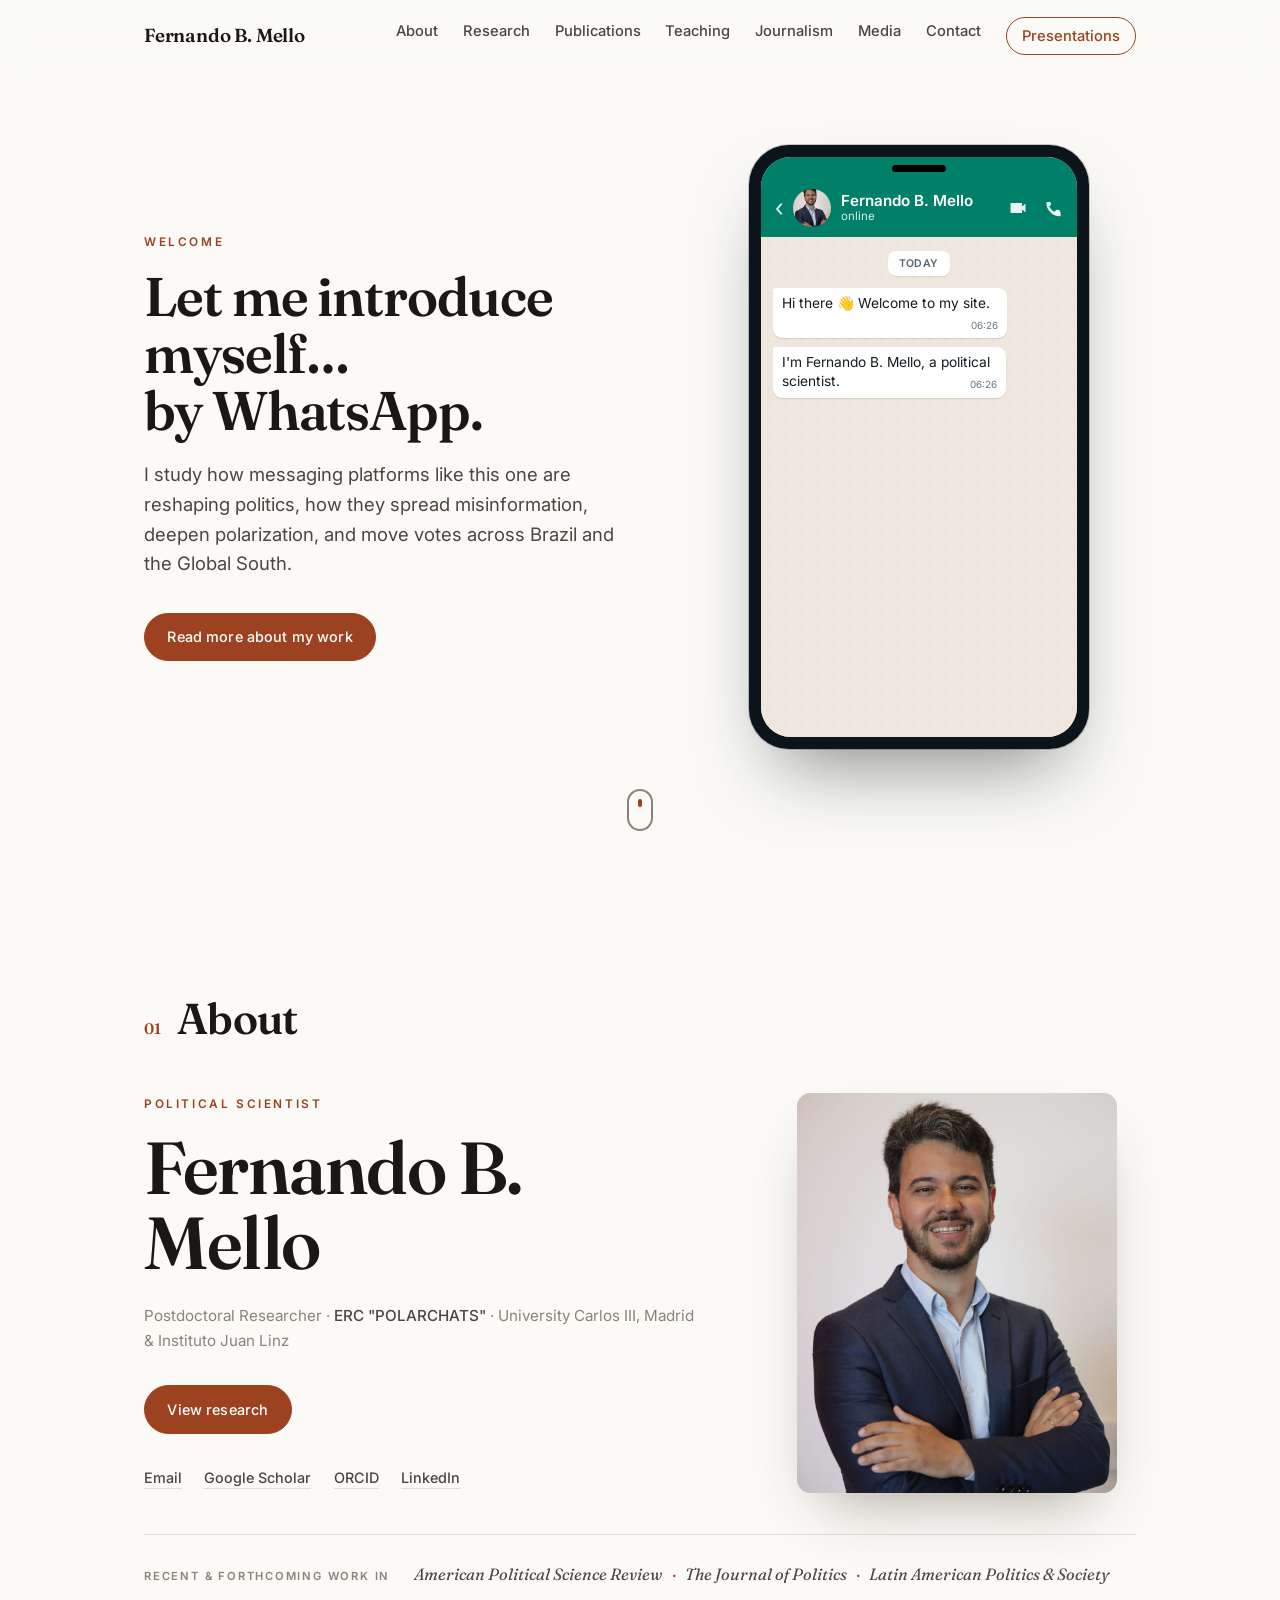
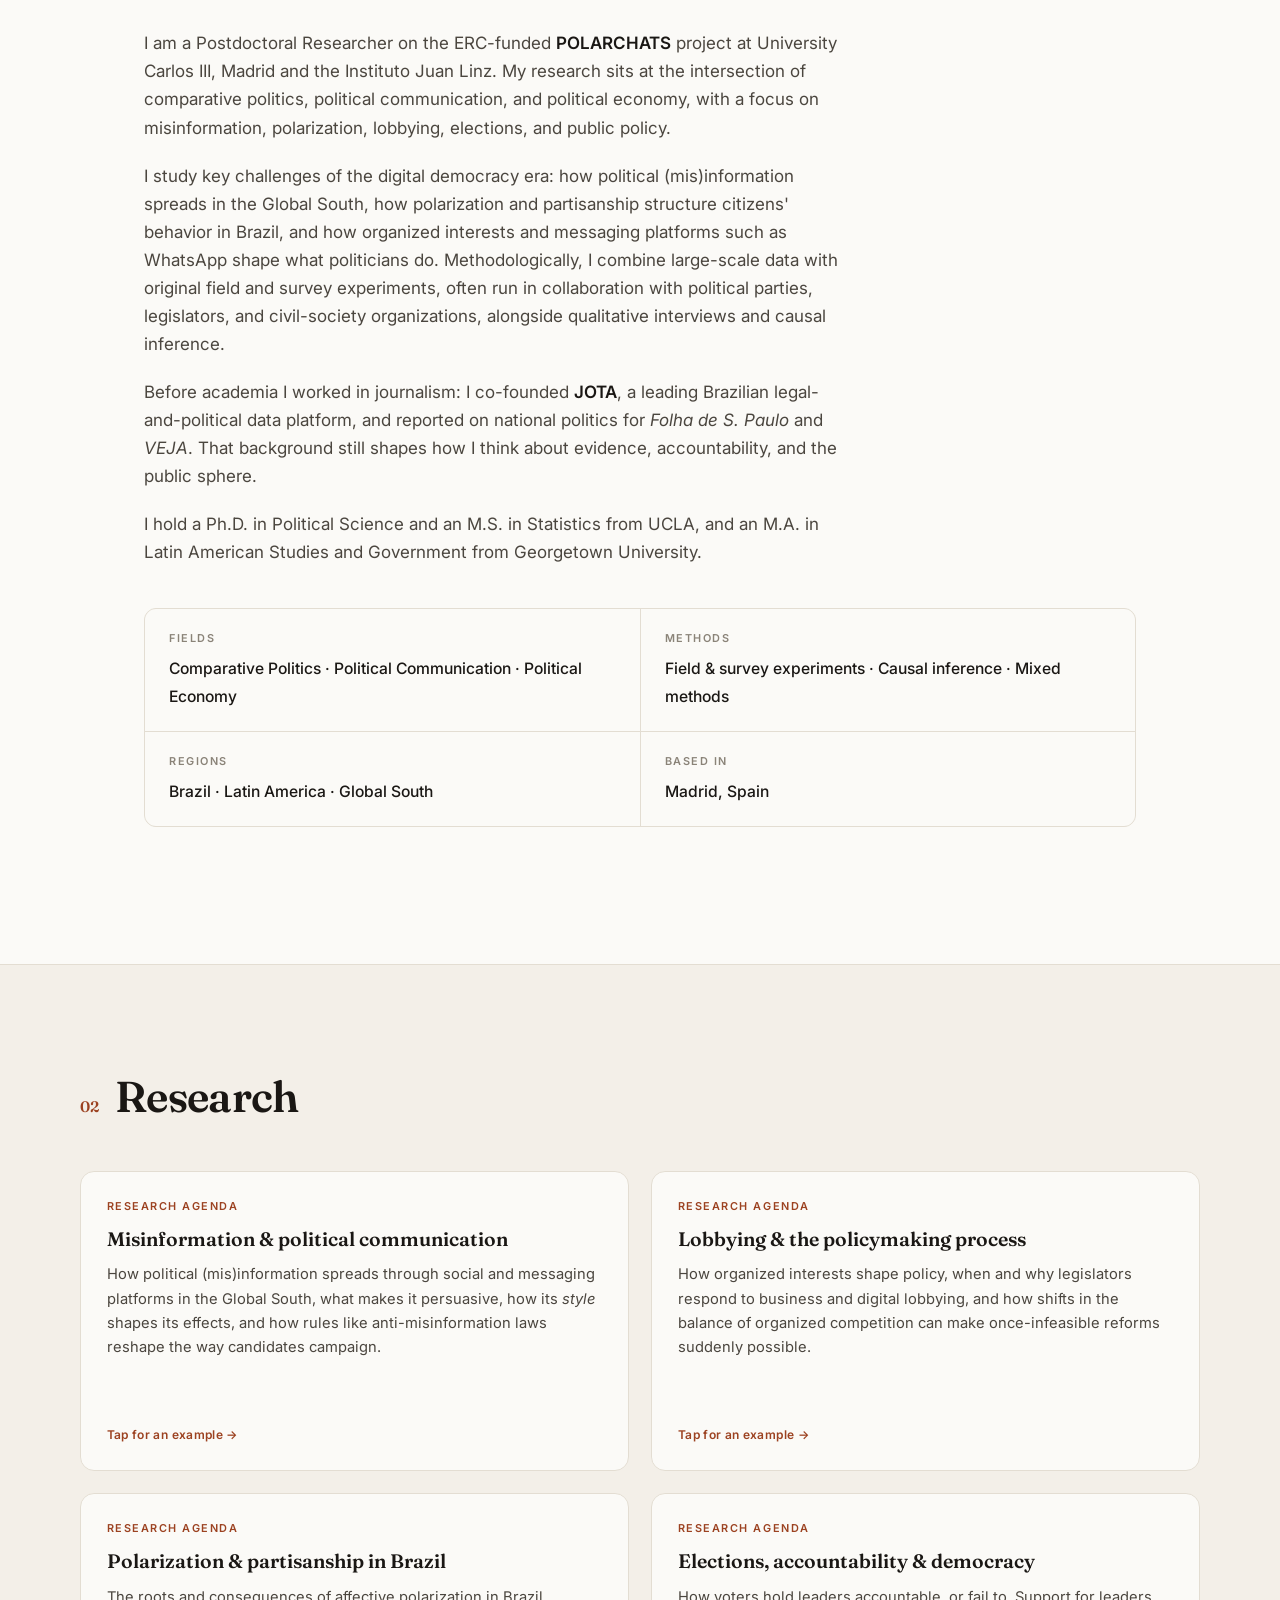
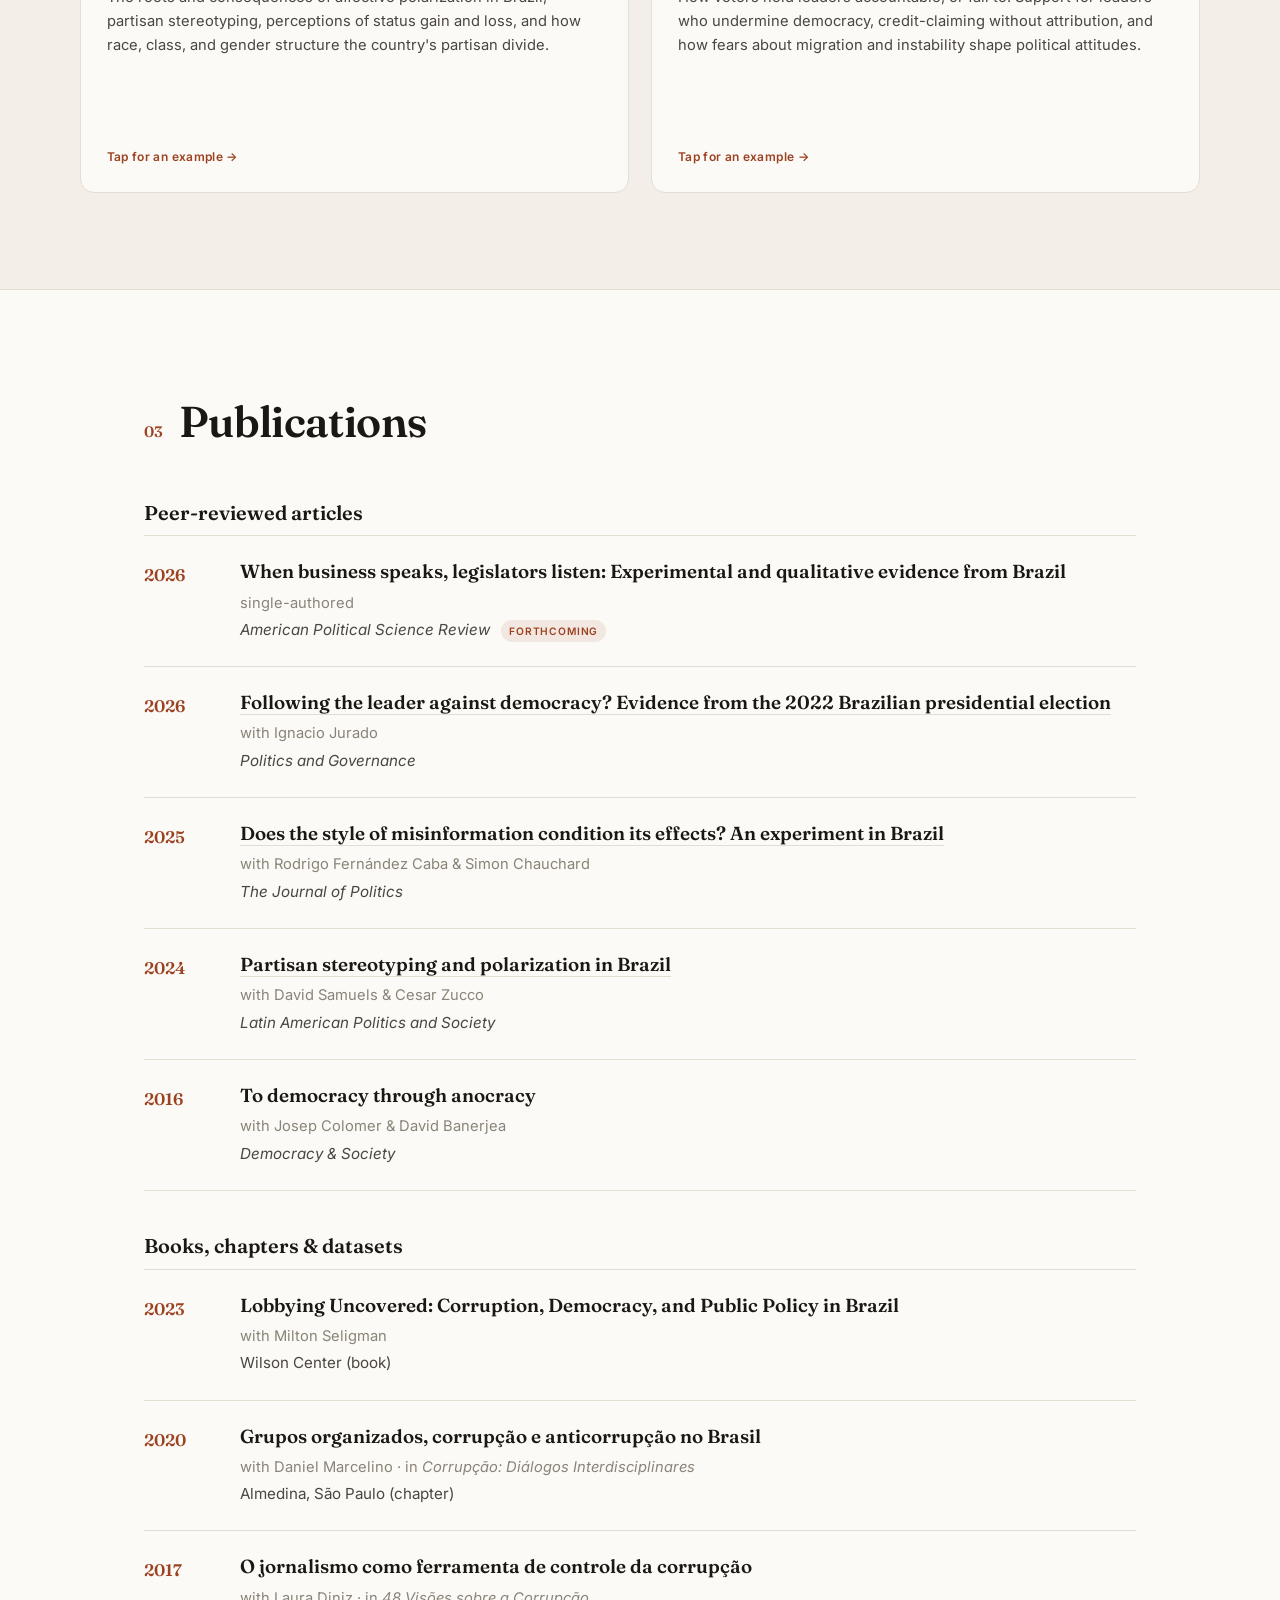
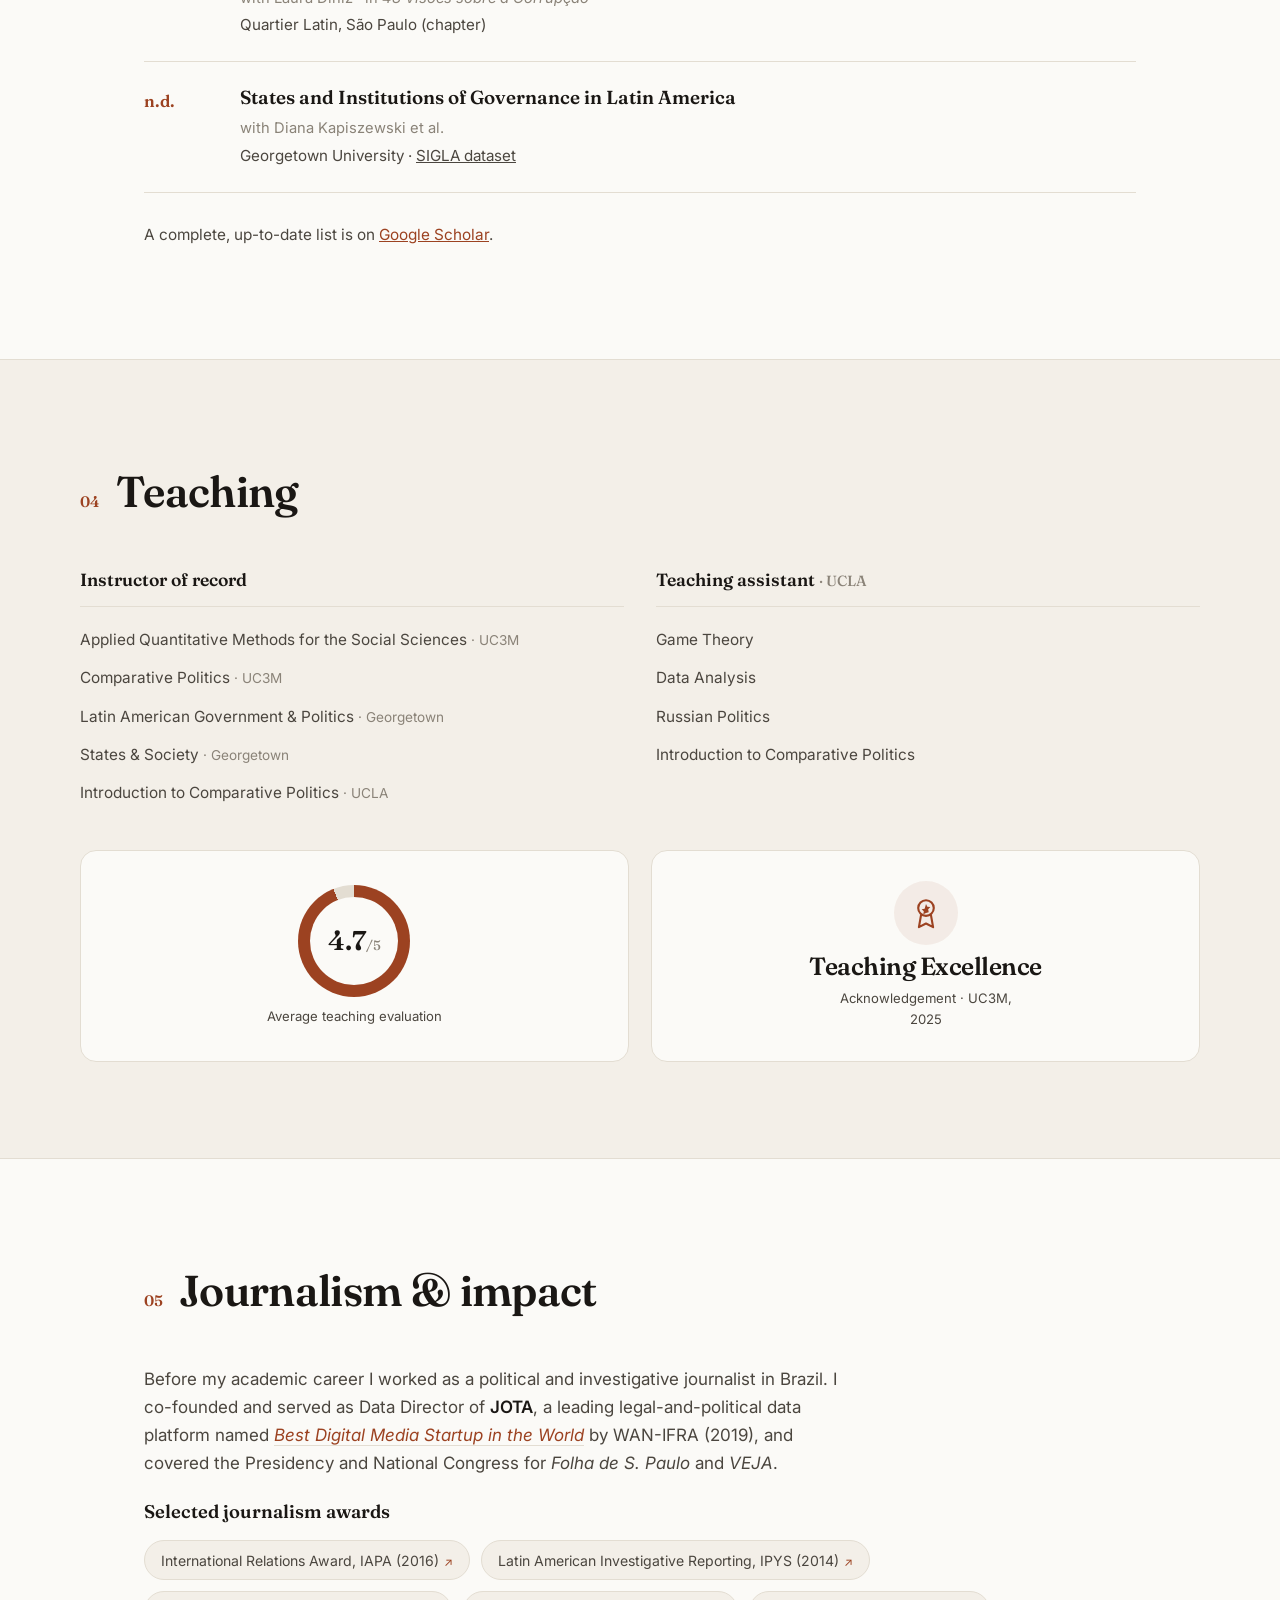
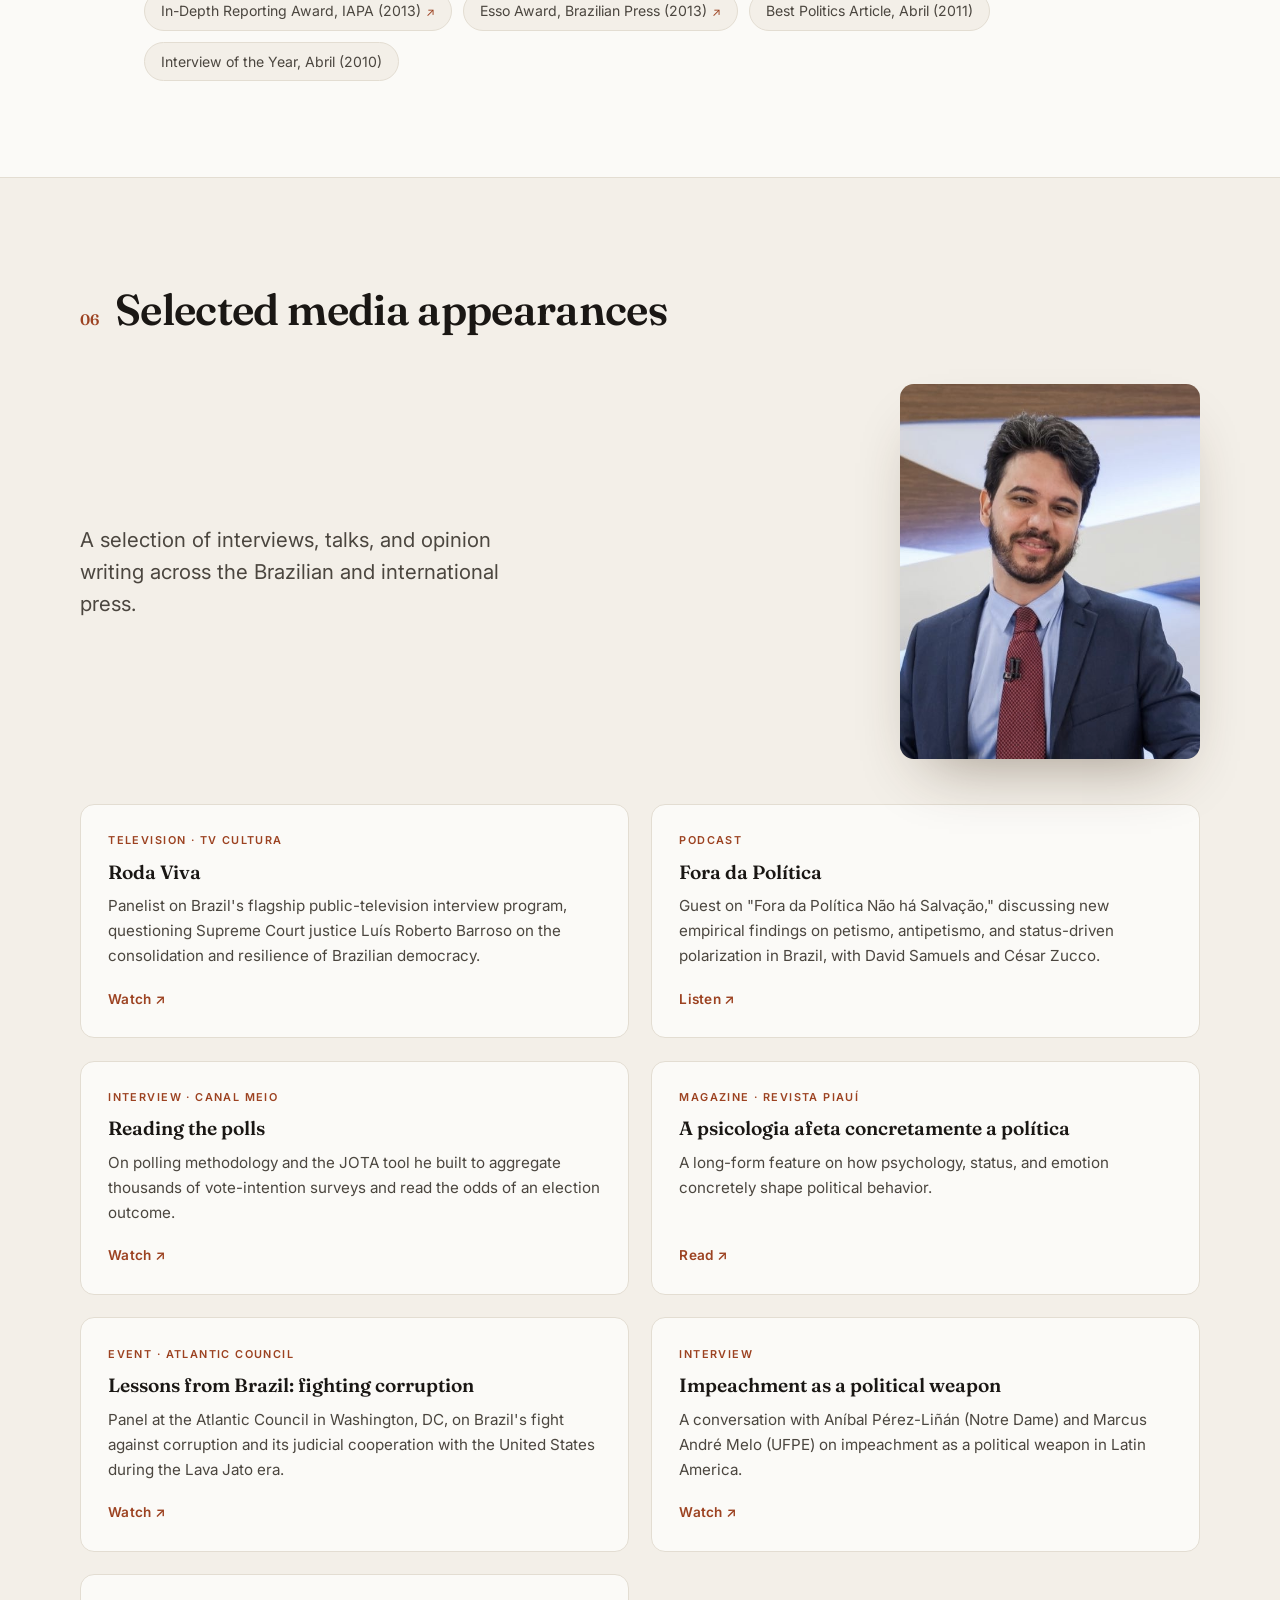
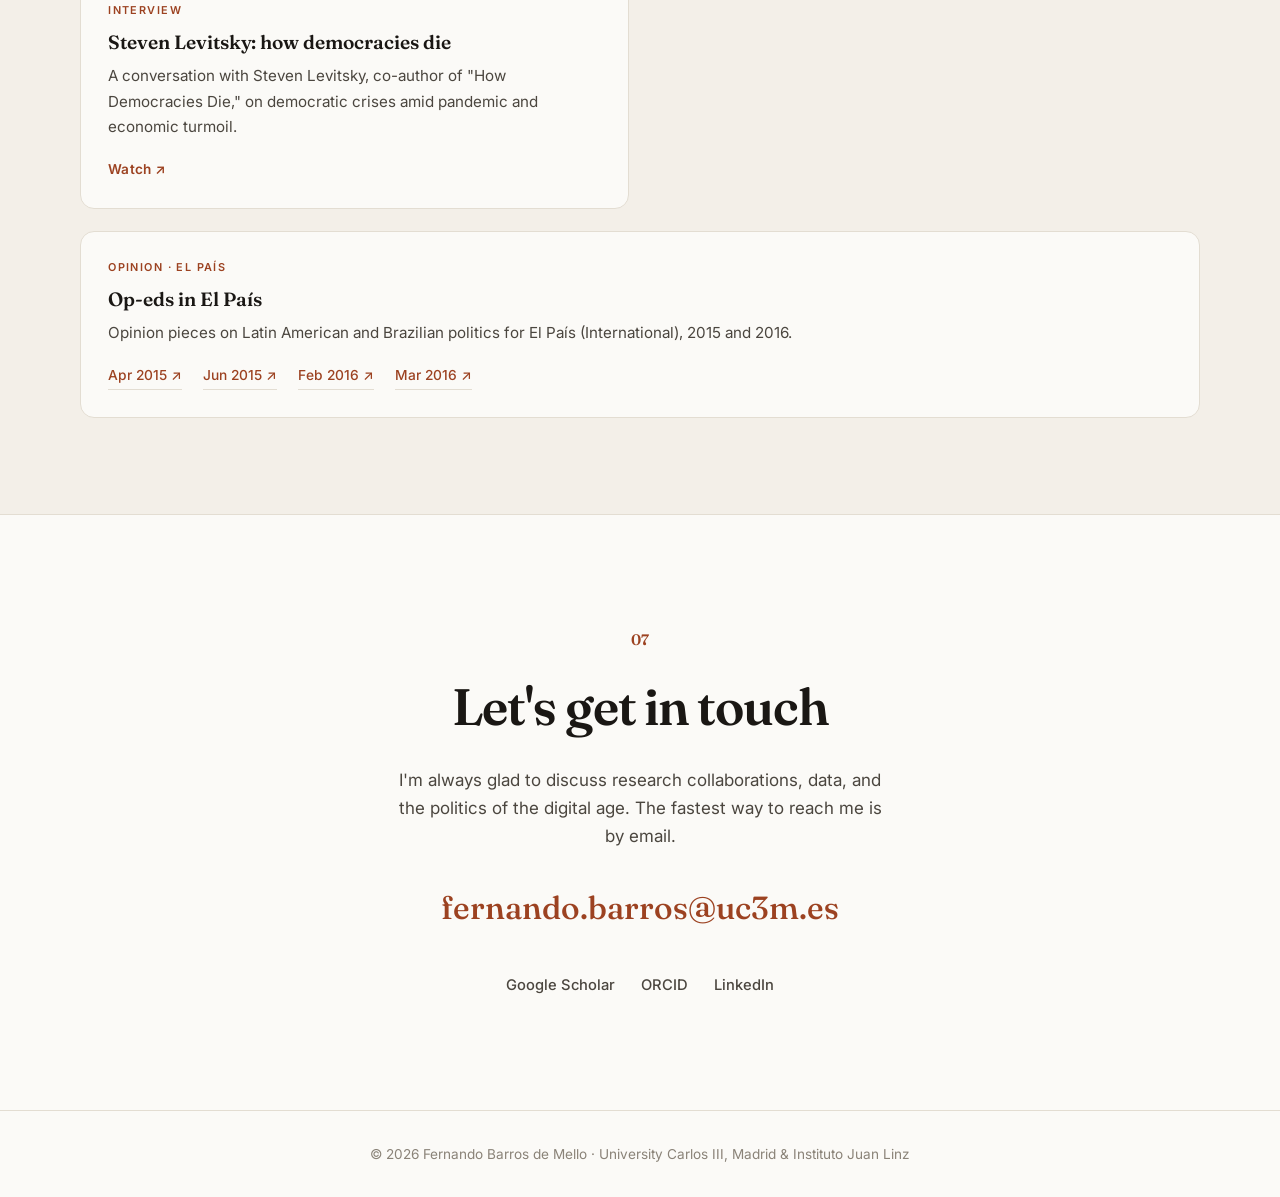
==== index.html @ 44f4aee9 "Media: use portrait as section image; add IAPA 2016; link JOTA award; drop Casa JOTA - Selected medi" ====
<!DOCTYPE html>
<html lang="en">
<head>
  <meta charset="UTF-8" />
  <meta name="viewport" content="width=device-width, initial-scale=1.0" />
  <title>Fernando B. Mello, Political Scientist</title>
  <meta name="description" content="Fernando Barros de Mello is a political scientist (UC3M & Instituto Juan Linz) studying misinformation, polarization, lobbying, and digital democracy in Brazil and the Global South. Published in the American Political Science Review, the Journal of Politics, and Latin American Politics & Society." />
  <meta name="author" content="Fernando Barros de Mello" />

  <!-- Open Graph -->
  <meta property="og:type" content="website" />
  <meta property="og:title" content="Fernando B. Mello, Political Scientist" />
  <meta property="og:description" content="Misinformation, polarization, lobbying, and digital democracy in Brazil and the Global South." />
  <meta property="og:url" content="https://www.fernandobmello.com/" />
  <meta property="og:image" content="https://www.fernandobmello.com/assets/portrait.jpg" />

  <link rel="preconnect" href="https://fonts.googleapis.com" />
  <link rel="preconnect" href="https://fonts.gstatic.com" crossorigin />
  <link href="https://fonts.googleapis.com/css2?family=Fraunces:opsz,wght@9..144,400;9..144,500;9..144,600;9..144,700&family=Inter:wght@400;500;600&display=swap" rel="stylesheet" />
  <link rel="stylesheet" href="styles.css" />
  <link rel="icon" href="data:image/svg+xml,<svg xmlns=%22http://www.w3.org/2000/svg%22 viewBox=%220 0 100 100%22><text y=%22.9em%22 font-size=%2290%22 font-family=%22Georgia,serif%22 fill=%22%239c4221%22>F</text></svg>" />
</head>
<body>
  <!-- Navigation -->
  <header class="nav" id="nav">
    <div class="nav__inner">
      <a href="#top" class="nav__brand">Fernando&nbsp;B.&nbsp;Mello</a>
      <button class="nav__toggle" aria-label="Toggle menu" aria-expanded="false">
        <span></span><span></span><span></span>
      </button>
      <nav class="nav__links" id="navLinks">
        <a href="#about">About</a>
        <a href="#research">Research</a>
        <a href="#publications">Publications</a>
        <a href="#teaching">Teaching</a>
        <a href="#journalism">Journalism</a>
        <a href="#media">Media</a>
        <a href="#contact">Contact</a>
        <a href="presentations.html" class="nav__btn">Presentations</a>
      </nav>
    </div>
  </header>

  <main id="top">
    <!-- WhatsApp welcome -->
    <section class="welcome" id="welcome">
      <div class="welcome__inner">
        <div class="welcome__intro reveal">
          <p class="welcome__eyebrow">Welcome</p>
          <h1 class="welcome__heading">Let me introduce myself…<br/>by WhatsApp.</h1>
          <p class="welcome__sub">
            I study how messaging platforms like this one are reshaping politics,
            how they spread misinformation, deepen polarization, and move votes
            across Brazil and the Global South.
          </p>
          <a class="btn btn--primary welcome__cta" href="#about">Read more about my work</a>
        </div>

        <div class="welcome__phone reveal">
          <div class="phone">
            <div class="phone__cam"></div>
            <div class="wa">
              <div class="wa__bar">
                <span class="wa__back" aria-hidden="true">&#8249;</span>
                <img class="wa__avatar" src="assets/portrait.jpg" alt="Fernando B. Mello" />
                <div class="wa__id">
                  <span class="wa__name">Fernando B. Mello</span>
                  <span class="wa__status" id="waStatus">online</span>
                </div>
                <span class="wa__icons" aria-hidden="true">
                  <svg viewBox="0 0 24 24" width="20" height="20"><path fill="currentColor" d="M17 10.5V7a1 1 0 0 0-1-1H4a1 1 0 0 0-1 1v10a1 1 0 0 0 1 1h12a1 1 0 0 0 1-1v-3.5l4 4v-11l-4 4z"/></svg>
                  <svg viewBox="0 0 24 24" width="19" height="19"><path fill="currentColor" d="M20 15.5c-1.2 0-2.4-.2-3.6-.6a1 1 0 0 0-1 .2l-2.2 2.2a15 15 0 0 1-6.6-6.6l2.2-2.2a1 1 0 0 0 .2-1C8.7 8.4 8.5 7.2 8.5 6a1 1 0 0 0-1-1H4a1 1 0 0 0-1 1c0 9.4 7.6 17 17 17a1 1 0 0 0 1-1v-3.5a1 1 0 0 0-1-1z"/></svg>
                </span>
              </div>
              <div class="wa__chat" id="waChat" aria-label="Introductory chat from Fernando B. Mello">
                <div class="wa__day">TODAY</div>
              </div>
            </div>
          </div>
        </div>
      </div>
      <a class="welcome__scroll" href="#about" aria-label="Scroll to content">
        <span></span>
      </a>
    </section>

    <!-- About -->
    <section class="section" id="about">
      <div class="section__head reveal">
        <span class="section__num">01</span>
        <h2 class="section__title">About</h2>
      </div>

      <div class="hero__inner about__intro reveal">
        <div class="hero__text">
          <p class="hero__eyebrow">Political Scientist</p>
          <p class="hero__name">Fernando B. Mello</p>
          <p class="hero__affil">
            Postdoctoral Researcher · <span>ERC "POLARCHATS"</span> ·
            University Carlos&nbsp;III, Madrid &amp; Instituto Juan&nbsp;Linz
          </p>
          <div class="hero__actions">
            <a class="btn btn--primary" href="#research">View research</a>
          </div>
          <ul class="hero__links">
            <li><a href="mailto:fernando.barros@uc3m.es">Email</a></li>
            <li><a href="https://scholar.google.es/citations?hl=es&user=qGOb4eYAAAAJ" target="_blank" rel="noopener">Google Scholar</a></li>
            <li><a href="https://orcid.org/0009-0004-3488-2520" target="_blank" rel="noopener">ORCID</a></li>
            <li><a href="https://www.linkedin.com/in/fernando-mello-a0944014" target="_blank" rel="noopener">LinkedIn</a></li>
          </ul>
        </div>
        <div class="hero__portrait">
          <div class="portrait">
            <img src="assets/portrait.jpg" alt="Portrait of Fernando B. Mello"
                 onerror="this.style.display='none';this.parentNode.classList.add('portrait--placeholder');" />
            <span class="portrait__mono">FM</span>
          </div>
        </div>
      </div>

      <div class="marquee about__venues reveal" aria-label="Selected venues">
        <span class="marquee__label">Recent &amp; forthcoming work in</span>
        <ul>
          <li>American Political Science Review</li>
          <li>The Journal of Politics</li>
          <li>Latin American Politics &amp; Society</li>
        </ul>
      </div>

      <div class="prose reveal">
        <p>
          I am a Postdoctoral Researcher on the ERC-funded <strong>POLARCHATS</strong>
          project at University Carlos&nbsp;III, Madrid and the Instituto Juan&nbsp;Linz.
          My research sits at the intersection of comparative politics, political
          communication, and political economy, with a focus on misinformation,
          polarization, lobbying, elections, and public policy.
        </p>
        <p>
          I study key challenges of the digital democracy era: how political
          (mis)information spreads in the Global South, how polarization and
          partisanship structure citizens' behavior in Brazil, and how organized
          interests and messaging platforms such as WhatsApp shape what politicians
          do. Methodologically, I combine large-scale data with original field and
          survey experiments, often run in collaboration with political parties,
          legislators, and civil-society organizations, alongside qualitative
          interviews and causal inference.
        </p>
        <p>
          Before academia I worked in journalism: I co-founded
          <strong>JOTA</strong>, a leading Brazilian legal-and-political data platform,
          and reported on national politics for <em>Folha de S.&nbsp;Paulo</em> and
          <em>VEJA</em>. That background still shapes how I think about evidence,
          accountability, and the public sphere.
        </p>
        <p>
          I hold a Ph.D. in Political Science and an M.S. in Statistics from UCLA,
          and an M.A. in Latin American Studies and Government from Georgetown University.
        </p>
      </div>

      <div class="facts reveal">
        <div class="fact">
          <span class="fact__k">Fields</span>
          <span class="fact__v">Comparative Politics · Political Communication · Political Economy</span>
        </div>
        <div class="fact">
          <span class="fact__k">Methods</span>
          <span class="fact__v">Field &amp; survey experiments · Causal inference · Mixed methods</span>
        </div>
        <div class="fact">
          <span class="fact__k">Regions</span>
          <span class="fact__v">Brazil · Latin America · Global South</span>
        </div>
        <div class="fact">
          <span class="fact__k">Based in</span>
          <span class="fact__v">Madrid, Spain</span>
        </div>
      </div>

    </section>

    <!-- Research -->
    <section class="section section--alt" id="research">
      <div class="section__head reveal">
        <span class="section__num">02</span>
        <h2 class="section__title">Research</h2>
      </div>

      <div class="cards">
        <article class="flip reveal" tabindex="0" role="button" aria-pressed="false" aria-label="Misinformation and political communication, tap to see a key paper">
          <div class="flip__inner">
            <div class="flip__face flip__front">
              <p class="card__tag">Research agenda</p>
              <h4 class="card__title">Misinformation &amp; political communication</h4>
              <p class="card__body">
                How political (mis)information spreads through social and messaging
                platforms in the Global South, what makes it persuasive, how its
                <em>style</em> shapes its effects, and how rules like
                anti-misinformation laws reshape the way candidates campaign.
              </p>
              <span class="flip__hint">Tap for an example&nbsp;→</span>
            </div>
            <div class="flip__face flip__back">
              <p class="card__tag">An example</p>
              <h4 class="flip__paper">Does the style of misinformation condition its effects? An experiment in Brazil</h4>
              <p class="flip__authors">with Rodrigo Fernández Caba &amp; Simon Chauchard</p>
              <p class="flip__venue"><em>The Journal of Politics</em> · 2025</p>
              <span class="flip__hint">←&nbsp;Back</span>
            </div>
          </div>
        </article>

        <article class="flip reveal" tabindex="0" role="button" aria-pressed="false" aria-label="Lobbying and the policymaking process, tap to see a key paper">
          <div class="flip__inner">
            <div class="flip__face flip__front">
              <p class="card__tag">Research agenda</p>
              <h4 class="card__title">Lobbying &amp; the policymaking process</h4>
              <p class="card__body">
                How organized interests shape policy, when and why legislators
                respond to business and digital lobbying, and how shifts in the
                balance of organized competition can make once-infeasible reforms
                suddenly possible.
              </p>
              <span class="flip__hint">Tap for an example&nbsp;→</span>
            </div>
            <div class="flip__face flip__back">
              <p class="card__tag">An example</p>
              <h4 class="flip__paper">When business speaks, legislators listen: Experimental and qualitative evidence from Brazil</h4>
              <p class="flip__authors">single-authored</p>
              <p class="flip__venue"><em>American Political Science Review</em> · 2026</p>
              <span class="flip__hint">←&nbsp;Back</span>
            </div>
          </div>
        </article>

        <article class="flip reveal" tabindex="0" role="button" aria-pressed="false" aria-label="Polarization and partisanship in Brazil, tap to see a key paper">
          <div class="flip__inner">
            <div class="flip__face flip__front">
              <p class="card__tag">Research agenda</p>
              <h4 class="card__title">Polarization &amp; partisanship in Brazil</h4>
              <p class="card__body">
                The roots and consequences of affective polarization in Brazil,
                partisan stereotyping, perceptions of status gain and loss, and how
                race, class, and gender structure the country's partisan divide.
              </p>
              <span class="flip__hint">Tap for an example&nbsp;→</span>
            </div>
            <div class="flip__face flip__back">
              <p class="card__tag">An example</p>
              <h4 class="flip__paper">Partisan stereotyping and polarization in Brazil</h4>
              <p class="flip__authors">with David Samuels &amp; Cesar Zucco</p>
              <p class="flip__venue"><em>Latin American Politics and Society</em> · 2024</p>
              <span class="flip__hint">←&nbsp;Back</span>
            </div>
          </div>
        </article>

        <article class="flip reveal" tabindex="0" role="button" aria-pressed="false" aria-label="Elections, accountability and democracy, tap to see a key paper">
          <div class="flip__inner">
            <div class="flip__face flip__front">
              <p class="card__tag">Research agenda</p>
              <h4 class="card__title">Elections, accountability &amp; democracy</h4>
              <p class="card__body">
                How voters hold leaders accountable, or fail to. Support for leaders
                who undermine democracy, credit-claiming without attribution, and how
                fears about migration and instability shape political attitudes.
              </p>
              <span class="flip__hint">Tap for an example&nbsp;→</span>
            </div>
            <div class="flip__face flip__back">
              <p class="card__tag">An example</p>
              <h4 class="flip__paper">Following the leader against democracy? Evidence from the 2022 Brazilian presidential election</h4>
              <p class="flip__authors">with Ignacio Jurado</p>
              <p class="flip__venue"><em>Politics and Governance</em> · 2026</p>
              <span class="flip__hint">←&nbsp;Back</span>
            </div>
          </div>
        </article>
      </div>
    </section>

    <!-- Publications -->
    <section class="section" id="publications">
      <div class="section__head reveal">
        <span class="section__num">03</span>
        <h2 class="section__title">Publications</h2>
      </div>

      <h3 class="pubs__cat reveal">Peer-reviewed articles</h3>
      <ol class="pubs">
        <li class="pub reveal">
          <span class="pub__year">2026</span>
          <div class="pub__meta">
            <h4 class="pub__title">When business speaks, legislators listen: Experimental and qualitative evidence from Brazil</h4>
            <p class="pub__authors">single-authored</p>
            <p class="pub__venue"><em>American Political Science Review</em> <span class="pub__flag">Forthcoming</span></p>
          </div>
        </li>
        <li class="pub reveal">
          <span class="pub__year">2026</span>
          <div class="pub__meta">
            <h4 class="pub__title"><a href="https://doi.org/10.17645/pag.11547" target="_blank" rel="noopener">Following the leader against democracy? Evidence from the 2022 Brazilian presidential election</a></h4>
            <p class="pub__authors">with Ignacio Jurado</p>
            <p class="pub__venue"><em>Politics and Governance</em></p>
          </div>
        </li>
        <li class="pub reveal">
          <span class="pub__year">2025</span>
          <div class="pub__meta">
            <h4 class="pub__title"><a href="https://doi.org/10.1086/739778" target="_blank" rel="noopener">Does the style of misinformation condition its effects? An experiment in Brazil</a></h4>
            <p class="pub__authors">with Rodrigo Fernández Caba &amp; Simon Chauchard</p>
            <p class="pub__venue"><em>The Journal of Politics</em></p>
          </div>
        </li>
        <li class="pub reveal">
          <span class="pub__year">2024</span>
          <div class="pub__meta">
            <h4 class="pub__title"><a href="https://doi.org/10.1017/lap.2023.38" target="_blank" rel="noopener">Partisan stereotyping and polarization in Brazil</a></h4>
            <p class="pub__authors">with David Samuels &amp; Cesar Zucco</p>
            <p class="pub__venue"><em>Latin American Politics and Society</em></p>
          </div>
        </li>
        <li class="pub reveal">
          <span class="pub__year">2016</span>
          <div class="pub__meta">
            <h4 class="pub__title">To democracy through anocracy</h4>
            <p class="pub__authors">with Josep Colomer &amp; David Banerjea</p>
            <p class="pub__venue"><em>Democracy &amp; Society</em></p>
          </div>
        </li>
      </ol>

      <h3 class="pubs__cat reveal">Books, chapters &amp; datasets</h3>
      <ol class="pubs">
        <li class="pub reveal">
          <span class="pub__year">2023</span>
          <div class="pub__meta">
            <h4 class="pub__title">Lobbying Uncovered: Corruption, Democracy, and Public Policy in Brazil</h4>
            <p class="pub__authors">with Milton Seligman</p>
            <p class="pub__venue">Wilson Center (book)</p>
          </div>
        </li>
        <li class="pub reveal">
          <span class="pub__year">2020</span>
          <div class="pub__meta">
            <h4 class="pub__title">Grupos organizados, corrupção e anticorrupção no Brasil</h4>
            <p class="pub__authors">with Daniel Marcelino · in <em>Corrupção: Diálogos Interdisciplinares</em></p>
            <p class="pub__venue">Almedina, São Paulo (chapter)</p>
          </div>
        </li>
        <li class="pub reveal">
          <span class="pub__year">2017</span>
          <div class="pub__meta">
            <h4 class="pub__title">O jornalismo como ferramenta de controle da corrupção</h4>
            <p class="pub__authors">with Laura Diniz · in <em>48 Visões sobre a Corrupção</em></p>
            <p class="pub__venue">Quartier Latin, São Paulo (chapter)</p>
          </div>
        </li>
        <li class="pub reveal">
          <span class="pub__year">n.d.</span>
          <div class="pub__meta">
            <h4 class="pub__title">States and Institutions of Governance in Latin America</h4>
            <p class="pub__authors">with Diana Kapiszewski et al.</p>
            <p class="pub__venue">Georgetown University · <a href="https://sigla.georgetown.domains/gateway/" target="_blank" rel="noopener">SIGLA dataset</a></p>
          </div>
        </li>
      </ol>

      <p class="pubs__more reveal">
        A complete, up-to-date list is on
        <a href="https://scholar.google.es/citations?hl=es&user=qGOb4eYAAAAJ" target="_blank" rel="noopener">Google&nbsp;Scholar</a>.
      </p>
    </section>

    <!-- Teaching -->
    <section class="section section--alt" id="teaching">
      <div class="section__head reveal">
        <span class="section__num">04</span>
        <h2 class="section__title">Teaching</h2>
      </div>
      <div class="teach reveal">
        <div class="teach__col">
          <h3>Instructor of record</h3>
          <ul>
            <li>Applied Quantitative Methods for the Social Sciences <em>· UC3M</em></li>
            <li>Comparative Politics <em>· UC3M</em></li>
            <li>Latin American Government &amp; Politics <em>· Georgetown</em></li>
            <li>States &amp; Society <em>· Georgetown</em></li>
            <li>Introduction to Comparative Politics <em>· UCLA</em></li>
          </ul>
        </div>
        <div class="teach__col">
          <h3>Teaching assistant <span>· UCLA</span></h3>
          <ul>
            <li>Game Theory</li>
            <li>Data Analysis</li>
            <li>Russian Politics</li>
            <li>Introduction to Comparative Politics</li>
          </ul>
        </div>
      </div>

      <div class="teach-stats reveal" aria-label="Teaching at a glance">
        <div class="tstat">
          <div class="tstat__ring">
            <span class="tstat__ringval">4.7<small>/5</small></span>
          </div>
          <span class="tstat__label">Average teaching evaluation</span>
        </div>
        <div class="tstat">
          <span class="tstat__badge" aria-hidden="true">
            <svg viewBox="0 0 24 24" width="34" height="34" fill="none" stroke="currentColor" stroke-width="1.5" stroke-linecap="round" stroke-linejoin="round">
              <circle cx="12" cy="8.5" r="5.5"/>
              <path d="M8.5 13.5 7 22l5-2.6L17 22l-1.5-8.5"/>
              <path d="m12 5.6.95 1.93 2.13.31-1.54 1.5.36 2.12L12 11.97l-1.9 1 .36-2.12-1.54-1.5 2.13-.31z" fill="currentColor" stroke="none"/>
            </svg>
          </span>
          <span class="tstat__num tstat__num--sm">Teaching Excellence</span>
          <span class="tstat__label">Acknowledgement · UC3M, 2025</span>
        </div>
      </div>
    </section>

    <!-- Journalism & impact -->
    <section class="section" id="journalism">
      <div class="section__head reveal">
        <span class="section__num">05</span>
        <h2 class="section__title">Journalism &amp; impact</h2>
      </div>
      <div class="prose reveal">
        <p>
          Before my academic career I worked as a political and
          investigative journalist in Brazil. I co-founded and served as Data Director
          of <strong>JOTA</strong>, a leading legal-and-political data platform named
          <a href="https://wan-ifra.org/2019/06/world-digital-media-awards-winners-announced-at-wnmc-19/" target="_blank" rel="noopener"><em>Best Digital Media Startup in the World</em></a> by WAN-IFRA (2019), and
          covered the Presidency and National Congress for
          <em>Folha de S.&nbsp;Paulo</em> and <em>VEJA</em>.
        </p>
      </div>
      <div class="awards reveal">
        <h3 class="awards__title">Selected journalism awards</h3>
        <ul>
          <li><a href="https://en.sipiapa.org/notas/1210503-iapa-2016-journalistic-excellence-awards" target="_blank" rel="noopener">International Relations Award, IAPA (2016) <span aria-hidden="true">↗</span></a></li>
          <li><a href="https://www.ciperchile.cl/2014/10/13/reportaje-sobre-los-negocios-los-kirchner-elegido-la-mejor-investigacion-latinoamericana-del-ano/" target="_blank" rel="noopener">Latin American Investigative Reporting, IPYS (2014) <span aria-hidden="true">↗</span></a></li>
          <li><a href="https://en.sipiapa.org/notas/1151262-the-iapa-announces-the-list-of-winners-of-its-2013-excellence-in-journalism-awards" target="_blank" rel="noopener">In-Depth Reporting Award, IAPA (2013) <span aria-hidden="true">↗</span></a></li>
          <li><a href="https://www1.folha.uol.com.br/fsp/poder/138944-folha-ganha-premio-esso-em-duas-categorias.shtml" target="_blank" rel="noopener">Esso Award, Brazilian Press (2013) <span aria-hidden="true">↗</span></a></li>
          <li>Best Politics Article, Abril (2011)</li>
          <li>Interview of the Year, Abril (2010)</li>
        </ul>
      </div>
    </section>

    <!-- Selected media -->
    <section class="section section--alt" id="media">
      <div class="section__head reveal">
        <span class="section__num">06</span>
        <h2 class="section__title">Selected media appearances</h2>
      </div>
      <div class="media-lead reveal">
        <p class="media-lead__intro">
          A selection of interviews, talks, and opinion writing across the
          Brazilian and international press.
        </p>
        <div class="portrait media-lead__portrait">
          <img src="assets/roda-viva.jpg" alt="Fernando B. Mello during a television interview" />
        </div>
      </div>

      <div class="media-grid">
        <article class="media reveal">
          <p class="media__tag">Television · TV Cultura</p>
          <h3 class="media__title">Roda Viva</h3>
          <p class="media__body">
            Panelist on Brazil's flagship public-television interview program,
            questioning Supreme Court justice Luís Roberto Barroso on the
            consolidation and resilience of Brazilian democracy.
          </p>
          <a class="media__link" href="https://www.youtube.com/watch?v=gWWY1ckG0FM" target="_blank" rel="noopener">Watch <span aria-hidden="true">↗</span></a>
        </article>

        <article class="media reveal">
          <p class="media__tag">Podcast</p>
          <h3 class="media__title">Fora da Política</h3>
          <p class="media__body">
            Guest on "Fora da Política Não há Salvação," discussing new empirical
            findings on petismo, antipetismo, and status-driven polarization in
            Brazil, with David Samuels and César Zucco.
          </p>
          <a class="media__link" href="https://www.youtube.com/watch?v=44_YmH99YLY" target="_blank" rel="noopener">Listen <span aria-hidden="true">↗</span></a>
        </article>

        <article class="media reveal">
          <p class="media__tag">Interview · Canal Meio</p>
          <h3 class="media__title">Reading the polls</h3>
          <p class="media__body">
            On polling methodology and the JOTA tool he built to aggregate thousands
            of vote-intention surveys and read the odds of an election outcome.
          </p>
          <a class="media__link" href="https://www.youtube.com/watch?v=97DLs1eQaDw" target="_blank" rel="noopener">Watch <span aria-hidden="true">↗</span></a>
        </article>

        <article class="media reveal">
          <p class="media__tag">Magazine · revista piauí</p>
          <h3 class="media__title">A psicologia afeta concretamente a política</h3>
          <p class="media__body">
            A long-form feature on how psychology, status, and emotion concretely
            shape political behavior.
          </p>
          <a class="media__link" href="https://piaui.uol.com.br/revista/209/a-psicologia-afeta-concretamente-a-politica/" target="_blank" rel="noopener">Read <span aria-hidden="true">↗</span></a>
        </article>

        <article class="media reveal">
          <p class="media__tag">Event · Atlantic Council</p>
          <h3 class="media__title">Lessons from Brazil: fighting corruption</h3>
          <p class="media__body">
            Panel at the Atlantic Council in Washington, DC, on Brazil's fight
            against corruption and its judicial cooperation with the United States
            during the Lava Jato era.
          </p>
          <a class="media__link" href="https://www.youtube.com/watch?v=rR5Yiz84b5c" target="_blank" rel="noopener">Watch <span aria-hidden="true">↗</span></a>
        </article>

        <article class="media reveal">
          <p class="media__tag">Interview</p>
          <h3 class="media__title">Impeachment as a political weapon</h3>
          <p class="media__body">
            A conversation with Aníbal Pérez-Liñán (Notre Dame) and Marcus André
            Melo (UFPE) on impeachment as a political weapon in Latin America.
          </p>
          <a class="media__link" href="https://www.youtube.com/watch?v=U0tSNqxi67o" target="_blank" rel="noopener">Watch <span aria-hidden="true">↗</span></a>
        </article>

        <article class="media reveal">
          <p class="media__tag">Interview</p>
          <h3 class="media__title">Steven Levitsky: how democracies die</h3>
          <p class="media__body">
            A conversation with Steven Levitsky, co-author of "How Democracies
            Die," on democratic crises amid pandemic and economic turmoil.
          </p>
          <a class="media__link" href="https://www.youtube.com/watch?v=vo_6hY8JVLM" target="_blank" rel="noopener">Watch <span aria-hidden="true">↗</span></a>
        </article>

        <article class="media media--wide reveal">
          <p class="media__tag">Opinion · El País</p>
          <h3 class="media__title">Op-eds in El País</h3>
          <p class="media__body">
            Opinion pieces on Latin American and Brazilian politics for El País
            (International), 2015 and 2016.
          </p>
          <div class="media__links">
            <a href="https://elpais.com/internacional/2015/04/13/actualidad/1428944389_285811.html" target="_blank" rel="noopener">Apr 2015 ↗</a>
            <a href="https://elpais.com/internacional/2015/06/11/actualidad/1433985777_109531.html" target="_blank" rel="noopener">Jun 2015 ↗</a>
            <a href="https://elpais.com/internacional/2016/02/15/america/1455573220_319988.html" target="_blank" rel="noopener">Feb 2016 ↗</a>
            <a href="https://elpais.com/internacional/2016/03/08/america/1457405868_261974.html" target="_blank" rel="noopener">Mar 2016 ↗</a>
          </div>
        </article>
      </div>
    </section>

    <!-- Contact -->
    <section class="section section--contact" id="contact">
      <div class="contact reveal">
        <span class="section__num">07</span>
        <h2 class="contact__title">Let's get in touch</h2>
        <p class="contact__body">
          I'm always glad to discuss research collaborations, data, and the politics
          of the digital age. The fastest way to reach me is by email.
        </p>
        <a class="contact__email" href="mailto:fernando.barros@uc3m.es">fernando.barros@uc3m.es</a>
        <ul class="contact__links">
          <li><a href="https://scholar.google.es/citations?hl=es&user=qGOb4eYAAAAJ" target="_blank" rel="noopener">Google Scholar</a></li>
          <li><a href="https://orcid.org/0009-0004-3488-2520" target="_blank" rel="noopener">ORCID</a></li>
          <li><a href="https://www.linkedin.com/in/fernando-mello-a0944014" target="_blank" rel="noopener">LinkedIn</a></li>
        </ul>
      </div>
    </section>
  </main>

  <footer class="footer">
    <p>© <span id="year"></span> Fernando Barros de Mello · University Carlos III, Madrid &amp; Instituto Juan Linz</p>
  </footer>

  <script src="script.js"></script>
</body>
</html>
---- styles.css ----
/* ===========================================================
   Fernando B. Mello — personal site
   =========================================================== */

:root {
  --bg:        #fbfaf7;
  --bg-alt:    #f3efe8;
  --ink:       #1a1714;
  --ink-soft:  #4b463f;
  --muted:     #8a8378;
  --line:      #e3ddd2;
  --accent:    #9c4221;   /* clay / oxblood */
  --accent-2:  #b5552f;
  --max:       1120px;
  --pad:       clamp(1.25rem, 5vw, 4rem);
  --serif: "Fraunces", Georgia, "Times New Roman", serif;
  --sans:  "Inter", -apple-system, BlinkMacSystemFont, "Segoe UI", sans-serif;
}

* { box-sizing: border-box; }

html { scroll-behavior: smooth; }

body {
  margin: 0;
  background: var(--bg);
  color: var(--ink);
  font-family: var(--sans);
  font-size: 17px;
  line-height: 1.65;
  -webkit-font-smoothing: antialiased;
  text-rendering: optimizeLegibility;
}

a { color: inherit; }

img { max-width: 100%; display: block; }

/* ---------- Navigation ---------- */
.nav {
  position: sticky;
  top: 0;
  z-index: 50;
  background: rgba(251, 250, 247, 0.82);
  backdrop-filter: saturate(180%) blur(12px);
  border-bottom: 1px solid transparent;
  transition: border-color .3s ease, background .3s ease;
}
.nav.is-scrolled { border-bottom-color: var(--line); }
.nav__inner {
  max-width: var(--max);
  margin: 0 auto;
  padding: 1.05rem var(--pad);
  display: flex;
  align-items: center;
  justify-content: space-between;
}
.nav__brand {
  font-family: var(--serif);
  font-weight: 600;
  font-size: 1.18rem;
  letter-spacing: -0.01em;
  text-decoration: none;
}
.nav__links { display: flex; gap: 1.55rem; }
.nav__links a {
  text-decoration: none;
  font-size: 0.92rem;
  font-weight: 500;
  color: var(--ink-soft);
  position: relative;
  padding: 2px 0;
  transition: color .2s ease;
}
.nav__links a::after {
  content: "";
  position: absolute;
  left: 0; bottom: -2px;
  width: 0; height: 1.5px;
  background: var(--accent);
  transition: width .25s ease;
}
.nav__links a:hover { color: var(--accent); }
.nav__links a:hover::after { width: 100%; }

/* nav button (Presentations) */
.nav__links a.nav__btn {
  border: 1px solid var(--accent);
  color: var(--accent);
  border-radius: 999px;
  padding: 0.38rem 0.95rem;
}
.nav__links a.nav__btn::after { display: none; }
.nav__links a.nav__btn:hover { background: var(--accent); color: #fff; }

/* back link (separate pages) */
.nav__back {
  text-decoration: none;
  font-size: 0.92rem;
  font-weight: 500;
  color: var(--ink-soft);
  transition: color .2s ease;
}
.nav__back:hover { color: var(--accent); }

.nav__toggle {
  display: none;
  flex-direction: column;
  gap: 5px;
  background: none;
  border: 0;
  cursor: pointer;
  padding: 6px;
}
.nav__toggle span {
  width: 24px; height: 2px;
  background: var(--ink);
  transition: transform .3s ease, opacity .3s ease;
}
.nav__toggle[aria-expanded="true"] span:nth-child(1){ transform: translateY(7px) rotate(45deg); }
.nav__toggle[aria-expanded="true"] span:nth-child(2){ opacity: 0; }
.nav__toggle[aria-expanded="true"] span:nth-child(3){ transform: translateY(-7px) rotate(-45deg); }

/* ---------- WhatsApp welcome ---------- */
.welcome {
  position: relative;
  max-width: var(--max);
  margin: 0 auto;
  padding: clamp(2.5rem, 6vw, 4.5rem) var(--pad) clamp(2.5rem, 5vw, 3.5rem);
}
.welcome__inner {
  display: grid;
  grid-template-columns: 1.05fr 0.95fr;
  gap: clamp(2rem, 6vw, 5rem);
  align-items: center;
}
.welcome__eyebrow {
  text-transform: uppercase;
  letter-spacing: 0.22em;
  font-size: 0.74rem;
  font-weight: 600;
  color: var(--accent);
  margin: 0 0 1rem;
}
.welcome__heading {
  font-family: var(--serif);
  font-weight: 600;
  font-size: clamp(2.1rem, 5vw, 3.4rem);
  line-height: 1.05;
  letter-spacing: -0.02em;
  margin: 0 0 1.3rem;
}
.welcome__sub {
  font-size: clamp(1rem, 1.7vw, 1.16rem);
  line-height: 1.6;
  color: var(--ink-soft);
  margin: 0 0 1.9rem;
  max-width: 44ch;
}
.welcome__cta { margin-top: 0.2rem; }

.welcome__phone { display: flex; justify-content: center; }

/* scroll cue */
.welcome__scroll {
  display: block;
  width: 26px; height: 42px;
  margin: clamp(1.5rem, 4vw, 2.5rem) auto 0;
  border: 2px solid var(--muted);
  border-radius: 14px;
  position: relative;
}
.welcome__scroll span {
  position: absolute;
  top: 8px; left: 50%;
  width: 4px; height: 8px;
  margin-left: -2px;
  background: var(--accent);
  border-radius: 2px;
  animation: scrollcue 1.6s ease-in-out infinite;
}
@keyframes scrollcue {
  0% { opacity: 0; transform: translateY(0); }
  40% { opacity: 1; }
  80% { opacity: 0; transform: translateY(12px); }
  100% { opacity: 0; }
}

/* phone frame */
.phone {
  position: relative;
  width: min(340px, 86vw);
  background: #0b141a;
  border-radius: 40px;
  padding: 12px;
  box-shadow: 0 40px 80px -30px rgba(20,30,25,.55), 0 0 0 1px rgba(0,0,0,.2);
}
.phone__cam {
  position: absolute;
  top: 20px; left: 50%;
  transform: translateX(-50%);
  width: 54px; height: 7px;
  background: #000;
  border-radius: 99px;
  z-index: 5;
}

/* whatsapp app */
.wa {
  height: clamp(500px, 68vh, 580px);
  border-radius: 30px;
  overflow: hidden;
  display: flex;
  flex-direction: column;
  background: #efe7de;
}
.wa__bar {
  display: flex;
  align-items: center;
  gap: 10px;
  background: #008069;
  color: #fff;
  padding: 32px 14px 10px;
}
.wa__back { font-size: 1.5rem; line-height: 1; opacity: .9; }
.wa__avatar { width: 38px; height: 38px; border-radius: 50%; object-fit: cover; flex: none; }
.wa__id { display: flex; flex-direction: column; line-height: 1.2; margin-right: auto; }
.wa__name { font-weight: 600; font-size: 0.95rem; font-family: var(--sans); }
.wa__status { font-size: 0.72rem; opacity: .85; min-height: 0.9em; }
.wa__icons { display: flex; gap: 16px; opacity: .92; }

.wa__chat {
  flex: 1;
  overflow-y: auto;
  padding: 14px 12px 18px;
  display: flex;
  flex-direction: column;
  gap: 8px;
  background-color: #efe7de;
  background-image: radial-gradient(rgba(0,0,0,.035) 1px, transparent 1px);
  background-size: 16px 16px;
  scrollbar-width: thin;
}
.wa__day {
  align-self: center;
  background: #ffffff;
  color: #54656f;
  font-size: 0.66rem;
  font-weight: 600;
  letter-spacing: .04em;
  padding: 4px 11px;
  border-radius: 8px;
  box-shadow: 0 1px 1px rgba(0,0,0,.08);
  margin-bottom: 4px;
}
.wa__msg {
  position: relative;
  max-width: 80%;
  padding: 6px 9px 7px;
  font-size: 0.86rem;
  line-height: 1.4;
  color: #111b21;
  border-radius: 9px;
  box-shadow: 0 1px 1px rgba(0,0,0,.12);
  animation: wapop .3s cubic-bezier(.2,.8,.2,1) both;
  word-wrap: break-word;
}
.wa__msg .wa__t {
  display: inline-block;
  float: right;
  font-size: 0.62rem;
  color: #667781;
  margin: 6px 0 -2px 8px;
}
.wa__msg--in {
  align-self: flex-start;
  background: #ffffff;
  border-top-left-radius: 2px;
}
.wa__msg--out {
  align-self: flex-end;
  background: #d9fdd3;
  border-top-right-radius: 2px;
}
.wa__msg--out .wa__check { color: #53bdeb; font-size: 0.7rem; margin-left: 2px; }
@keyframes wapop {
  from { opacity: 0; transform: translateY(8px) scale(.96); }
  to   { opacity: 1; transform: none; }
}

/* typing indicator */
.wa__typing {
  align-self: flex-start;
  background: #fff;
  border-radius: 9px;
  border-top-left-radius: 2px;
  padding: 10px 12px;
  box-shadow: 0 1px 1px rgba(0,0,0,.12);
  display: inline-flex;
  gap: 4px;
}
.wa__typing span {
  width: 7px; height: 7px;
  border-radius: 50%;
  background: #9aa0a6;
  animation: watype 1.2s infinite ease-in-out;
}
.wa__typing span:nth-child(2) { animation-delay: .2s; }
.wa__typing span:nth-child(3) { animation-delay: .4s; }
@keyframes watype {
  0%, 60%, 100% { transform: translateY(0); opacity: .5; }
  30% { transform: translateY(-4px); opacity: 1; }
}

/* ---------- Hero ---------- */
.hero {
  max-width: var(--max);
  margin: 0 auto;
  padding: clamp(3rem, 8vw, 6.5rem) var(--pad) clamp(3rem, 7vw, 5.5rem);
}
.hero__inner {
  display: grid;
  grid-template-columns: 1.4fr 0.9fr;
  gap: clamp(2rem, 6vw, 5rem);
  align-items: center;
}
.hero__eyebrow {
  text-transform: uppercase;
  letter-spacing: 0.22em;
  font-size: 0.74rem;
  font-weight: 600;
  color: var(--accent);
  margin: 0 0 1rem;
}
.hero__name {
  font-family: var(--serif);
  font-weight: 600;
  font-size: clamp(2.6rem, 6.5vw, 4.6rem);
  line-height: 1.02;
  letter-spacing: -0.02em;
  margin: 0 0 1.4rem;
}
.hero__lede {
  font-size: clamp(1.05rem, 2vw, 1.28rem);
  line-height: 1.55;
  color: var(--ink-soft);
  margin: 0 0 1.4rem;
  max-width: 38ch;
}
.hero__affil {
  font-size: 0.95rem;
  color: var(--muted);
  margin: 0 0 2rem;
}
.hero__affil span { color: var(--ink-soft); font-weight: 500; }

.hero__actions { display: flex; flex-wrap: wrap; gap: 0.85rem; margin-bottom: 1.8rem; }

.btn {
  display: inline-block;
  padding: 0.72rem 1.4rem;
  border: 1px solid var(--ink);
  border-radius: 999px;
  text-decoration: none;
  font-size: 0.9rem;
  font-weight: 500;
  letter-spacing: 0.01em;
  transition: all .22s ease;
  background: transparent;
}
.btn:hover { background: var(--ink); color: var(--bg); transform: translateY(-2px); }
.btn--primary { background: var(--accent); border-color: var(--accent); color: #fff; }
.btn--primary:hover { background: var(--accent-2); border-color: var(--accent-2); color: #fff; }
.btn--small { padding: 0.55rem 1.05rem; font-size: 0.84rem; }

.hero__links {
  list-style: none;
  display: flex;
  flex-wrap: wrap;
  gap: 1.4rem;
  padding: 0; margin: 0;
}
.hero__links a {
  text-decoration: none;
  font-size: 0.9rem;
  font-weight: 500;
  color: var(--ink-soft);
  border-bottom: 1px solid var(--line);
  padding-bottom: 2px;
  transition: color .2s, border-color .2s;
}
.hero__links a:hover { color: var(--accent); border-color: var(--accent); }

/* portrait */
.hero__portrait { display: flex; justify-content: center; }
.portrait {
  position: relative;
  width: min(320px, 78vw);
  aspect-ratio: 4 / 5;
  border-radius: 14px;
  overflow: hidden;
  background: linear-gradient(160deg, #e9e2d6, #cdbfa9);
  box-shadow: 0 30px 60px -28px rgba(60, 40, 20, 0.45);
}
.portrait img { width: 100%; height: 100%; object-fit: cover; }
.portrait__mono {
  position: absolute;
  inset: 0;
  display: none;
  align-items: center;
  justify-content: center;
  font-family: var(--serif);
  font-weight: 600;
  font-size: 5rem;
  color: var(--accent);
  background: linear-gradient(160deg, #efe8da, #ddd0ba);
}
.portrait--placeholder .portrait__mono { display: flex; }

/* ---------- Marquee venues ---------- */
.marquee {
  max-width: var(--max);
  margin: 0 auto;
  padding: 0 var(--pad) clamp(1rem, 3vw, 2rem);
  display: flex;
  flex-wrap: wrap;
  align-items: baseline;
  gap: 0.6rem 1.5rem;
}
.marquee__label {
  text-transform: uppercase;
  letter-spacing: 0.16em;
  font-size: 0.7rem;
  font-weight: 600;
  color: var(--muted);
}
.marquee ul {
  list-style: none;
  display: flex;
  flex-wrap: wrap;
  gap: 0.5rem 1.4rem;
  padding: 0; margin: 0;
}
.marquee li {
  font-family: var(--serif);
  font-style: italic;
  font-size: 1.02rem;
  color: var(--ink-soft);
  position: relative;
}
.marquee li:not(:last-child)::after {
  content: "·";
  position: absolute;
  right: -0.85rem;
  color: var(--accent);
  font-style: normal;
}

/* identity + venues merged into About */
.about__intro { margin-bottom: 2.6rem; }
#about .marquee.about__venues {
  max-width: none;
  margin: 0 0 2.6rem;
  padding: 1.6rem 0 0;
  border-top: 1px solid var(--line);
}

/* ---------- Sections ---------- */
.section {
  max-width: var(--max);
  margin: 0 auto;
  padding: clamp(3.5rem, 8vw, 6rem) var(--pad);
}
.section--alt {
  max-width: none;
  background: var(--bg-alt);
  border-top: 1px solid var(--line);
  border-bottom: 1px solid var(--line);
}
.section--alt > * { max-width: var(--max); margin-left: auto; margin-right: auto; }

.section__head {
  display: flex;
  align-items: baseline;
  gap: 1rem;
  margin-bottom: 2.4rem;
}
.section__num {
  font-family: var(--serif);
  font-size: 0.95rem;
  color: var(--accent);
  font-weight: 600;
}
.section__title {
  font-family: var(--serif);
  font-weight: 600;
  font-size: clamp(1.8rem, 4vw, 2.7rem);
  letter-spacing: -0.015em;
  margin: 0;
}

/* ---------- About ---------- */
.prose { max-width: 64ch; }
.prose p { margin: 0 0 1.25rem; color: var(--ink-soft); }
.prose strong { color: var(--ink); font-weight: 600; }
.prose a { color: var(--accent); text-decoration: none; border-bottom: 1px solid var(--line); transition: border-color .2s ease; }
.prose a:hover { border-color: var(--accent); }

.facts {
  display: grid;
  grid-template-columns: repeat(2, 1fr);
  gap: 1px;
  background: var(--line);
  border: 1px solid var(--line);
  border-radius: 12px;
  overflow: hidden;
  margin: 2.6rem 0;
}
.fact { background: var(--bg); padding: 1.3rem 1.5rem; }
.fact__k {
  display: block;
  text-transform: uppercase;
  letter-spacing: 0.14em;
  font-size: 0.68rem;
  font-weight: 600;
  color: var(--muted);
  margin-bottom: 0.4rem;
}
.fact__v { font-size: 0.98rem; color: var(--ink); font-weight: 500; }

/* education */
.edu { margin-top: 2.6rem; }
.edu__title {
  font-family: var(--serif);
  font-size: 1.15rem;
  font-weight: 600;
  margin: 0 0 1rem;
}
.edu__list { list-style: none; padding: 0; margin: 0; }
.edu__list li {
  padding: 0.9rem 0;
  border-top: 1px solid var(--line);
}
.edu__list li:last-child { border-bottom: 1px solid var(--line); }
.edu__deg { display: block; font-weight: 600; color: var(--ink); }
.edu__school { display: block; color: var(--ink-soft); font-size: 0.95rem; }

.awards__title {
  font-family: var(--serif);
  font-size: 1.15rem;
  font-weight: 600;
  margin: 0 0 0.8rem;
}
.awards ul {
  list-style: none;
  padding: 0; margin: 0;
  display: flex;
  flex-wrap: wrap;
  gap: 0.7rem;
}
.awards li {
  background: var(--bg-alt);
  border: 1px solid var(--line);
  border-radius: 999px;
  padding: 0.45rem 1rem;
  font-size: 0.88rem;
  color: var(--ink-soft);
  transition: border-color .2s ease, color .2s ease;
}
.awards li a { color: inherit; text-decoration: none; }
.awards li a span { color: var(--accent); font-size: 0.82em; margin-left: 1px; }
.awards li:has(a):hover { border-color: var(--accent); color: var(--accent); }

/* ---------- Research ---------- */
.feature {
  border-left: 3px solid var(--accent);
  padding: 0.3rem 0 0.3rem 1.8rem;
  margin-bottom: 3rem;
  max-width: 70ch;
}
.feature__tag {
  text-transform: uppercase;
  letter-spacing: 0.16em;
  font-size: 0.72rem;
  font-weight: 600;
  color: var(--accent);
  margin: 0 0 0.7rem;
}
.feature__title {
  font-family: var(--serif);
  font-weight: 600;
  font-size: clamp(1.4rem, 3vw, 2rem);
  line-height: 1.15;
  margin: 0 0 1rem;
}
.feature__body { color: var(--ink-soft); margin: 0; }

.cards {
  display: grid;
  grid-template-columns: repeat(2, 1fr);
  gap: 1.4rem;
}
.card {
  background: var(--bg);
  border: 1px solid var(--line);
  border-radius: 14px;
  padding: 1.7rem;
  transition: transform .25s ease, box-shadow .25s ease, border-color .25s ease;
}
.card:hover {
  transform: translateY(-4px);
  box-shadow: 0 24px 48px -30px rgba(60,40,20,.4);
  border-color: #d8cdbb;
}
.card__tag {
  text-transform: uppercase;
  letter-spacing: 0.14em;
  font-size: 0.68rem;
  font-weight: 600;
  color: var(--accent);
  margin: 0 0 0.7rem;
}
.card__title {
  font-family: var(--serif);
  font-weight: 600;
  font-size: 1.22rem;
  line-height: 1.25;
  margin: 0 0 0.7rem;
}
.card__body { color: var(--ink-soft); font-size: 0.96rem; margin: 0; }

/* flip cards */
.cards__hint {
  font-size: 0.9rem;
  color: var(--muted);
  margin: 0 0 1.5rem;
}
.flip {
  perspective: 1500px;
  min-height: 300px;
  cursor: pointer;
  background: transparent;
  border: 0;
  -webkit-tap-highlight-color: transparent;
}
.flip:focus-visible { outline: 2px solid var(--accent); outline-offset: 4px; border-radius: 16px; }
.flip__inner {
  position: relative;
  width: 100%;
  height: 100%;
  min-height: inherit;
  transition: transform .6s cubic-bezier(.2,.75,.2,1);
  transform-style: preserve-3d;
}
.flip.is-flipped .flip__inner { transform: rotateY(180deg); }
.flip__face {
  position: absolute;
  inset: 0;
  -webkit-backface-visibility: hidden;
  backface-visibility: hidden;
  display: flex;
  flex-direction: column;
  background: var(--bg);
  border: 1px solid var(--line);
  border-radius: 14px;
  padding: 1.6rem;
  overflow: hidden;
  transition: box-shadow .25s ease, border-color .25s ease;
}
.flip:hover .flip__face { box-shadow: 0 24px 48px -30px rgba(60,40,20,.4); border-color: #d8cdbb; }
.flip__back {
  transform: rotateY(180deg);
  background: linear-gradient(160deg, #fffdf9, #f1e9dd);
}
.flip__face .card__body { font-size: 0.92rem; }
.flip__hint {
  margin-top: auto;
  padding-top: 1rem;
  font-size: 0.75rem;
  font-weight: 600;
  letter-spacing: 0.03em;
  color: var(--accent);
}
.flip__paper {
  font-family: var(--serif);
  font-weight: 600;
  font-size: 1.06rem;
  line-height: 1.28;
  margin: 0 0 0.55rem;
  color: var(--ink);
}
.flip__authors { margin: 0; font-size: 0.88rem; color: var(--muted); }
.flip__venue { margin: 0.3rem 0 0; font-size: 0.92rem; color: var(--ink-soft); }
@media (max-width: 680px) {
  .flip { min-height: 360px; }
}

/* ---------- Publications ---------- */
.pubs__note { font-size: 0.85rem; color: var(--muted); margin: 0 0 1.5rem; }
.pubs__cat {
  font-family: var(--serif);
  font-weight: 600;
  font-size: 1.25rem;
  margin: 2.4rem 0 0.4rem;
  color: var(--ink);
}
.pubs__cat:first-of-type { margin-top: 0; }
.dagger { color: var(--accent); font-weight: 600; }
.pubs { list-style: none; counter-reset: none; padding: 0; margin: 0; }
.pub {
  display: grid;
  grid-template-columns: 72px 1fr;
  gap: 1.5rem;
  padding: 1.5rem 0;
  border-top: 1px solid var(--line);
}
.pub:last-child { border-bottom: 1px solid var(--line); }
.pub__year {
  font-family: var(--serif);
  font-weight: 600;
  font-size: 1.05rem;
  color: var(--accent);
  padding-top: 2px;
}
.pub__title {
  font-family: var(--serif);
  font-weight: 600;
  font-size: 1.18rem;
  line-height: 1.3;
  margin: 0 0 0.35rem;
}
.pub__title a {
  color: inherit;
  text-decoration: none;
  border-bottom: 1px solid var(--line);
  transition: color .2s ease, border-color .2s ease;
}
.pub__title a:hover { color: var(--accent); border-color: var(--accent); }
.pub__authors { margin: 0; font-size: 0.92rem; color: var(--muted); }
.pub__venue { margin: 0.15rem 0 0; font-size: 0.95rem; color: var(--ink-soft); }
.pub__flag {
  display: inline-block;
  margin-left: 0.45rem;
  font-size: 0.64rem;
  font-weight: 600;
  text-transform: uppercase;
  letter-spacing: 0.08em;
  color: var(--accent);
  background: rgba(156, 66, 33, 0.1);
  padding: 0.14rem 0.5rem;
  border-radius: 999px;
  vertical-align: middle;
}
.pubs__more { margin-top: 1.8rem; color: var(--ink-soft); font-size: 0.96rem; }
.pubs__more a { color: var(--accent); }

/* ---------- Books ---------- */
.book {
  display: grid;
  grid-template-columns: 180px 1fr;
  gap: clamp(1.5rem, 4vw, 3rem);
  align-items: center;
}
.book__cover {
  aspect-ratio: 3 / 4;
  border-radius: 8px;
  background: linear-gradient(150deg, var(--accent), #6e2d16);
  display: flex;
  align-items: center;
  justify-content: center;
  padding: 1rem;
  text-align: center;
  color: #f6e9df;
  font-family: var(--serif);
  font-weight: 600;
  font-size: 1.35rem;
  line-height: 1.15;
  box-shadow: 0 26px 48px -26px rgba(80,30,10,.6);
}
.book__title {
  font-family: var(--serif);
  font-weight: 600;
  font-size: clamp(1.3rem, 3vw, 1.7rem);
  line-height: 1.2;
  margin: 0 0 0.5rem;
}
.book__sub { margin: 0 0 1rem; color: var(--muted); font-size: 0.95rem; }
.book__body { margin: 0 0 1.4rem; color: var(--ink-soft); max-width: 52ch; }
.book__links { display: flex; flex-wrap: wrap; gap: 0.7rem; }

/* ---------- Teaching ---------- */
.teach {
  display: grid;
  grid-template-columns: repeat(2, 1fr);
  gap: 2rem;
}
.teach__col h3 {
  font-family: var(--serif);
  font-weight: 600;
  font-size: 1.1rem;
  margin: 0 0 0.9rem;
  padding-bottom: 0.7rem;
  border-bottom: 1px solid var(--line);
}
.teach__col h3 span { color: var(--muted); font-weight: 500; font-size: 0.92rem; }
.teach__col ul { list-style: none; padding: 0; margin: 0; }
.teach__col li { padding: 0.4rem 0; color: var(--ink-soft); font-size: 0.96rem; }
.teach__col li em { color: var(--muted); font-style: normal; font-size: 0.85rem; }

/* teaching stats */
.teach-stats {
  margin-top: 2.4rem;
  display: grid;
  grid-template-columns: repeat(2, minmax(0, 1fr));
  gap: 1.4rem;
}
.tstat {
  background: var(--bg);
  border: 1px solid var(--line);
  border-radius: 16px;
  padding: 1.9rem 1.4rem;
  text-align: center;
  display: flex;
  flex-direction: column;
  align-items: center;
  justify-content: center;
  gap: 0.55rem;
  min-height: 200px;
  transition: transform .25s ease, box-shadow .25s ease;
}
.tstat:hover { transform: translateY(-4px); box-shadow: 0 24px 48px -30px rgba(60,40,20,.4); }
.tstat__num {
  font-family: var(--serif);
  font-weight: 600;
  font-size: clamp(2.4rem, 5vw, 3.2rem);
  line-height: 1;
  color: var(--accent);
  letter-spacing: -0.02em;
}
.tstat__num--sm { font-size: clamp(1.25rem, 2.6vw, 1.55rem); color: var(--ink); }
.tstat__label {
  font-size: 0.82rem;
  color: var(--ink-soft);
  max-width: 22ch;
}

/* circular evaluation gauge */
@property --tpct {
  syntax: "<number>";
  inherits: false;
  initial-value: 0;
}
.tstat__ring {
  --tpct: 0;
  position: relative;
  width: 112px; height: 112px;
  border-radius: 50%;
  display: grid;
  place-items: center;
  background: conic-gradient(var(--accent) calc(var(--tpct) * 1%), #e3ddd2 0);
  transition: --tpct 1.3s cubic-bezier(.2,.8,.2,1);
}
.tstat__ring.is-on { --tpct: 94; }
.tstat__ring::before {
  content: "";
  position: absolute;
  inset: 12px;
  border-radius: 50%;
  background: var(--bg);
}
.tstat__ringval {
  position: relative;
  z-index: 1;
  font-family: var(--serif);
  font-weight: 600;
  font-size: 1.7rem;
  color: var(--ink);
}
.tstat__ringval small { font-size: 0.85rem; color: var(--muted); font-weight: 500; }

/* award medal */
.tstat__badge {
  display: grid;
  place-items: center;
  width: 64px; height: 64px;
  border-radius: 50%;
  background: rgba(156, 66, 33, 0.08);
  color: var(--accent);
}

@media (max-width: 680px) {
  .teach-stats { grid-template-columns: 1fr; }
}

/* ---------- Selected media ---------- */
.media-lead {
  display: grid;
  grid-template-columns: 1.3fr 0.7fr;
  gap: clamp(2rem, 5vw, 4rem);
  align-items: center;
  margin-bottom: 2.8rem;
}
.media-lead__intro {
  font-size: clamp(1.05rem, 2vw, 1.28rem);
  line-height: 1.55;
  color: var(--ink-soft);
  max-width: 34ch;
  margin: 0;
}
.media-lead__portrait { width: min(300px, 72vw); justify-self: end; }
@media (max-width: 860px) {
  .media-lead { grid-template-columns: 1fr; }
  .media-lead__portrait { order: -1; justify-self: start; width: min(240px, 60vw); }
}

.media-grid {
  display: grid;
  grid-template-columns: repeat(2, minmax(0, 1fr));
  gap: 1.4rem;
}
.media {
  background: var(--bg);
  border: 1px solid var(--line);
  border-radius: 14px;
  padding: 1.7rem;
  display: flex;
  flex-direction: column;
  transition: transform .25s ease, box-shadow .25s ease, border-color .25s ease;
}
.media:hover { transform: translateY(-4px); box-shadow: 0 24px 48px -30px rgba(60,40,20,.4); border-color: #d8cdbb; }
.media--wide { grid-column: 1 / -1; }
.media__cover {
  margin: -1.7rem -1.7rem 1.3rem;
  height: 210px;
  overflow: hidden;
  border-radius: 14px 14px 0 0;
  background: var(--bg-alt);
}
.media__cover img {
  width: 100%;
  height: 100%;
  object-fit: cover;
  object-position: center 20%;
  display: block;
}
.media__tag {
  text-transform: uppercase;
  letter-spacing: 0.13em;
  font-size: 0.68rem;
  font-weight: 600;
  color: var(--accent);
  margin: 0 0 0.6rem;
}
.media__title {
  font-family: var(--serif);
  font-weight: 600;
  font-size: 1.2rem;
  line-height: 1.25;
  margin: 0 0 0.6rem;
}
.media__body { color: var(--ink-soft); font-size: 0.95rem; margin: 0 0 1.2rem; }
.media__link {
  margin-top: auto;
  align-self: flex-start;
  text-decoration: none;
  font-size: 0.85rem;
  font-weight: 600;
  letter-spacing: 0.02em;
  color: var(--accent);
}
.media__link span { display: inline-block; transition: transform .2s ease; }
.media__link:hover span { transform: translate(2px, -2px); }
.media__links {
  margin-top: auto;
  display: flex;
  flex-wrap: wrap;
  gap: 0.55rem 1.3rem;
}
.media__links a {
  text-decoration: none;
  font-size: 0.86rem;
  font-weight: 500;
  color: var(--accent);
  border-bottom: 1px solid var(--line);
  padding-bottom: 2px;
  transition: border-color .2s ease;
}
.media__links a:hover { border-color: var(--accent); }
@media (max-width: 680px) { .media-grid { grid-template-columns: 1fr; } }

/* ---------- Contact ---------- */
.section--contact {
  text-align: center;
  padding-top: clamp(4rem, 9vw, 7rem);
  padding-bottom: clamp(4rem, 9vw, 7rem);
}
.contact .section__num { display: block; margin-bottom: 0.8rem; }
.contact__title {
  font-family: var(--serif);
  font-weight: 600;
  font-size: clamp(2rem, 5vw, 3.2rem);
  letter-spacing: -0.02em;
  margin: 0 0 1rem;
}
.contact__body {
  max-width: 46ch;
  margin: 0 auto 2rem;
  color: var(--ink-soft);
}
.contact__email {
  font-family: var(--serif);
  font-size: clamp(1.3rem, 4vw, 2rem);
  font-weight: 500;
  color: var(--accent);
  text-decoration: none;
  border-bottom: 2px solid transparent;
  transition: border-color .2s ease;
}
.contact__email:hover { border-color: var(--accent); }
.contact__links {
  list-style: none;
  display: flex;
  justify-content: center;
  flex-wrap: wrap;
  gap: 1.6rem;
  padding: 0;
  margin: 2.2rem 0 0;
}
.contact__links a {
  text-decoration: none;
  font-size: 0.92rem;
  font-weight: 500;
  color: var(--ink-soft);
  transition: color .2s ease;
}
.contact__links a:hover { color: var(--accent); }

/* ---------- Presentations ---------- */
.pres__note { color: var(--ink-soft); margin: 0 0 1.7rem; max-width: 60ch; }
.pres-list { list-style: none; padding: 0; margin: 0; display: grid; gap: 0.9rem; }
.pres__open {
  width: 100%;
  display: flex;
  align-items: center;
  justify-content: space-between;
  gap: 1rem;
  text-align: left;
  background: var(--bg);
  border: 1px solid var(--line);
  border-radius: 14px;
  padding: 1.25rem 1.6rem;
  cursor: pointer;
  font: inherit;
  color: inherit;
  transition: transform .2s ease, box-shadow .2s ease, border-color .2s ease;
}
.pres__open:hover { transform: translateY(-3px); box-shadow: 0 22px 44px -30px rgba(60,40,20,.4); border-color: #d8cdbb; }
.pres__open:focus-visible { outline: 2px solid var(--accent); outline-offset: 3px; }
.pres__info { display: flex; flex-direction: column; gap: 3px; }
.pres__title { font-family: var(--serif); font-weight: 600; font-size: 1.2rem; }
.pres__meta { font-size: 0.85rem; color: var(--muted); }
.pres__lock { color: var(--accent); display: grid; place-items: center; flex: none; }

/* password gate modal */
.pwgate { position: fixed; inset: 0; z-index: 100; display: grid; place-items: center; padding: 1.25rem; }
.pwgate[hidden] { display: none; }
.pwgate__overlay { position: absolute; inset: 0; background: rgba(26,23,20,.55); backdrop-filter: blur(3px); }
.pwgate__box {
  position: relative;
  z-index: 1;
  width: min(400px, 100%);
  background: var(--bg);
  border: 1px solid var(--line);
  border-radius: 18px;
  padding: 2.3rem 2rem 2rem;
  text-align: center;
  box-shadow: 0 40px 80px -30px rgba(20,15,10,.6);
  animation: pwpop .25s ease both;
}
@keyframes pwpop { from { opacity: 0; transform: translateY(12px) scale(.97); } to { opacity: 1; transform: none; } }
.pwgate__close {
  position: absolute; top: 10px; right: 14px;
  background: none; border: 0;
  font-size: 1.7rem; line-height: 1;
  color: var(--muted); cursor: pointer;
}
.pwgate__close:hover { color: var(--ink); }
.pwgate__lock {
  display: inline-grid; place-items: center;
  width: 56px; height: 56px;
  border-radius: 50%;
  background: rgba(156,66,33,.1);
  color: var(--accent);
  margin-bottom: 0.9rem;
}
.pwgate__title { font-family: var(--serif); font-weight: 600; font-size: 1.4rem; margin: 0 0 0.4rem; }
.pwgate__sub { color: var(--ink-soft); font-size: 0.92rem; margin: 0 0 1.4rem; }
.pwgate__form { display: flex; flex-direction: column; gap: 0.7rem; }
.pwgate__input {
  width: 100%;
  padding: 0.8rem 1rem;
  border: 1px solid var(--line);
  border-radius: 999px;
  font: inherit;
  font-size: 1rem;
  text-align: center;
  background: #fff;
  color: var(--ink);
}
.pwgate__input:focus { outline: none; border-color: var(--accent); }
.pwgate__form .btn { width: 100%; cursor: pointer; }
.pwgate__err { color: #b3261e; font-size: 0.85rem; margin: 0.9rem 0 0; }

/* ---------- Footer ---------- */
.footer {
  border-top: 1px solid var(--line);
  padding: 2rem var(--pad);
  text-align: center;
}
.footer p { margin: 0; font-size: 0.85rem; color: var(--muted); }

/* ---------- Reveal animation ---------- */
.reveal {
  opacity: 0;
  transform: translateY(22px);
  transition: opacity .7s cubic-bezier(.2,.7,.2,1), transform .7s cubic-bezier(.2,.7,.2,1);
}
.reveal.is-visible { opacity: 1; transform: none; }

@media (prefers-reduced-motion: reduce) {
  html { scroll-behavior: auto; }
  .reveal { opacity: 1; transform: none; transition: none; }
}

/* ---------- Responsive ---------- */
@media (max-width: 860px) {
  .welcome__inner { grid-template-columns: 1fr; }
  .welcome__phone { order: -1; }
  .welcome__intro { text-align: center; }
  .welcome__sub { margin-left: auto; margin-right: auto; }
  .hero__inner { grid-template-columns: 1fr; }
  .hero__portrait { order: -1; justify-content: flex-start; }
  .portrait { width: min(220px, 55vw); }
  .cards { grid-template-columns: 1fr; }
  .teach { grid-template-columns: 1fr; }
  .book { grid-template-columns: 130px 1fr; }
}

@media (max-width: 1120px) {
  .nav__toggle { display: flex; }
  .nav__links {
    position: absolute;
    top: 100%; left: 0; right: 0;
    flex-direction: column;
    gap: 0;
    background: var(--bg);
    border-bottom: 1px solid var(--line);
    padding: 0.5rem var(--pad) 1.2rem;
    max-height: 0;
    overflow: hidden;
    transition: max-height .35s ease;
  }
  .nav__links.is-open { max-height: 480px; }
  .nav__links a { padding: 0.75rem 0; font-size: 1rem; }
  .nav__links a.nav__btn { align-self: flex-start; margin-top: 0.5rem; padding: 0.5rem 1.1rem; }
}

@media (max-width: 680px) {
  body { font-size: 16px; }
  .facts { grid-template-columns: 1fr; }
  .book { grid-template-columns: 1fr; }
  .book__cover { width: 150px; }
}
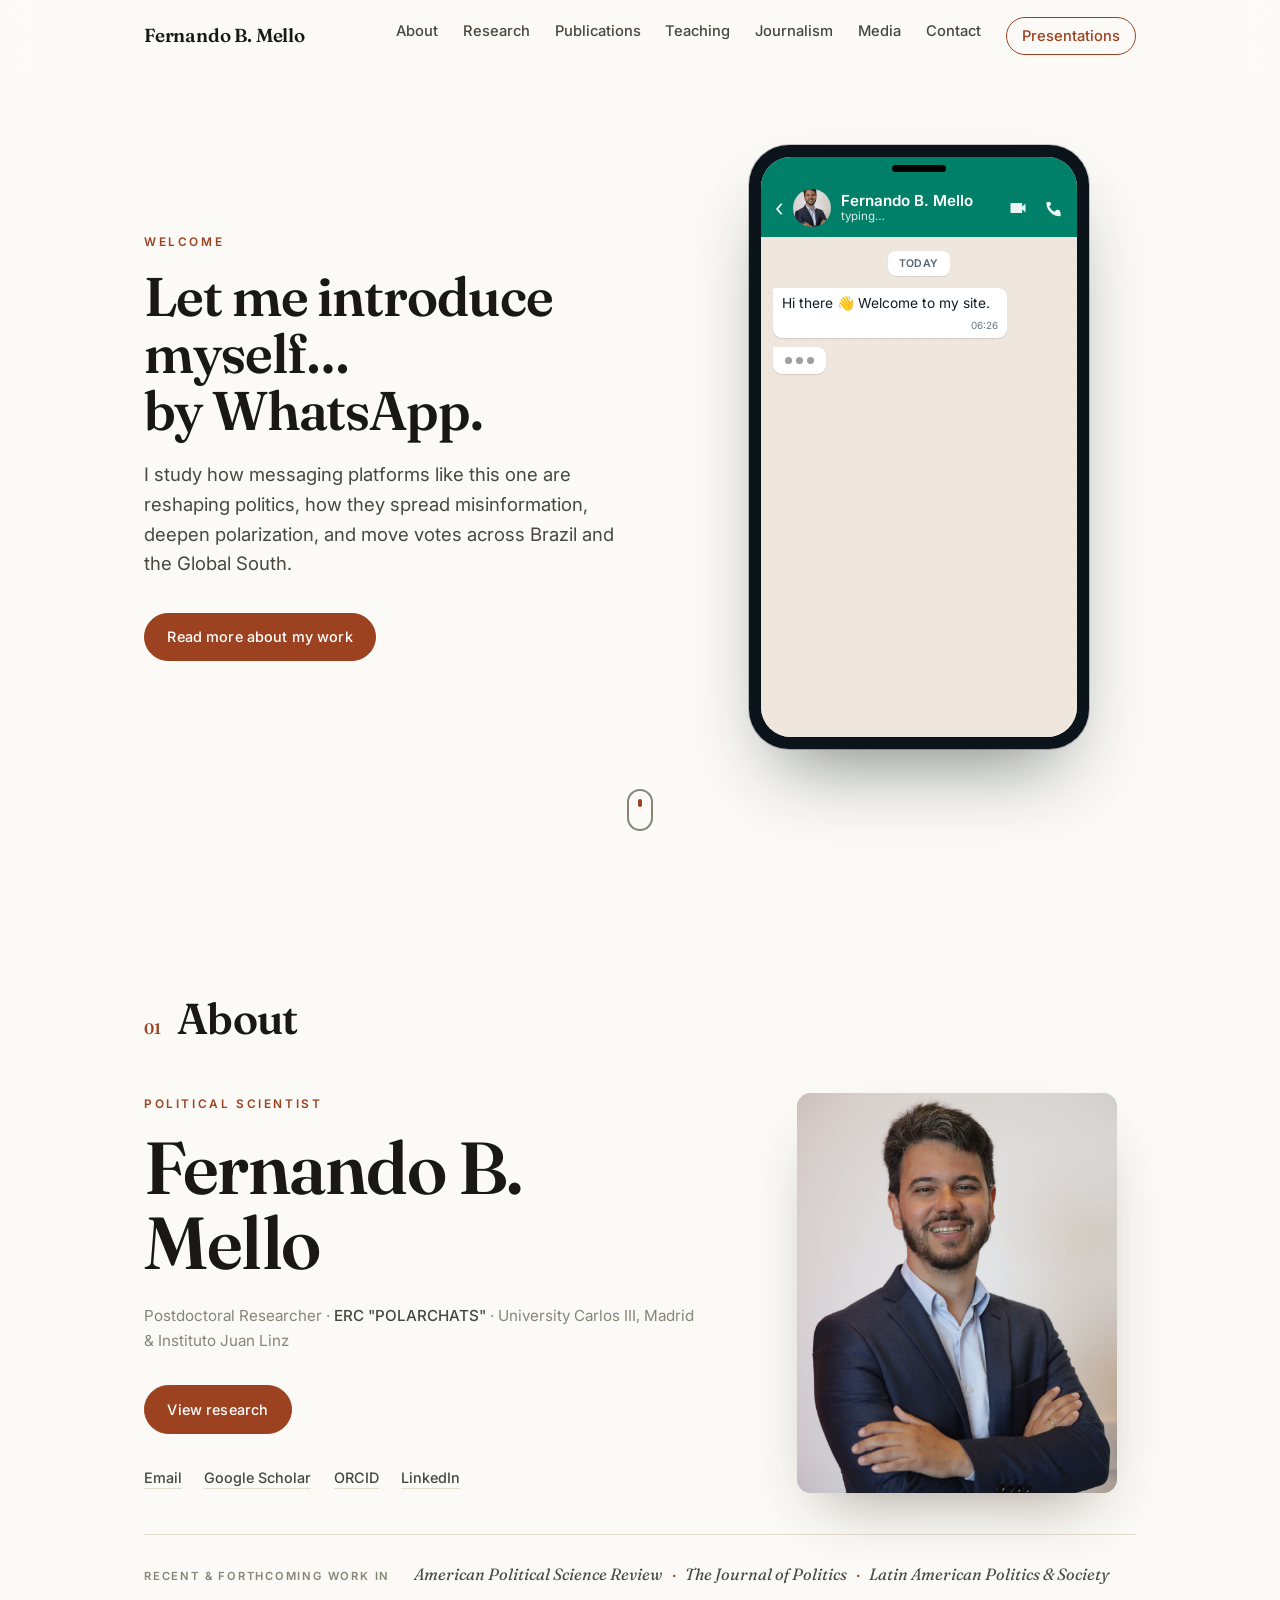
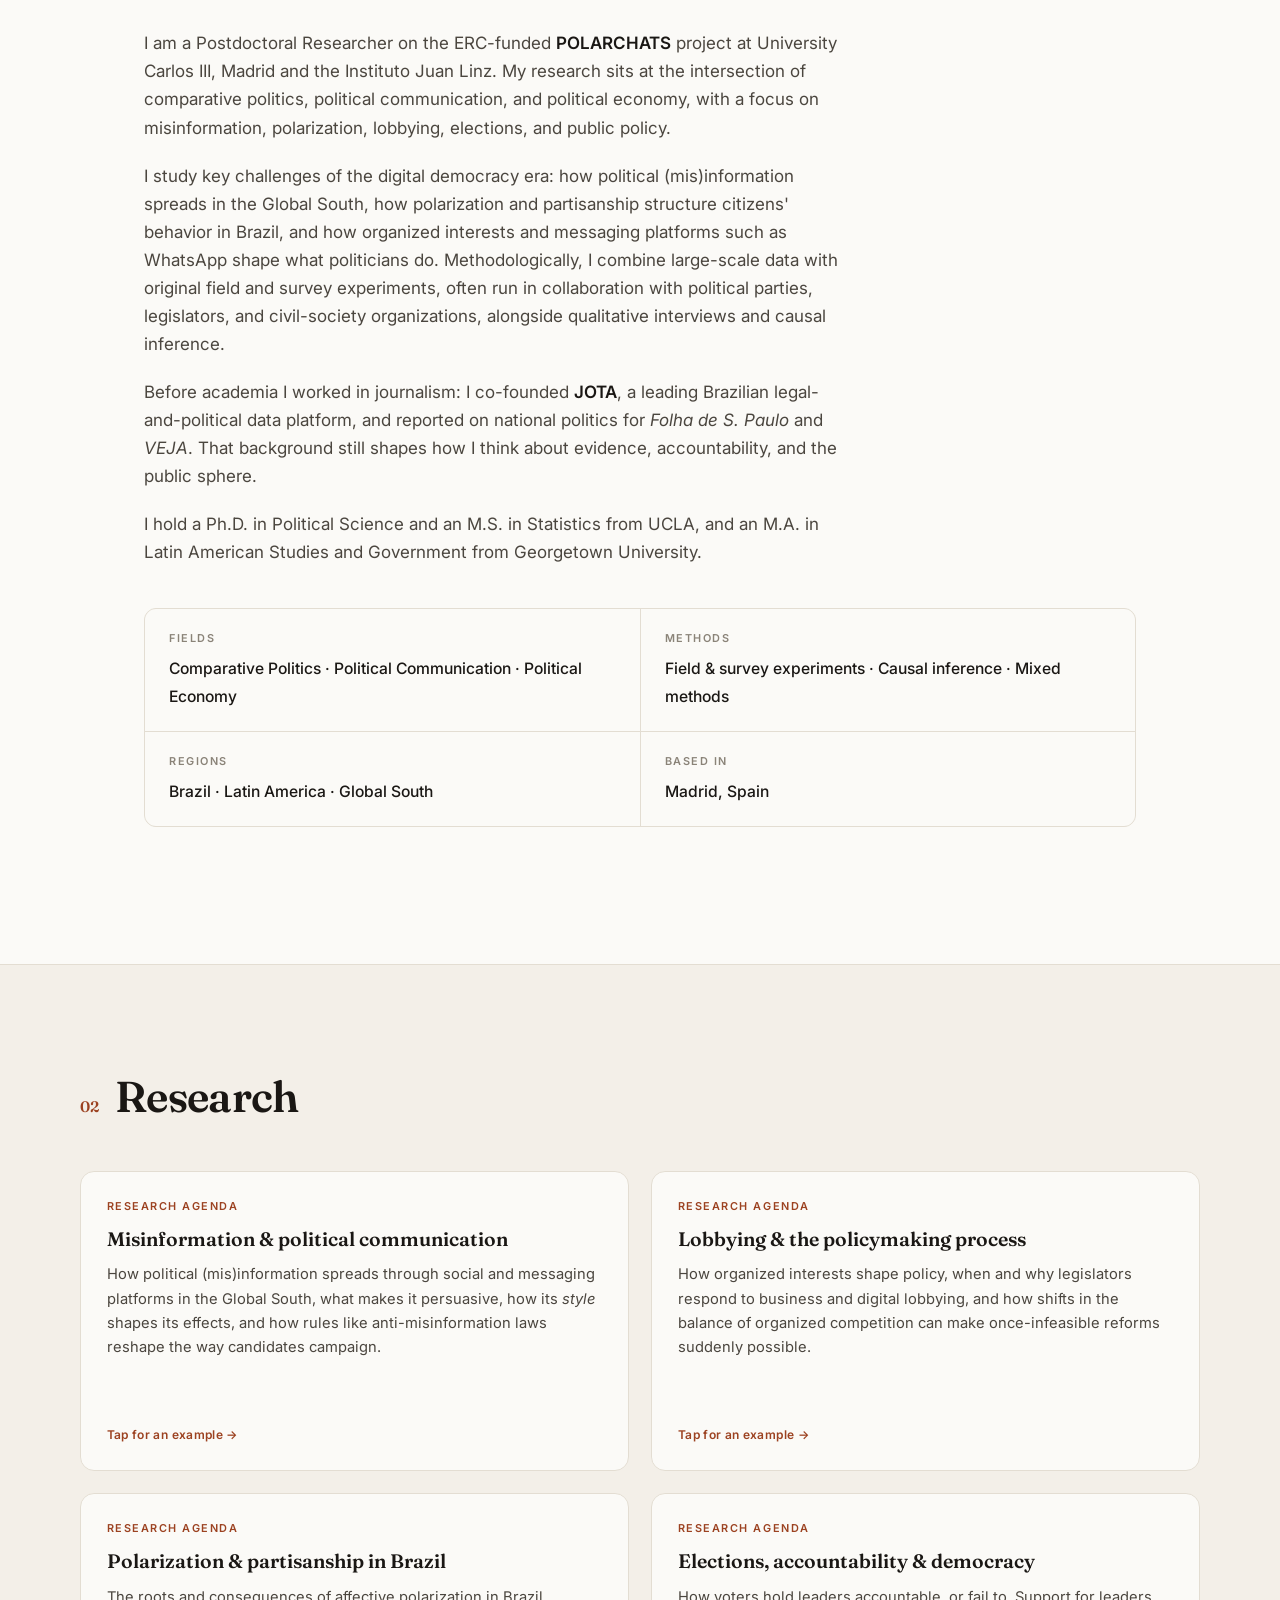
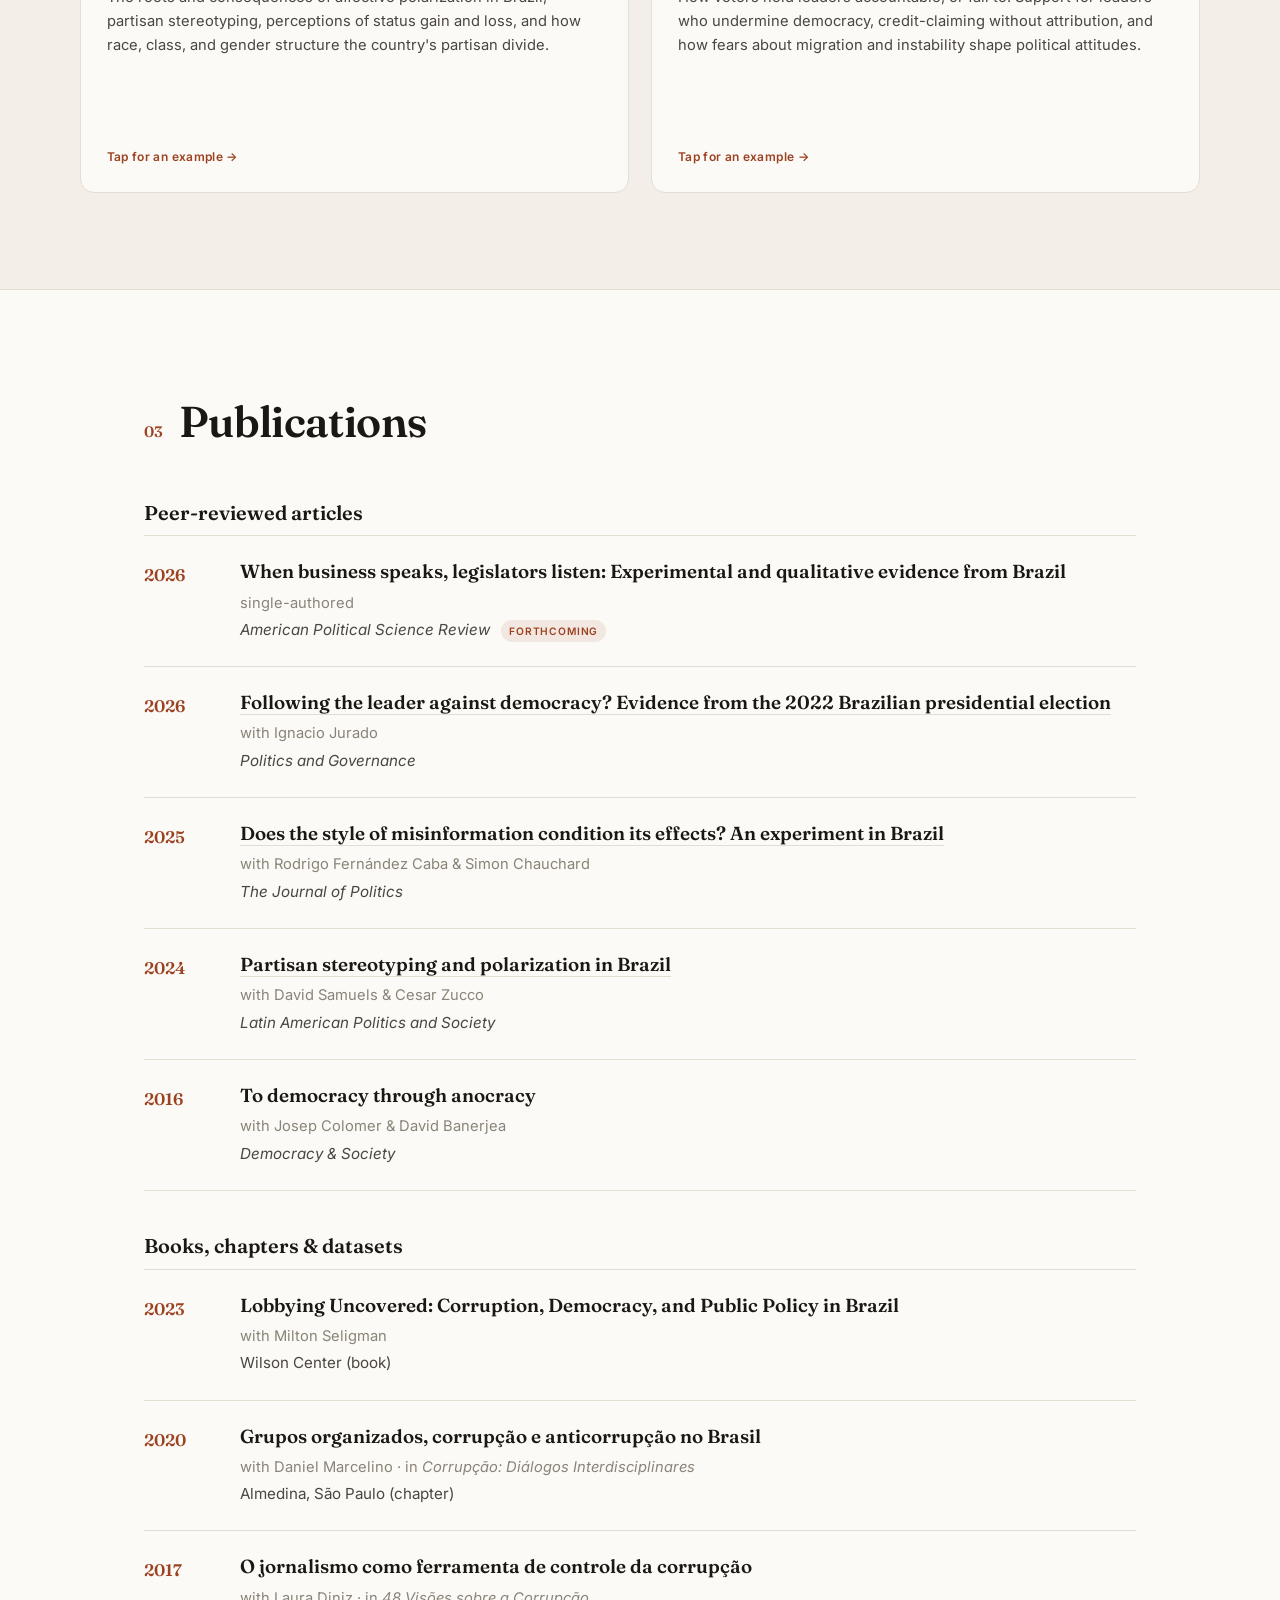
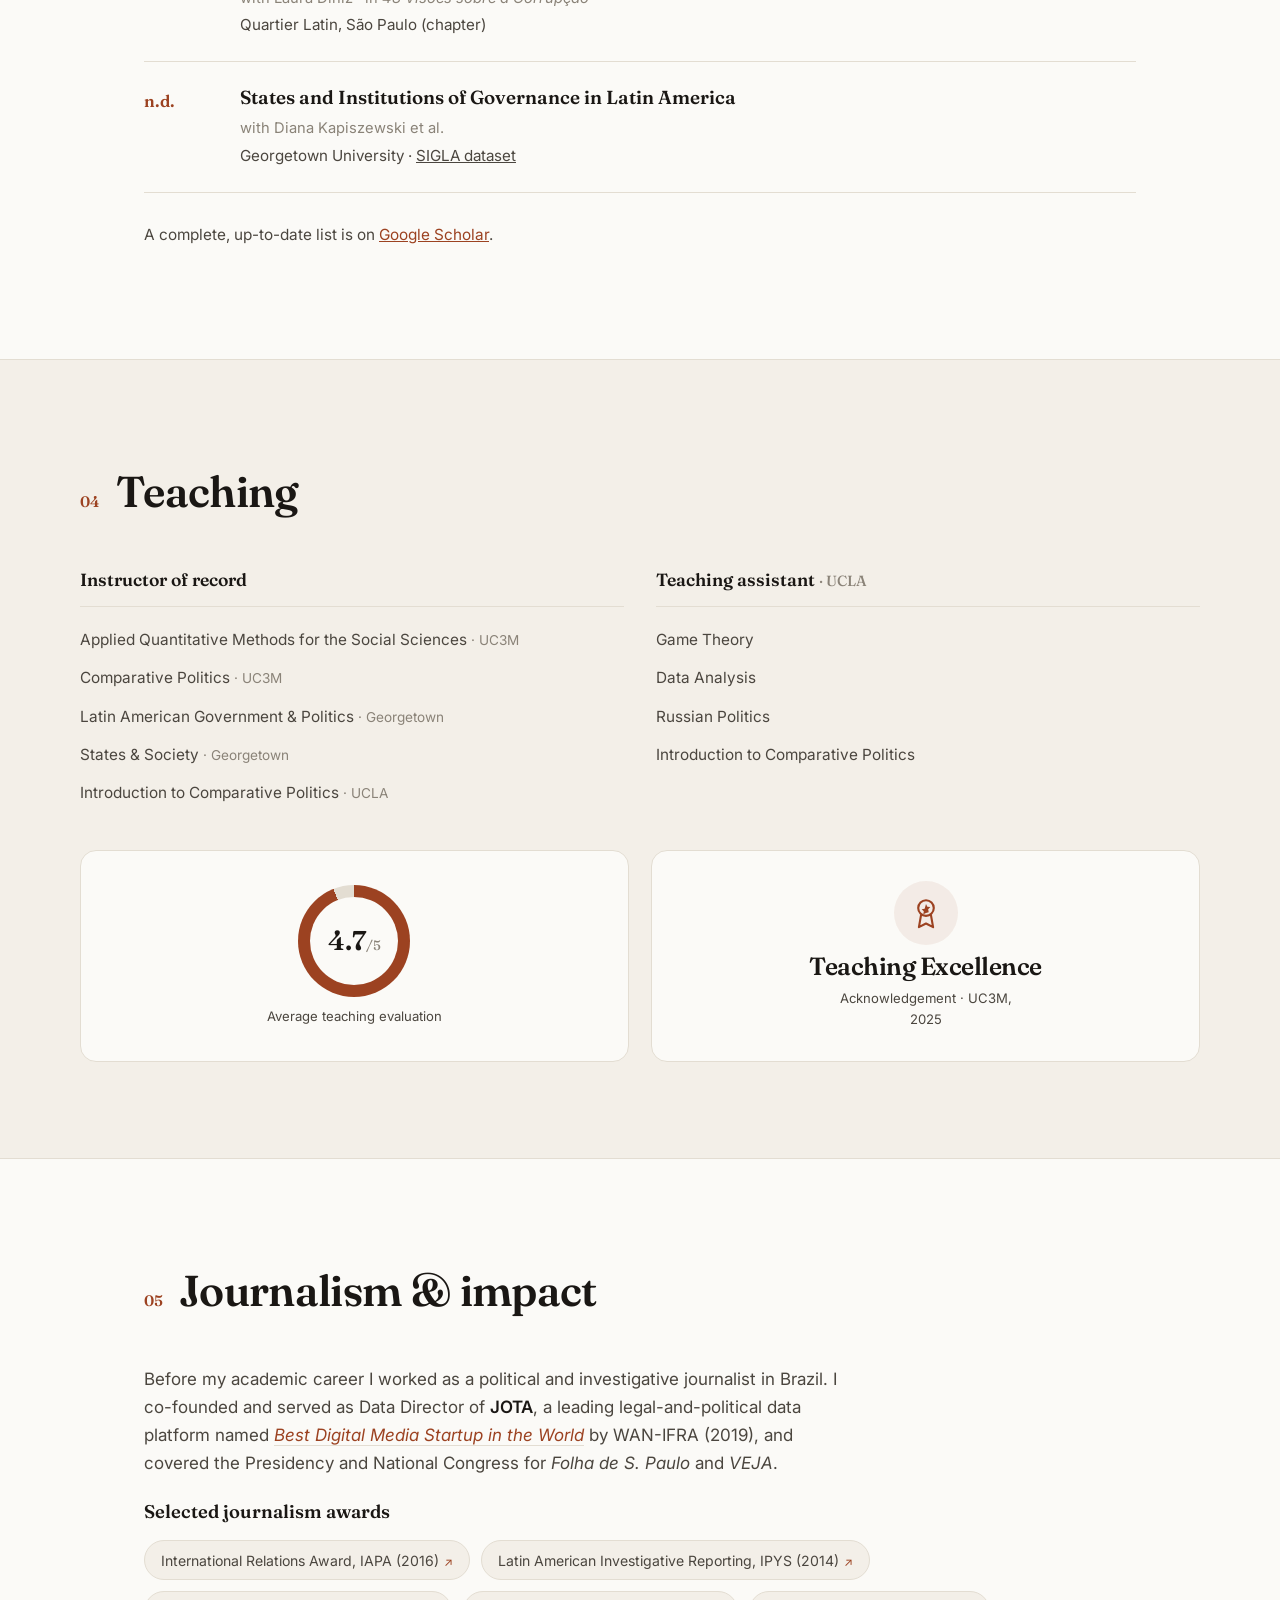
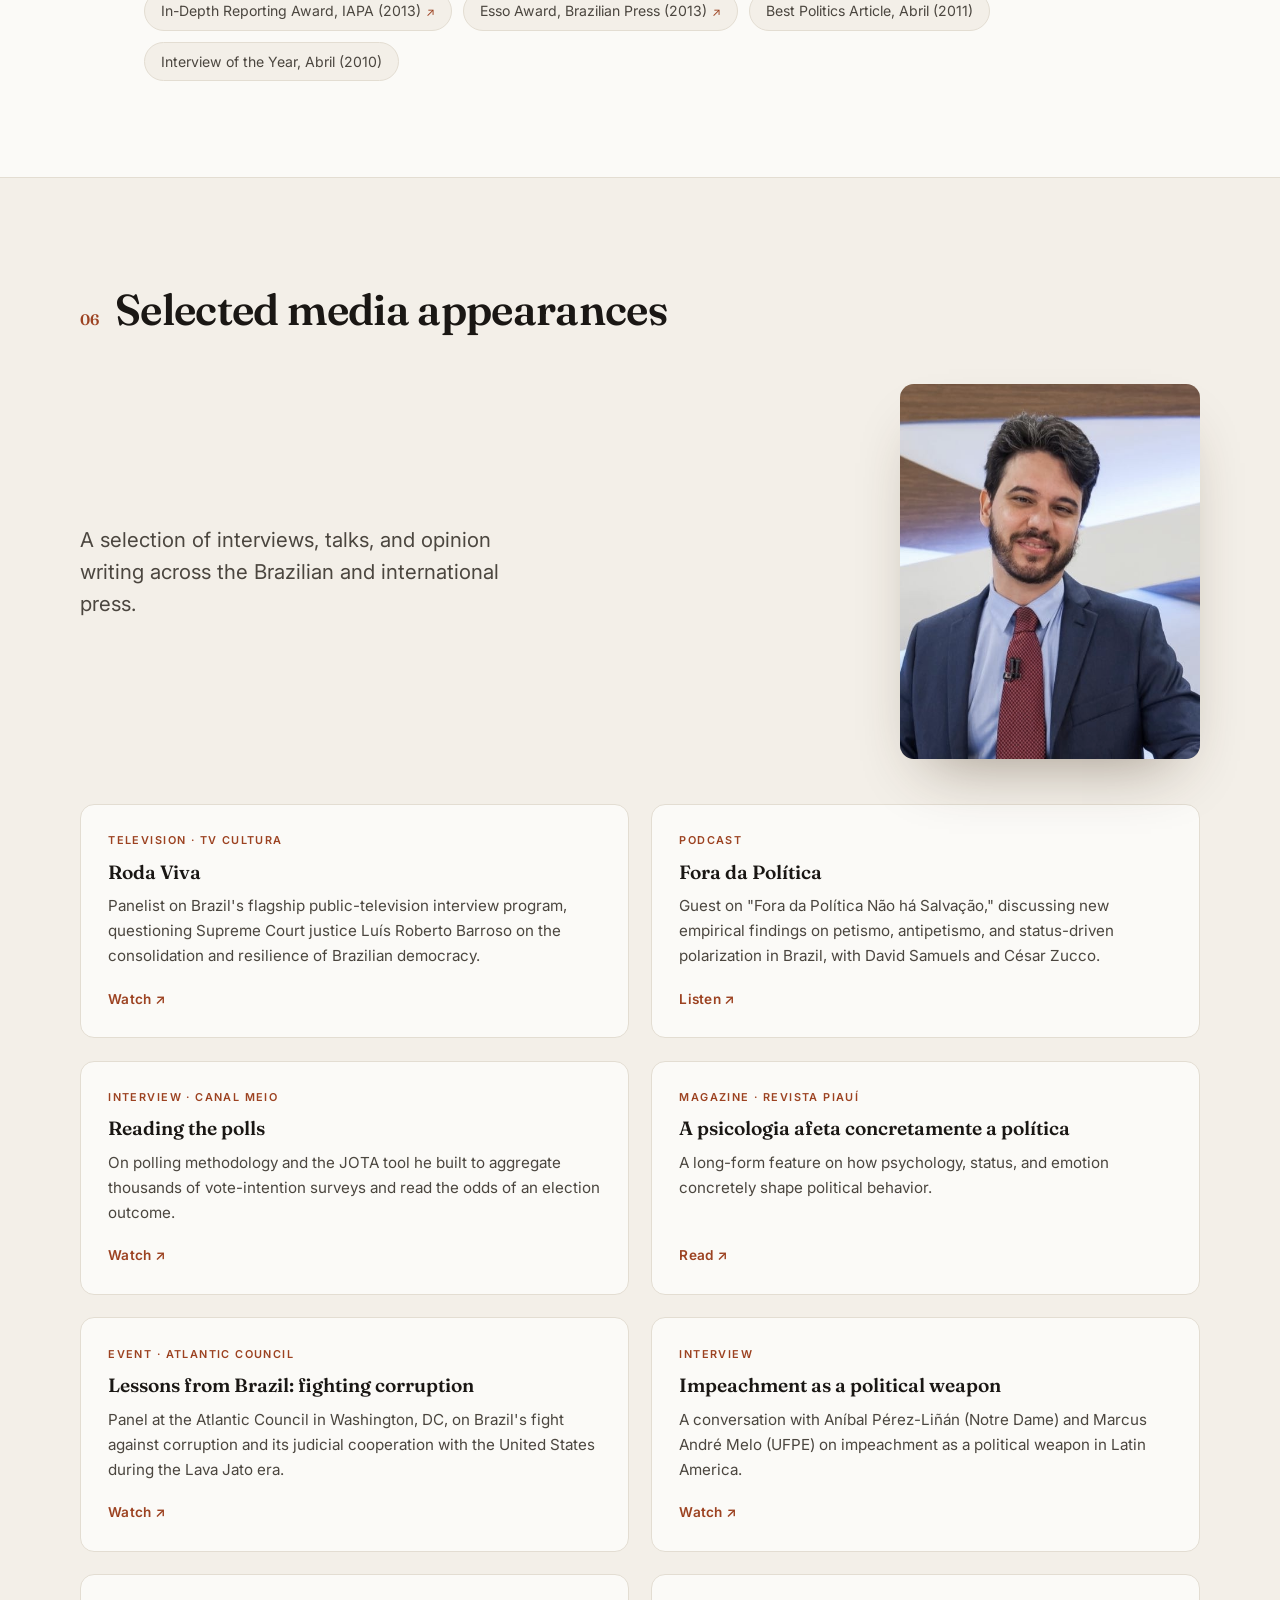
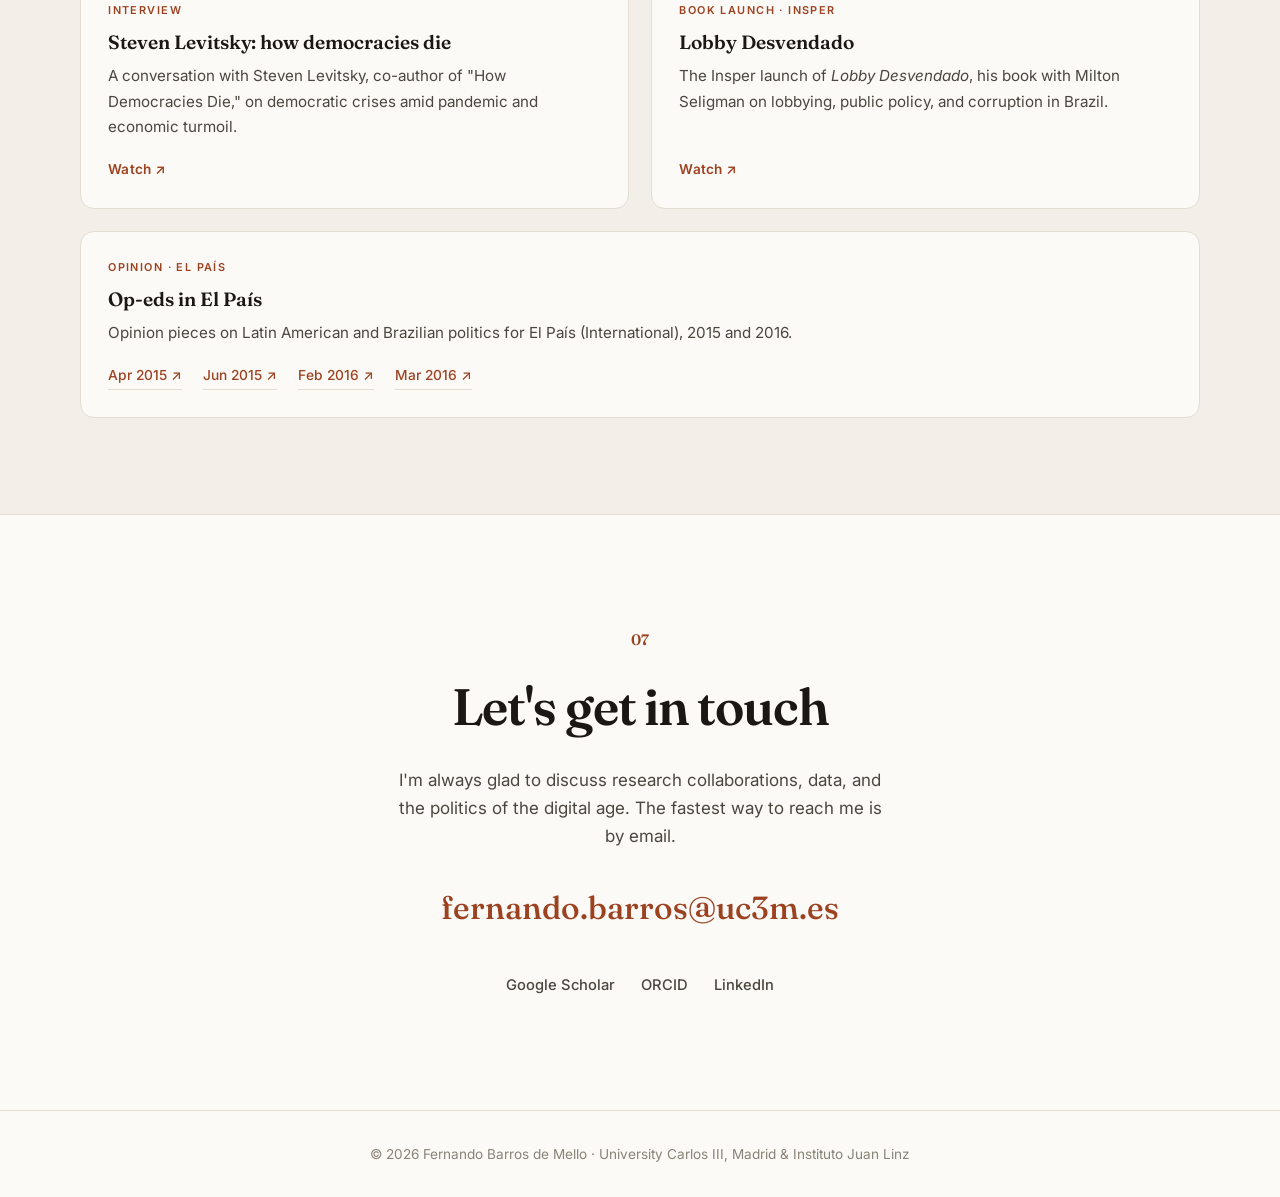
==== commit 8d507f15: "Media: add Insper 'Lobby Desvendado' book launch Co-Authored-By: Claude Opus 4.8 <noreply@anthropic." ====
--- a/index.html
+++ b/index.html
@@ -540,6 +540,16 @@
           <a class="media__link" href="https://www.youtube.com/watch?v=vo_6hY8JVLM" target="_blank" rel="noopener">Watch <span aria-hidden="true">↗</span></a>
         </article>
 
+        <article class="media reveal">
+          <p class="media__tag">Book launch · Insper</p>
+          <h3 class="media__title">Lobby Desvendado</h3>
+          <p class="media__body">
+            The Insper launch of <em>Lobby Desvendado</em>, his book with Milton
+            Seligman on lobbying, public policy, and corruption in Brazil.
+          </p>
+          <a class="media__link" href="https://www.youtube.com/watch?v=ejhvO4Dq8bI" target="_blank" rel="noopener">Watch <span aria-hidden="true">↗</span></a>
+        </article>
+
         <article class="media media--wide reveal">
           <p class="media__tag">Opinion · El País</p>
           <h3 class="media__title">Op-eds in El País</h3>
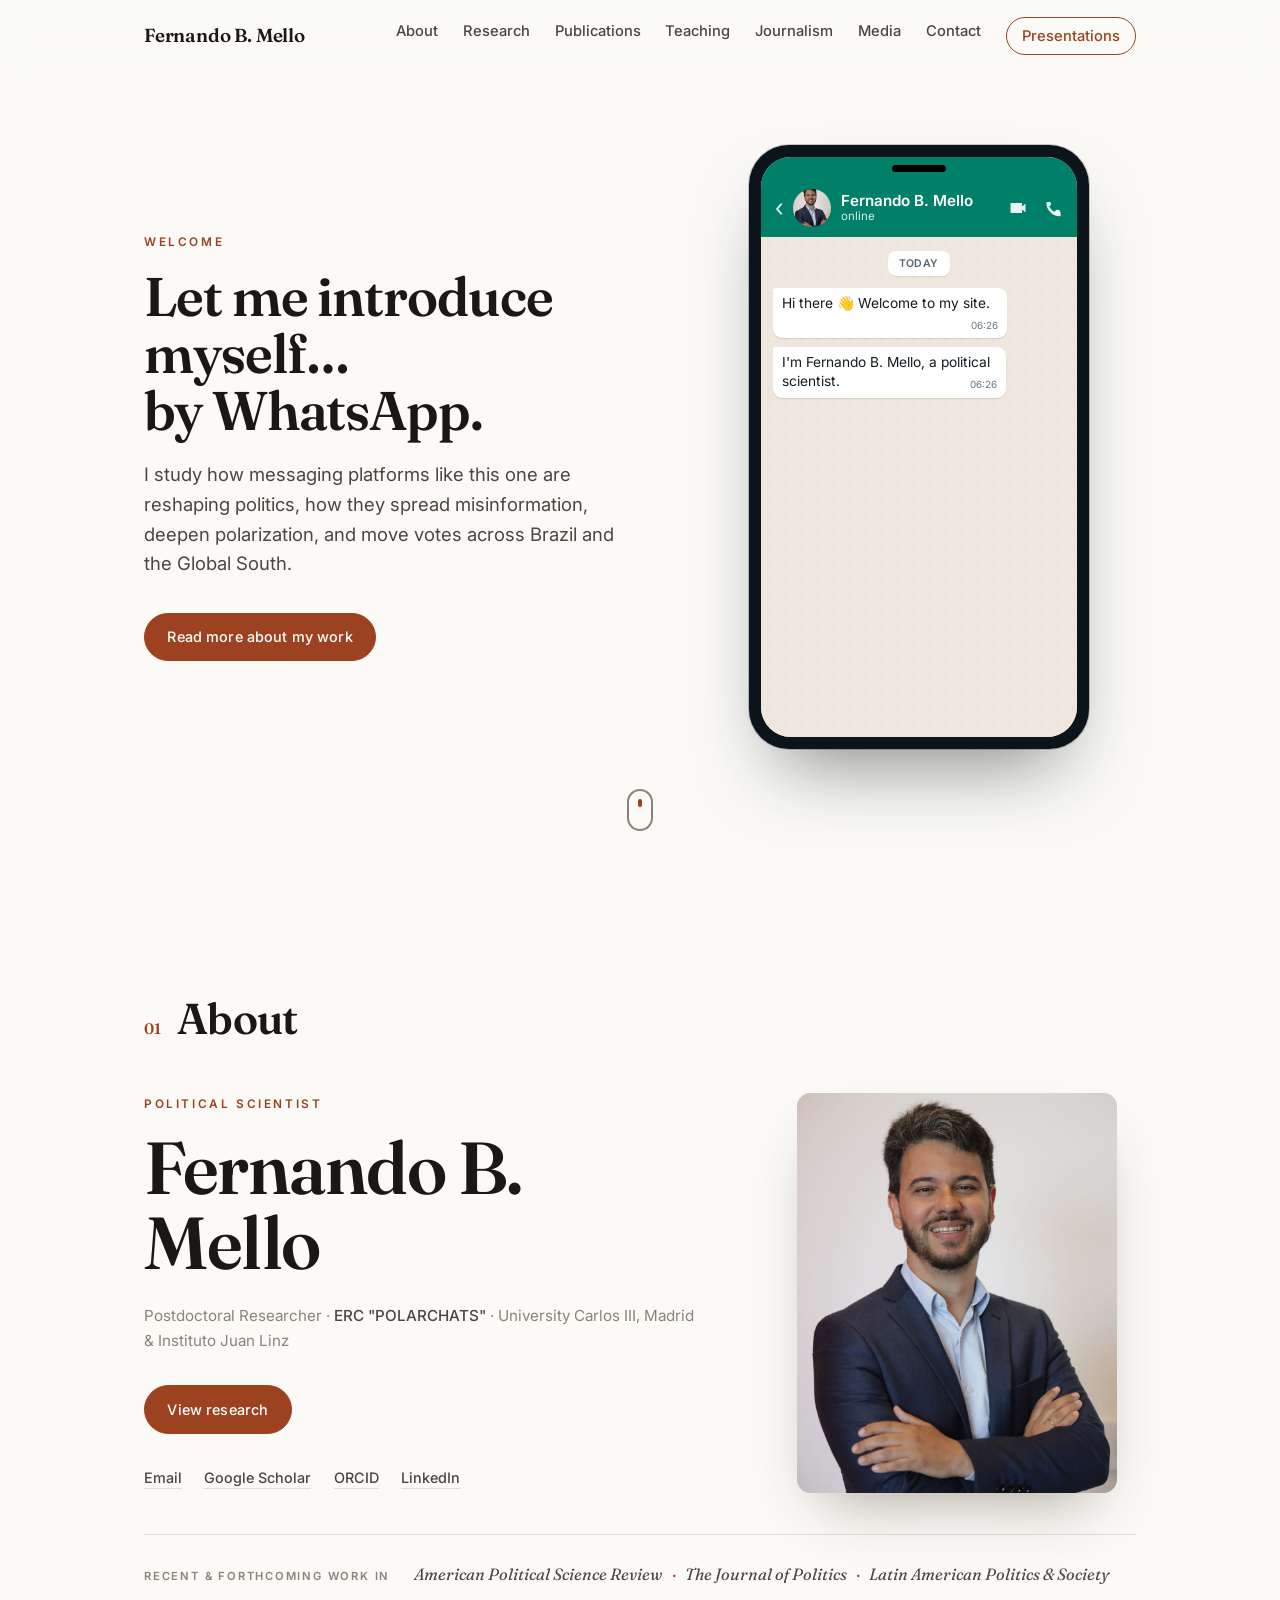
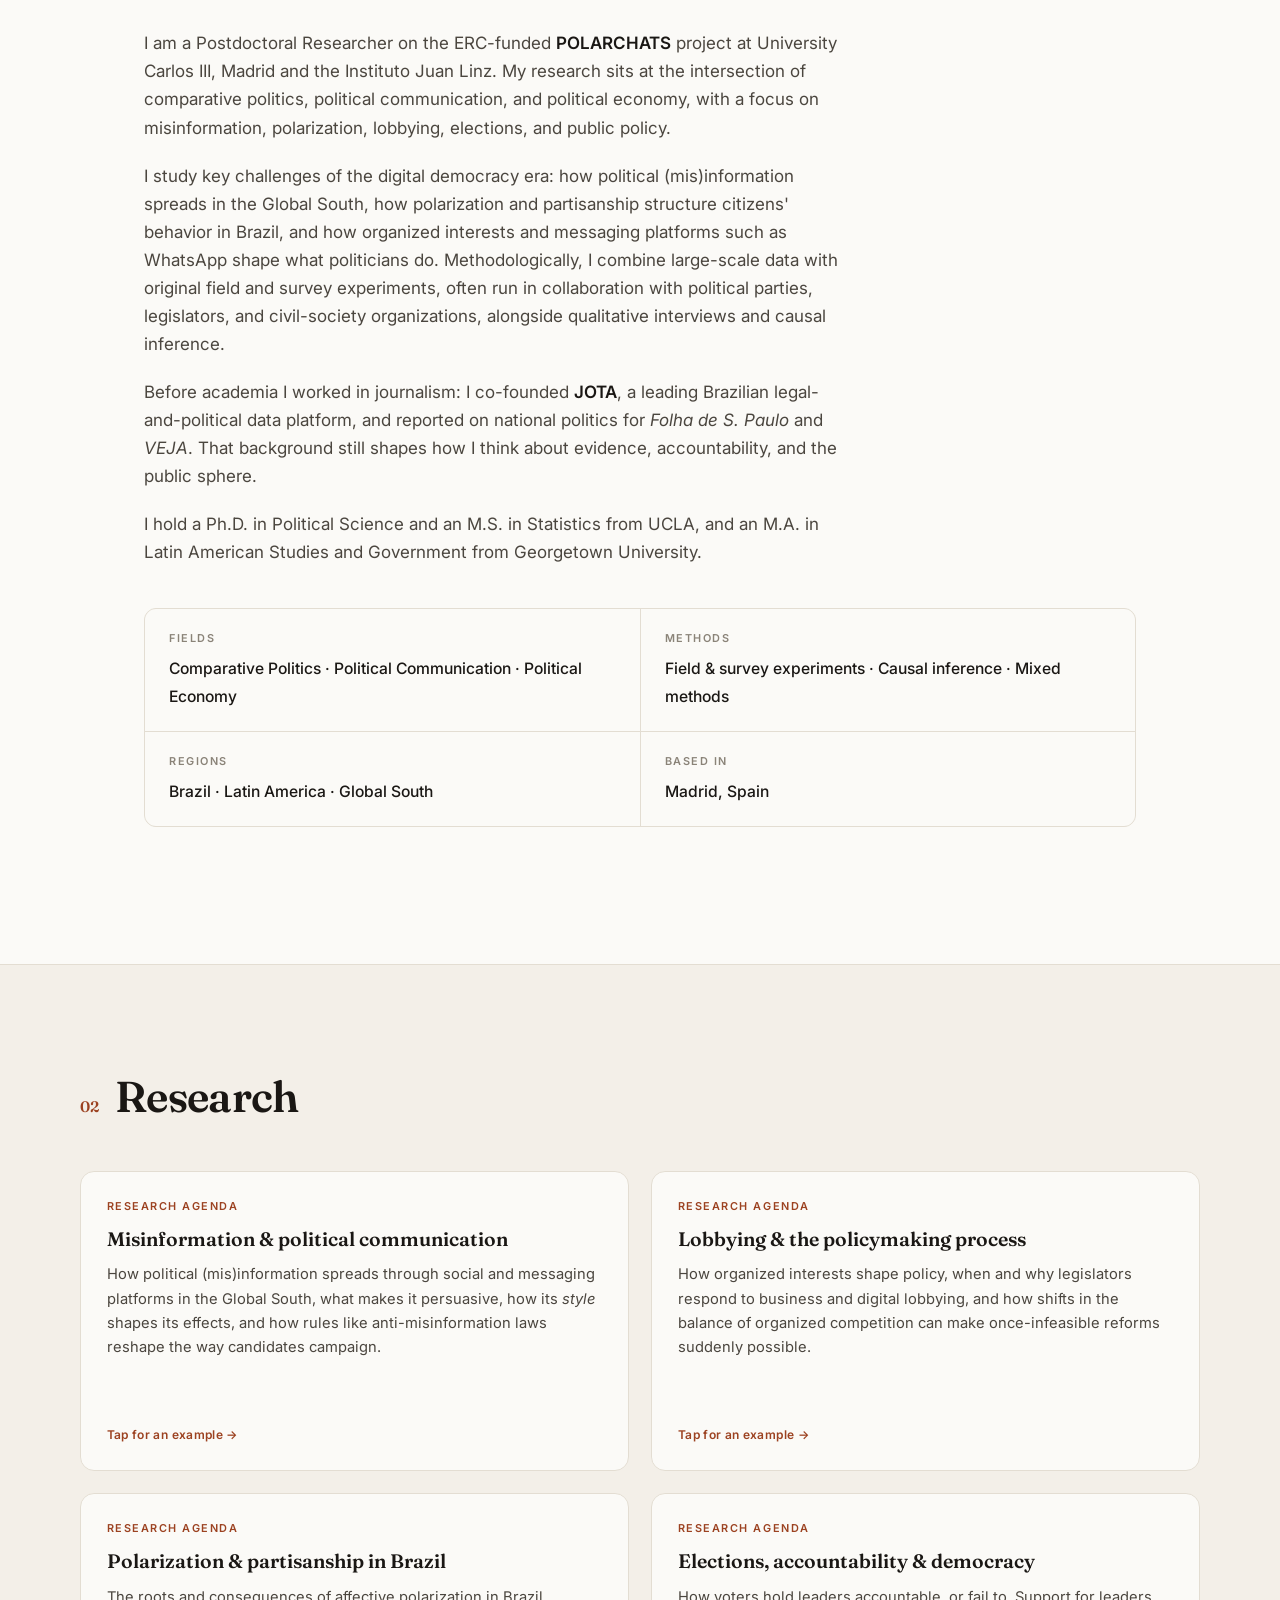
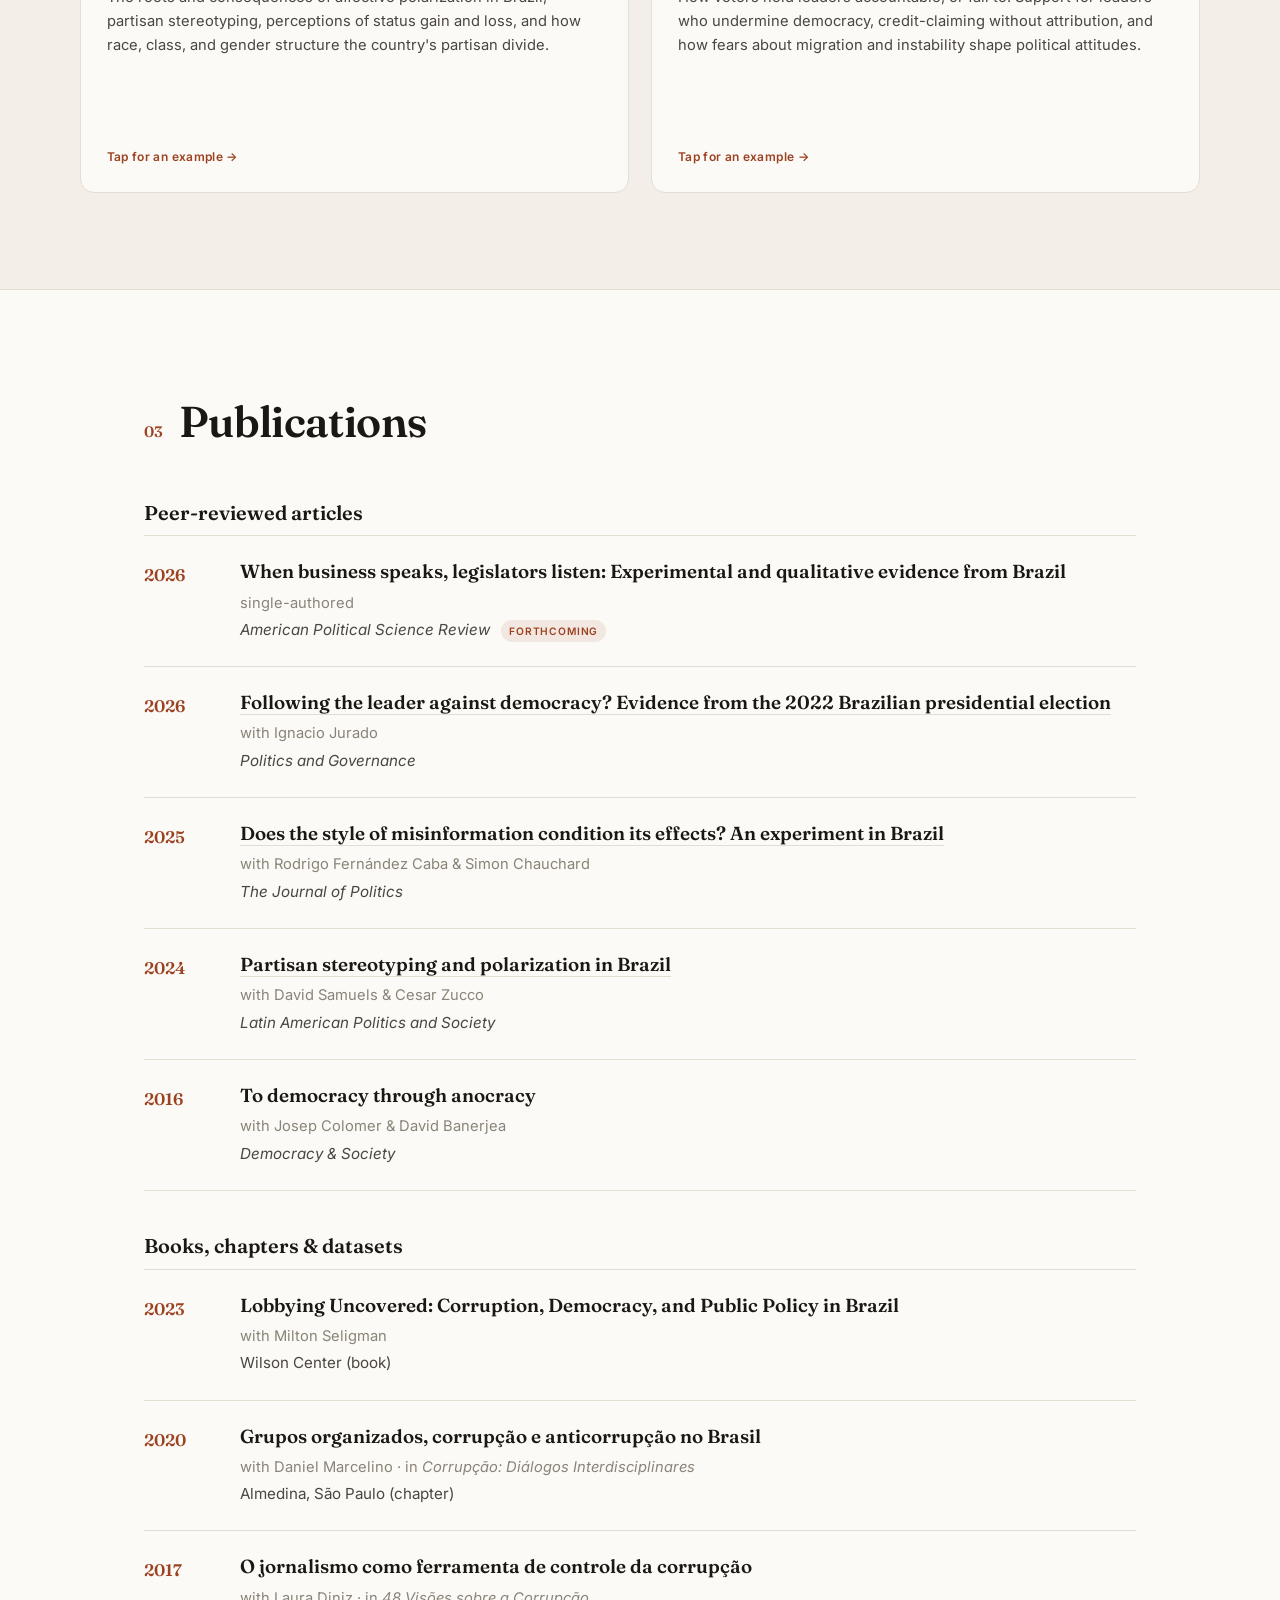
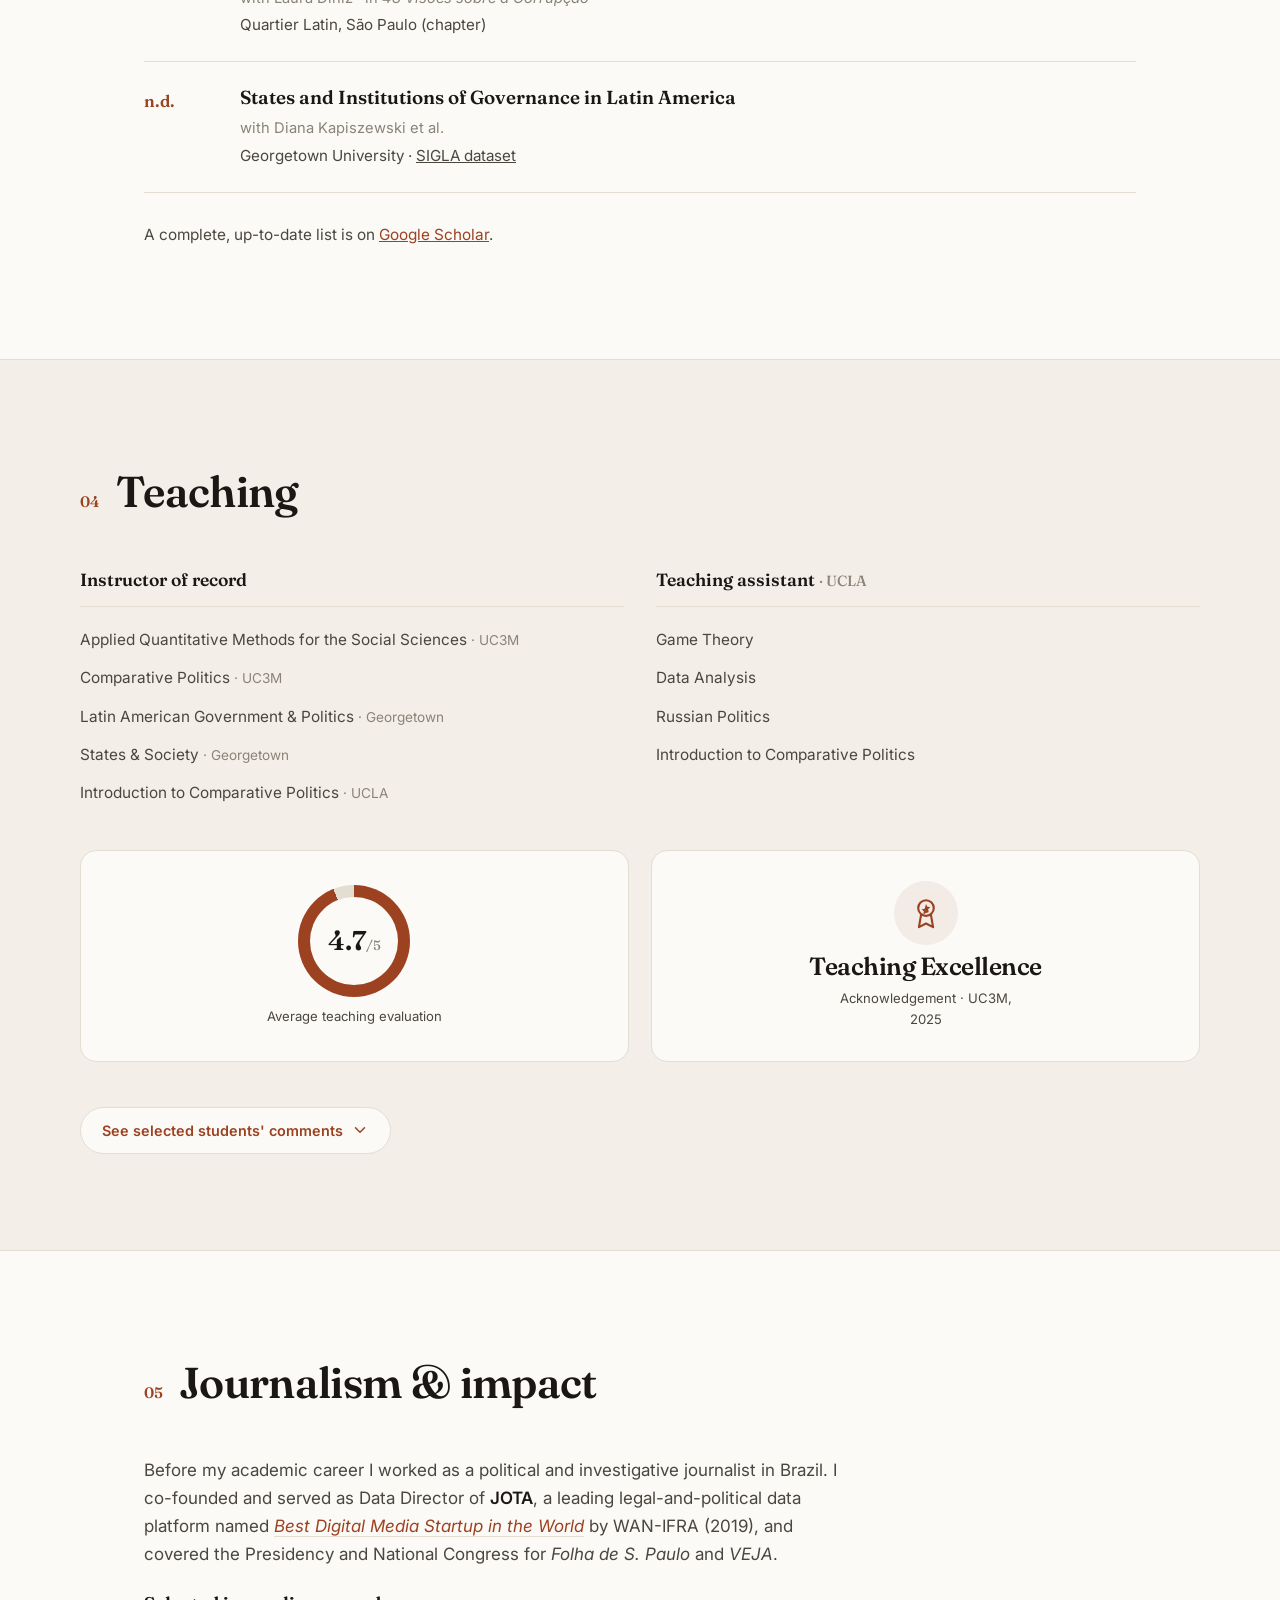
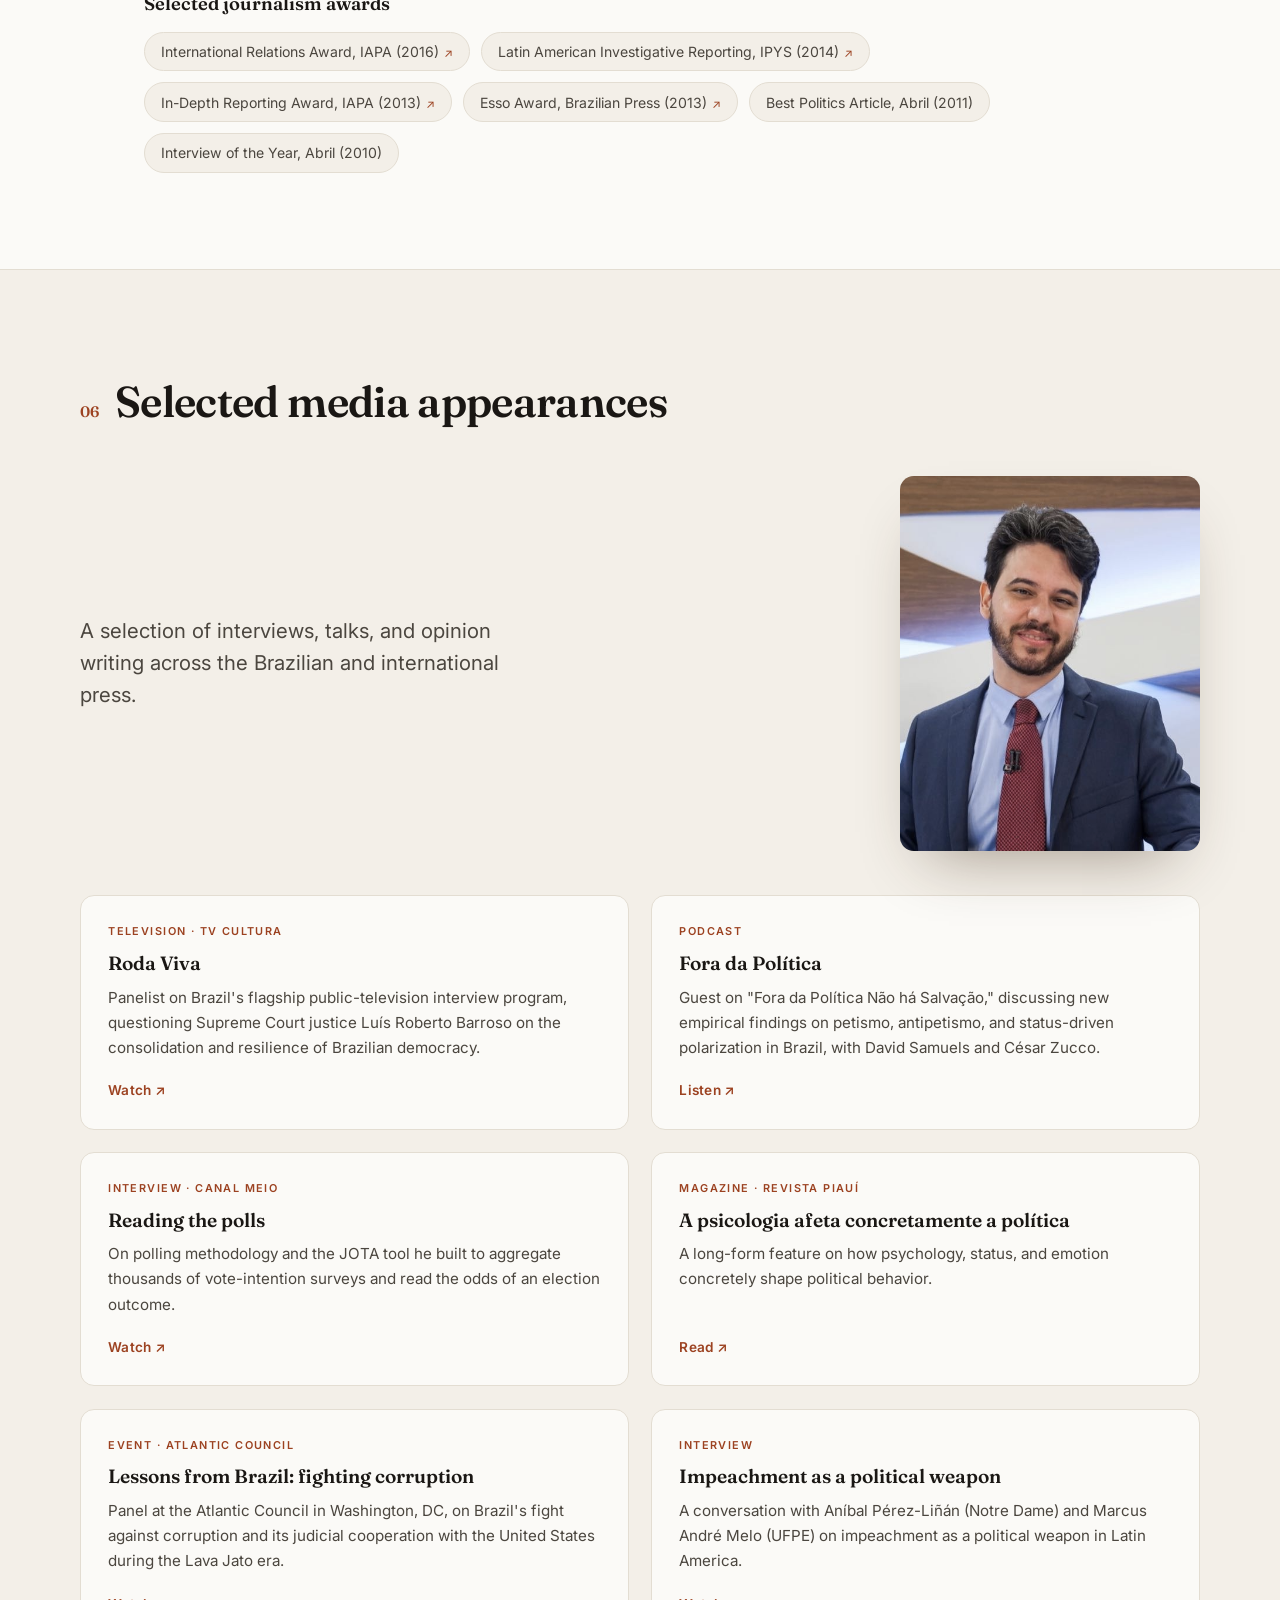
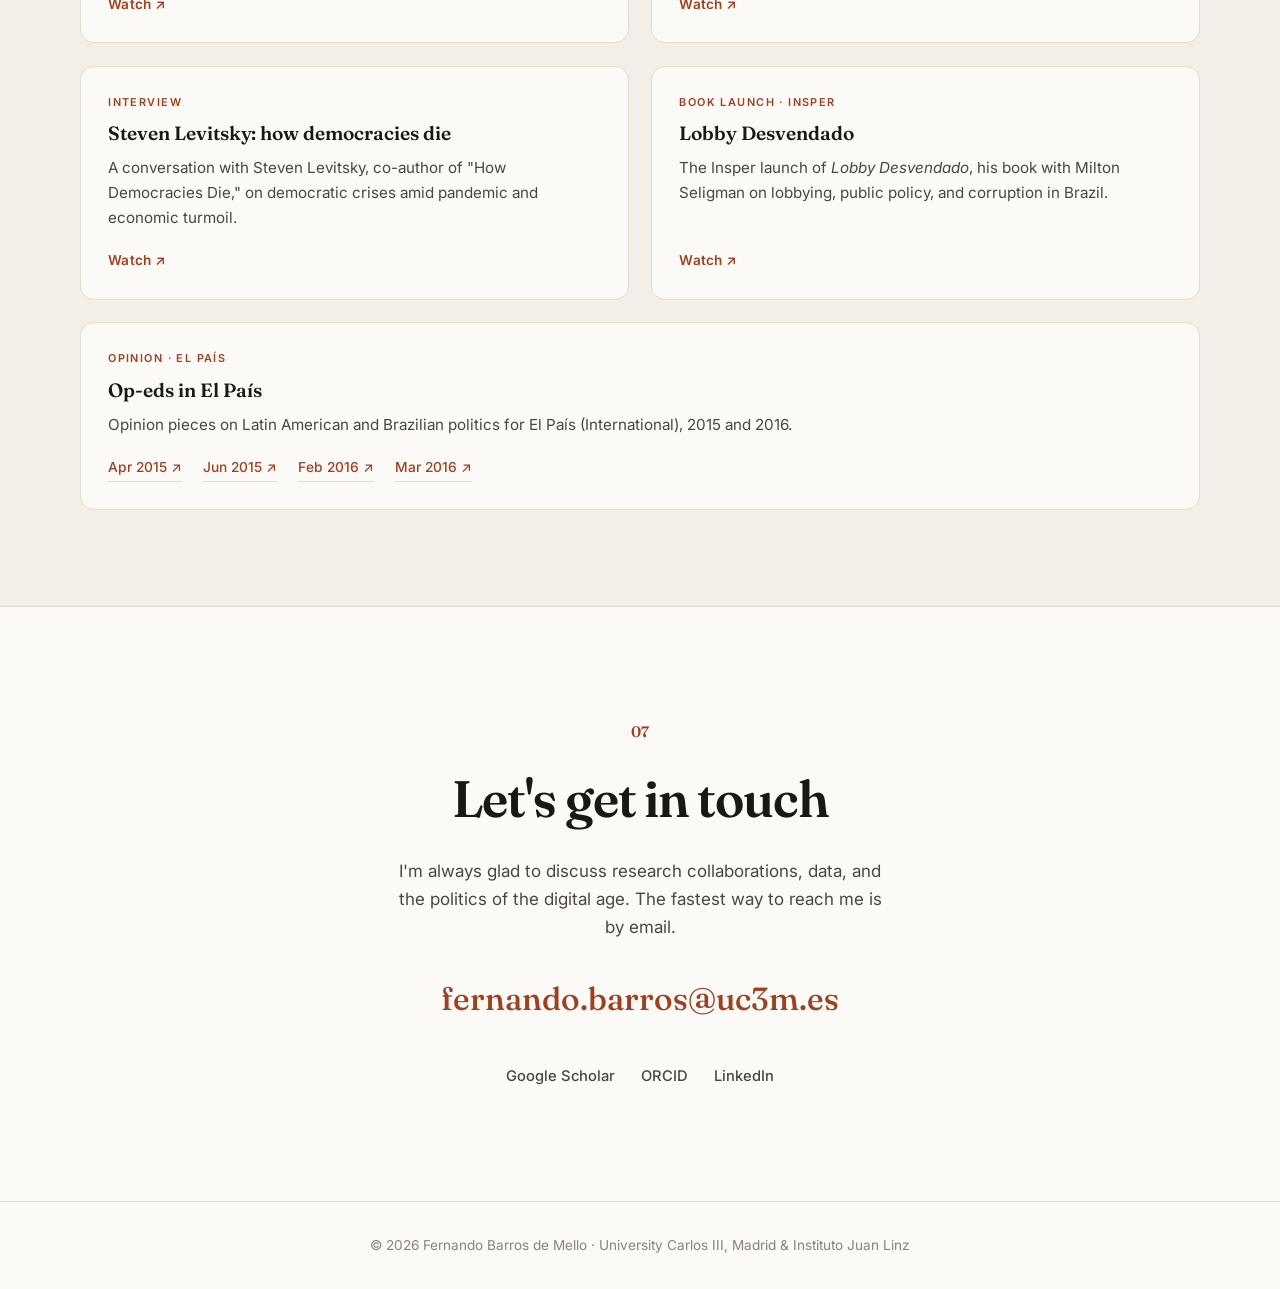
==== commit 6ab74da0: "Teaching: add reveal for selected students' comments Collapsible 'See selected students' comments' t" ====
--- a/index.html
+++ b/index.html
@@ -419,6 +419,41 @@
           <span class="tstat__label">Acknowledgement · UC3M, 2025</span>
         </div>
       </div>
+
+      <div class="comments reveal">
+        <button class="comments__toggle" type="button" aria-expanded="false" aria-controls="studentComments">
+          <span class="comments__label">See selected students' comments</span>
+          <svg class="comments__chev" viewBox="0 0 24 24" width="18" height="18" fill="none" stroke="currentColor" stroke-width="2" stroke-linecap="round" stroke-linejoin="round" aria-hidden="true"><path d="m6 9 6 6 6-6"/></svg>
+        </button>
+        <div class="comments__panel" id="studentComments" hidden>
+          <div class="comments__grid">
+            <figure class="quote">
+              <blockquote>As someone who has dealt with one too many professors who are too smart for their own good, I must say that Fernando is not only clearly well-educated and specifically seasoned in game theory, but also is a very good teacher. This is important. Many people are extremely knowledgeable, but that does not mean they are good at explaining what they know. Fernando doesn't speak to us like we're kindergarteners or colleagues. He speaks to us like we are college students, learning something for the first time, because we are. His pacing is perfect (not too fast, not too slow), he is straightforward, and he doesn't spoon-feed his students' answers. He insists on having us speak up at every step because he wants us to reason through it on our own AND together. This is great prep for homework and exams. I never walk away from a section confused; nor do I ever regret going (it's never a waste of time, he teaches for the whole 50 minutes). I also appreciate his energy level.</blockquote>
+              <figcaption>Undergraduate · Georgetown, 2023</figcaption>
+            </figure>
+            <figure class="quote">
+              <blockquote>By far the most well-structured class I've been in at Georgetown. Syllabus and all class documents were so very well structured.</blockquote>
+              <figcaption>Undergraduate · Georgetown, 2023</figcaption>
+            </figure>
+            <figure class="quote">
+              <blockquote>As a first year you are riddled with anxiety and insecurities, but his class was the first one I felt comfortable speaking up and sharing my thoughts. It was ok to be wrong because he would guide you to the correct answer.</blockquote>
+              <figcaption>Graduate seminar · Georgetown, 2023</figcaption>
+            </figure>
+            <figure class="quote">
+              <blockquote>Always cared about helping the students and took his time to make sure we understood the material. He explained ideas clearly, more so than the professor, and remained enthusiastic about the material. I can tell that he's truly interested and invested in data analysis.</blockquote>
+              <figcaption>Teaching assistant · UCLA, 2020</figcaption>
+            </figure>
+            <figure class="quote">
+              <blockquote>I was initially very scared for this discussion section because of the requirement to speak in class, but Fernando made the class feel very welcoming. I was not so afraid of being wrong or expressing my opinion, which was great. I also think the format of the discussions was really helpful to prepare for writing the midterm and final essays.</blockquote>
+              <figcaption>Teaching assistant · UCLA, 2021</figcaption>
+            </figure>
+            <figure class="quote">
+              <blockquote>He is extremely professional and interested in the course material. His discussions elaborate and expand on course concepts and delve deeper into other topics related to the course. He is also patient when students struggle to answer questions and does not simply give us the answer. Rather he guides his students toward the answer.</blockquote>
+              <figcaption>Teaching assistant · UCLA, 2020</figcaption>
+            </figure>
+          </div>
+        </div>
+      </div>
     </section>
 
     <!-- Journalism & impact -->
--- a/styles.css
+++ b/styles.css
@@ -890,6 +890,61 @@
 
 @media (max-width: 680px) {
   .teach-stats { grid-template-columns: 1fr; }
+}
+
+/* ---------- Student comments (Teaching) ---------- */
+.comments { margin-top: 2.8rem; }
+.comments__toggle {
+  display: inline-flex;
+  align-items: center;
+  gap: 0.5rem;
+  background: var(--bg);
+  border: 1px solid var(--line);
+  border-radius: 999px;
+  padding: 0.65rem 1.3rem;
+  font: inherit;
+  font-size: 0.9rem;
+  font-weight: 600;
+  color: var(--accent);
+  cursor: pointer;
+  transition: border-color .2s ease, transform .2s ease;
+}
+.comments__toggle:hover { border-color: var(--accent); transform: translateY(-1px); }
+.comments__chev { transition: transform .3s ease; }
+.comments__toggle[aria-expanded="true"] .comments__chev { transform: rotate(180deg); }
+.comments__panel { margin-top: 1.7rem; }
+.comments__panel[hidden] { display: none; }
+.comments__grid { columns: 3 250px; column-gap: 1.2rem; }
+.quote {
+  break-inside: avoid;
+  margin: 0 0 1.2rem;
+  background: var(--bg);
+  border: 1px solid var(--line);
+  border-radius: 14px;
+  padding: 1.35rem 1.4rem 1.2rem;
+}
+.quote blockquote {
+  margin: 0 0 0.85rem;
+  font-size: 0.9rem;
+  line-height: 1.55;
+  color: var(--ink-soft);
+}
+.quote blockquote::before {
+  content: "\201C";
+  color: var(--accent);
+  font-family: var(--serif);
+  font-weight: 600;
+  font-size: 1.9rem;
+  line-height: 0;
+  vertical-align: -0.35em;
+  margin-right: 3px;
+}
+.quote figcaption {
+  font-size: 0.7rem;
+  text-transform: uppercase;
+  letter-spacing: 0.08em;
+  font-weight: 600;
+  color: var(--muted);
 }
 
 /* ---------- Selected media ---------- */
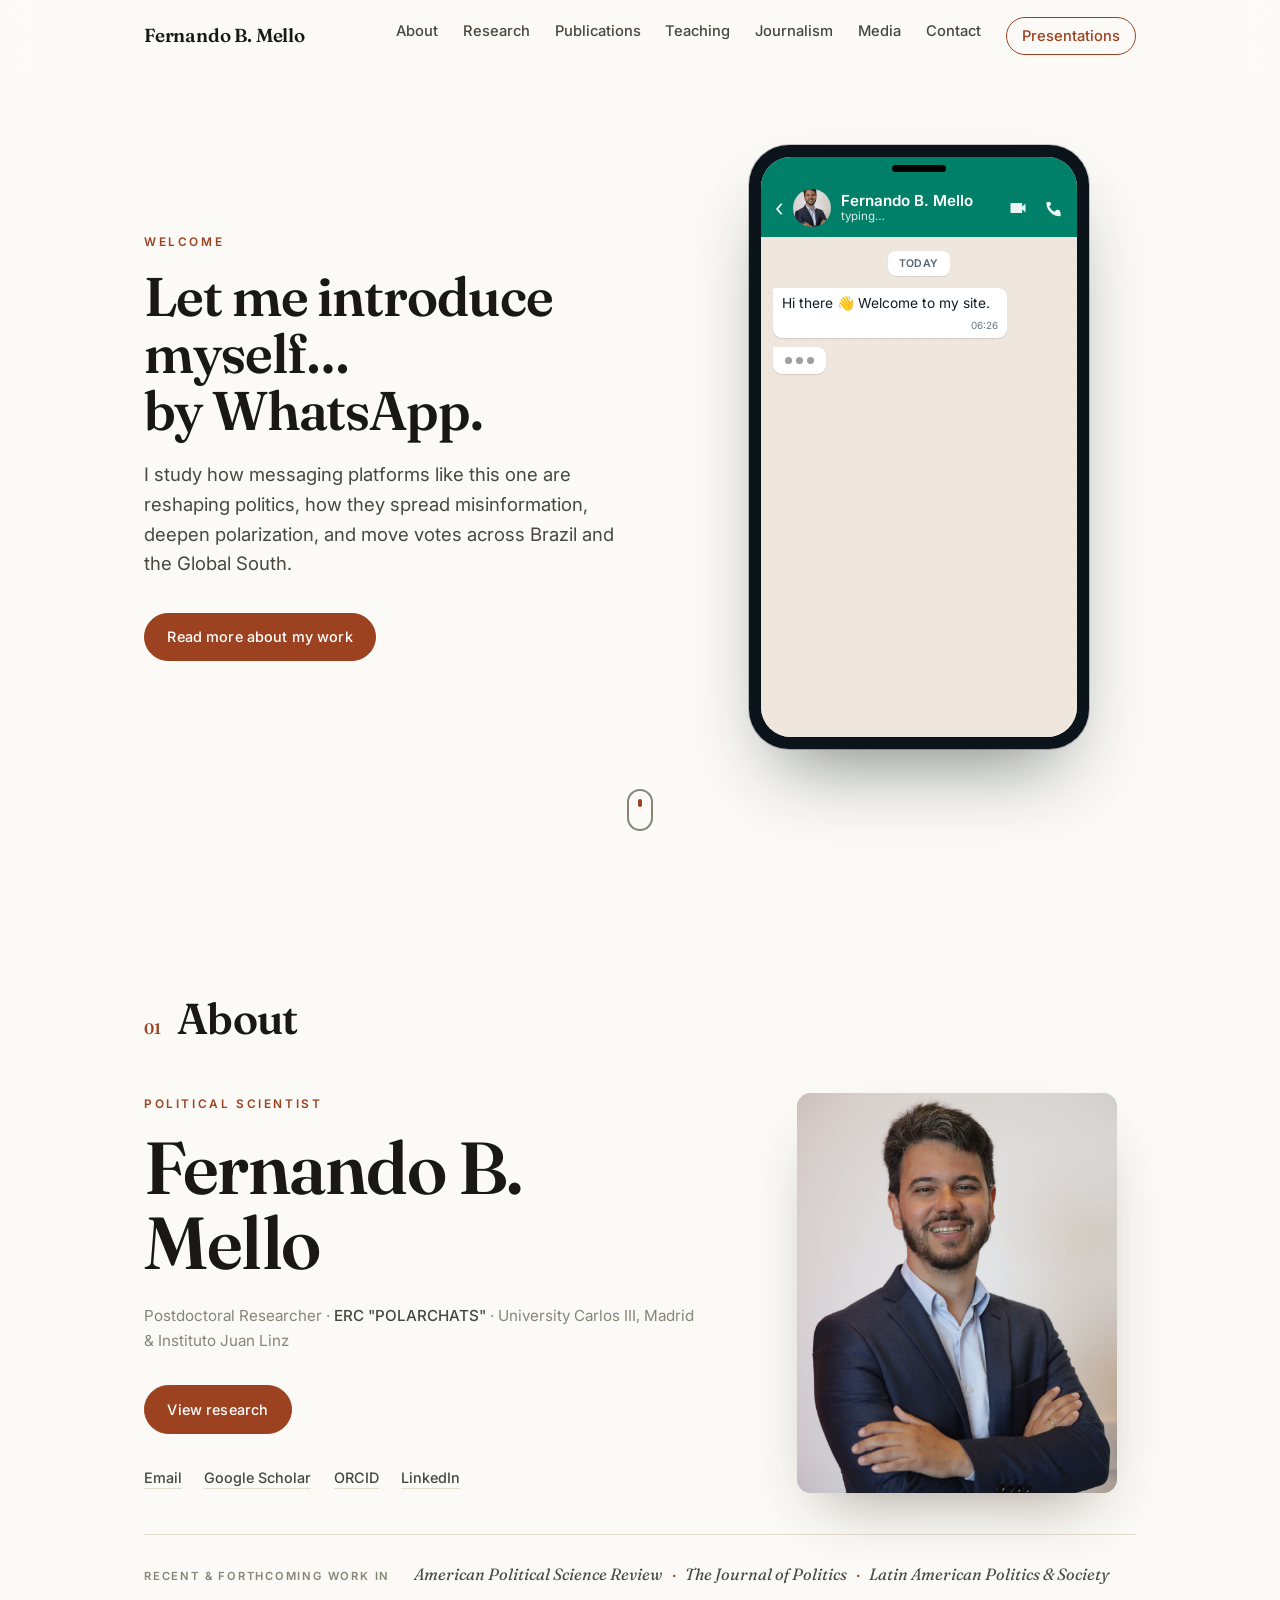
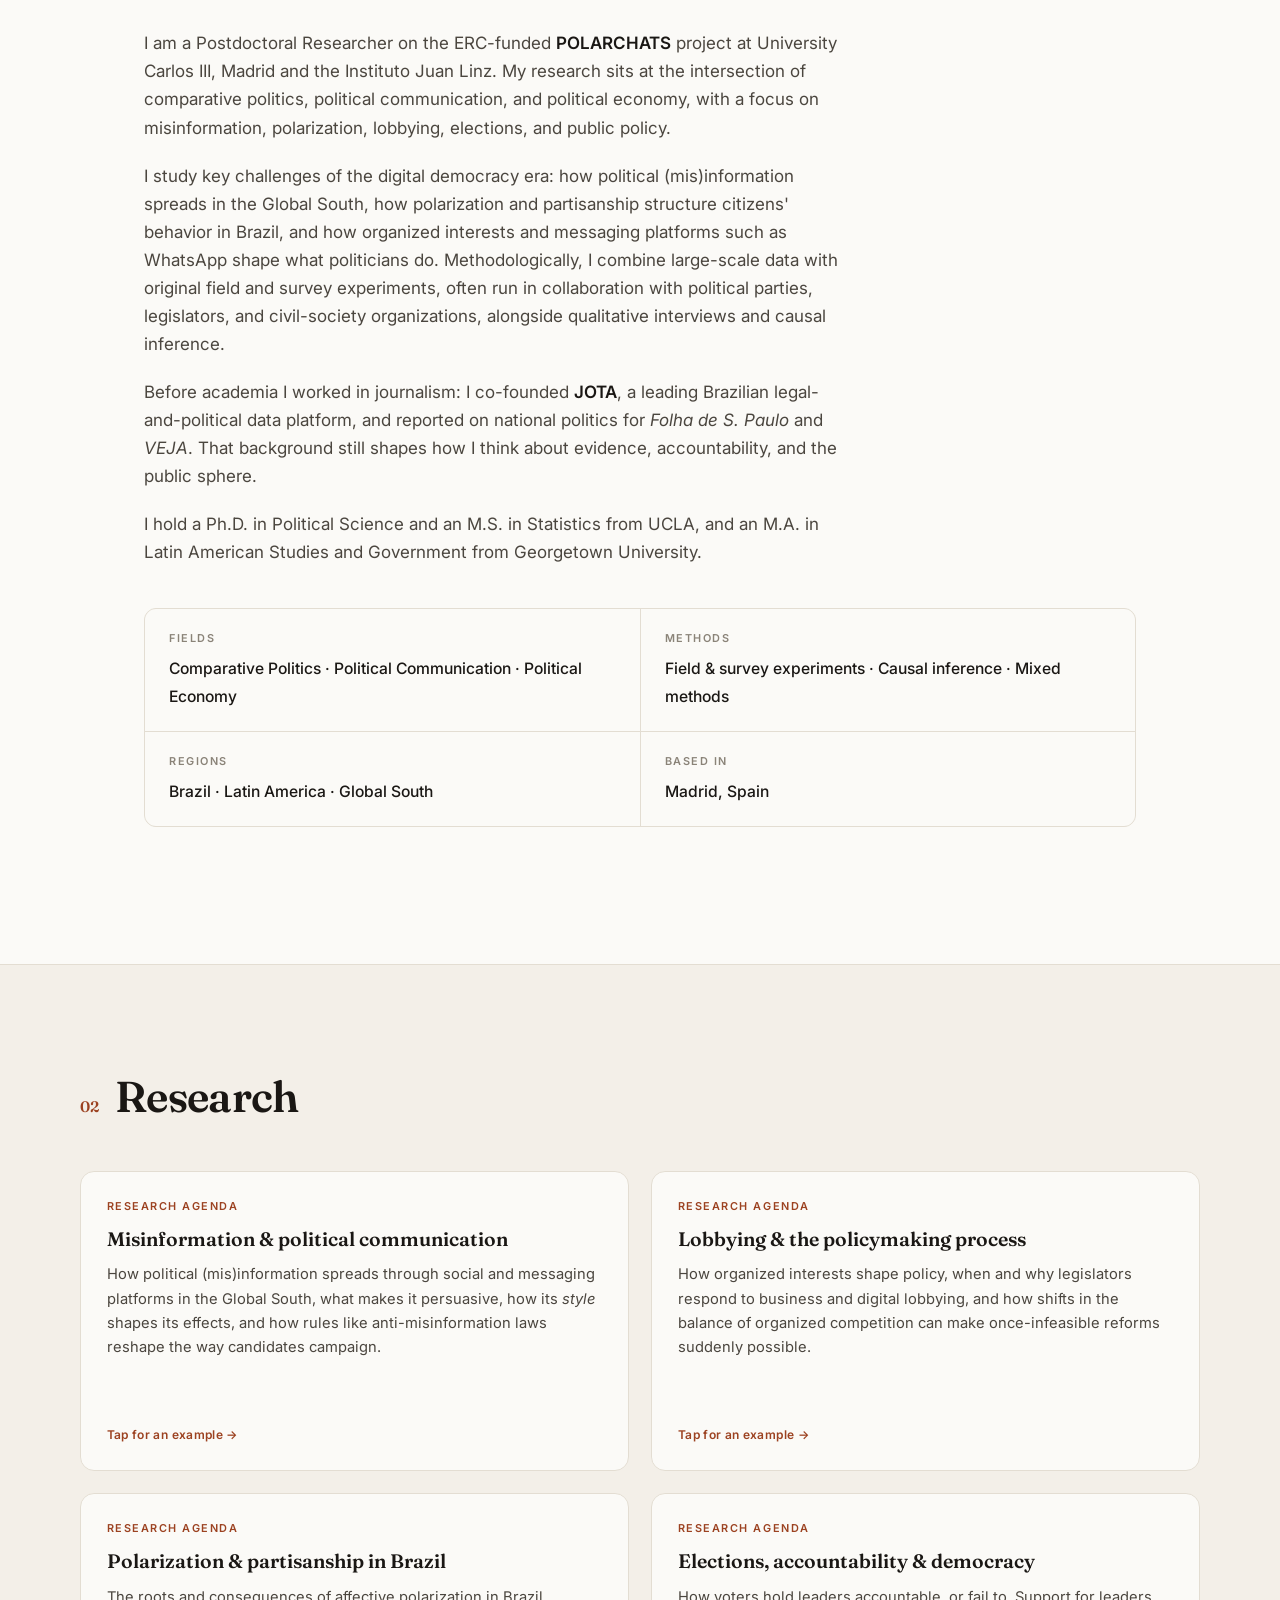
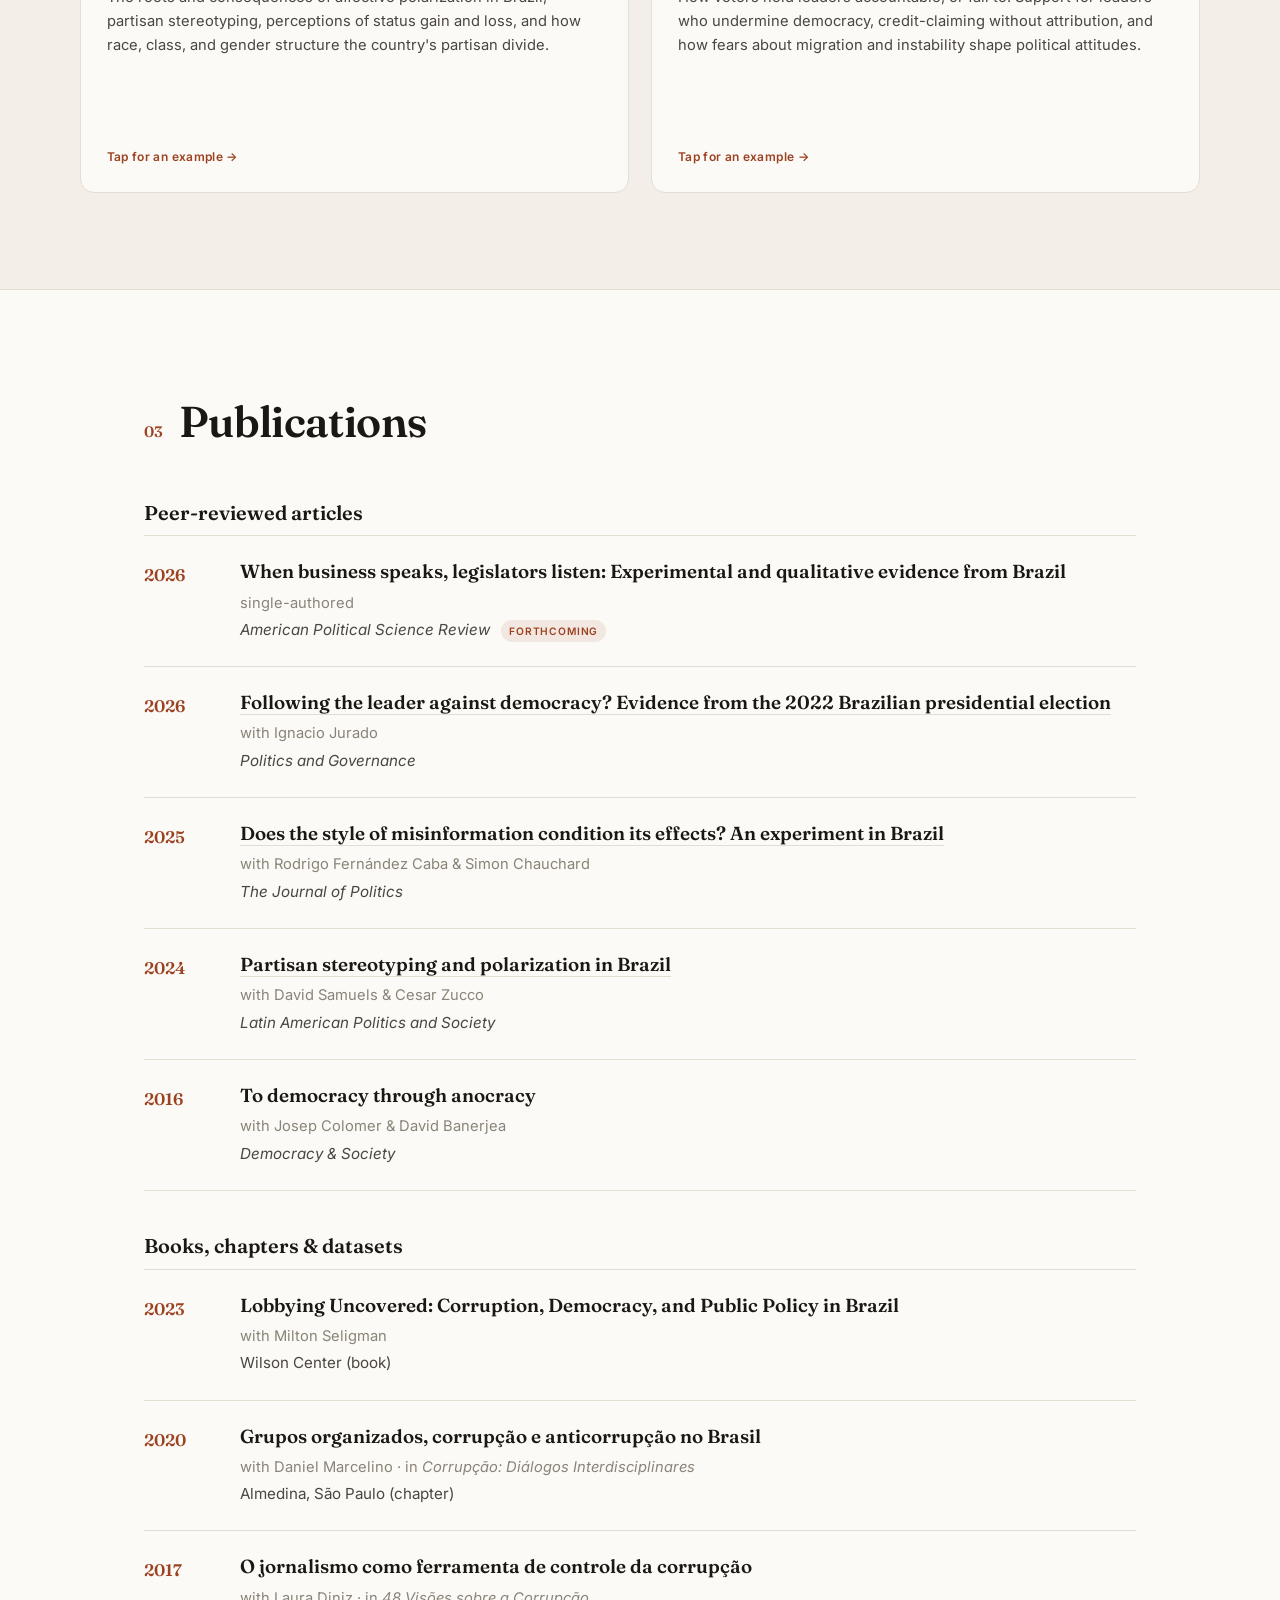
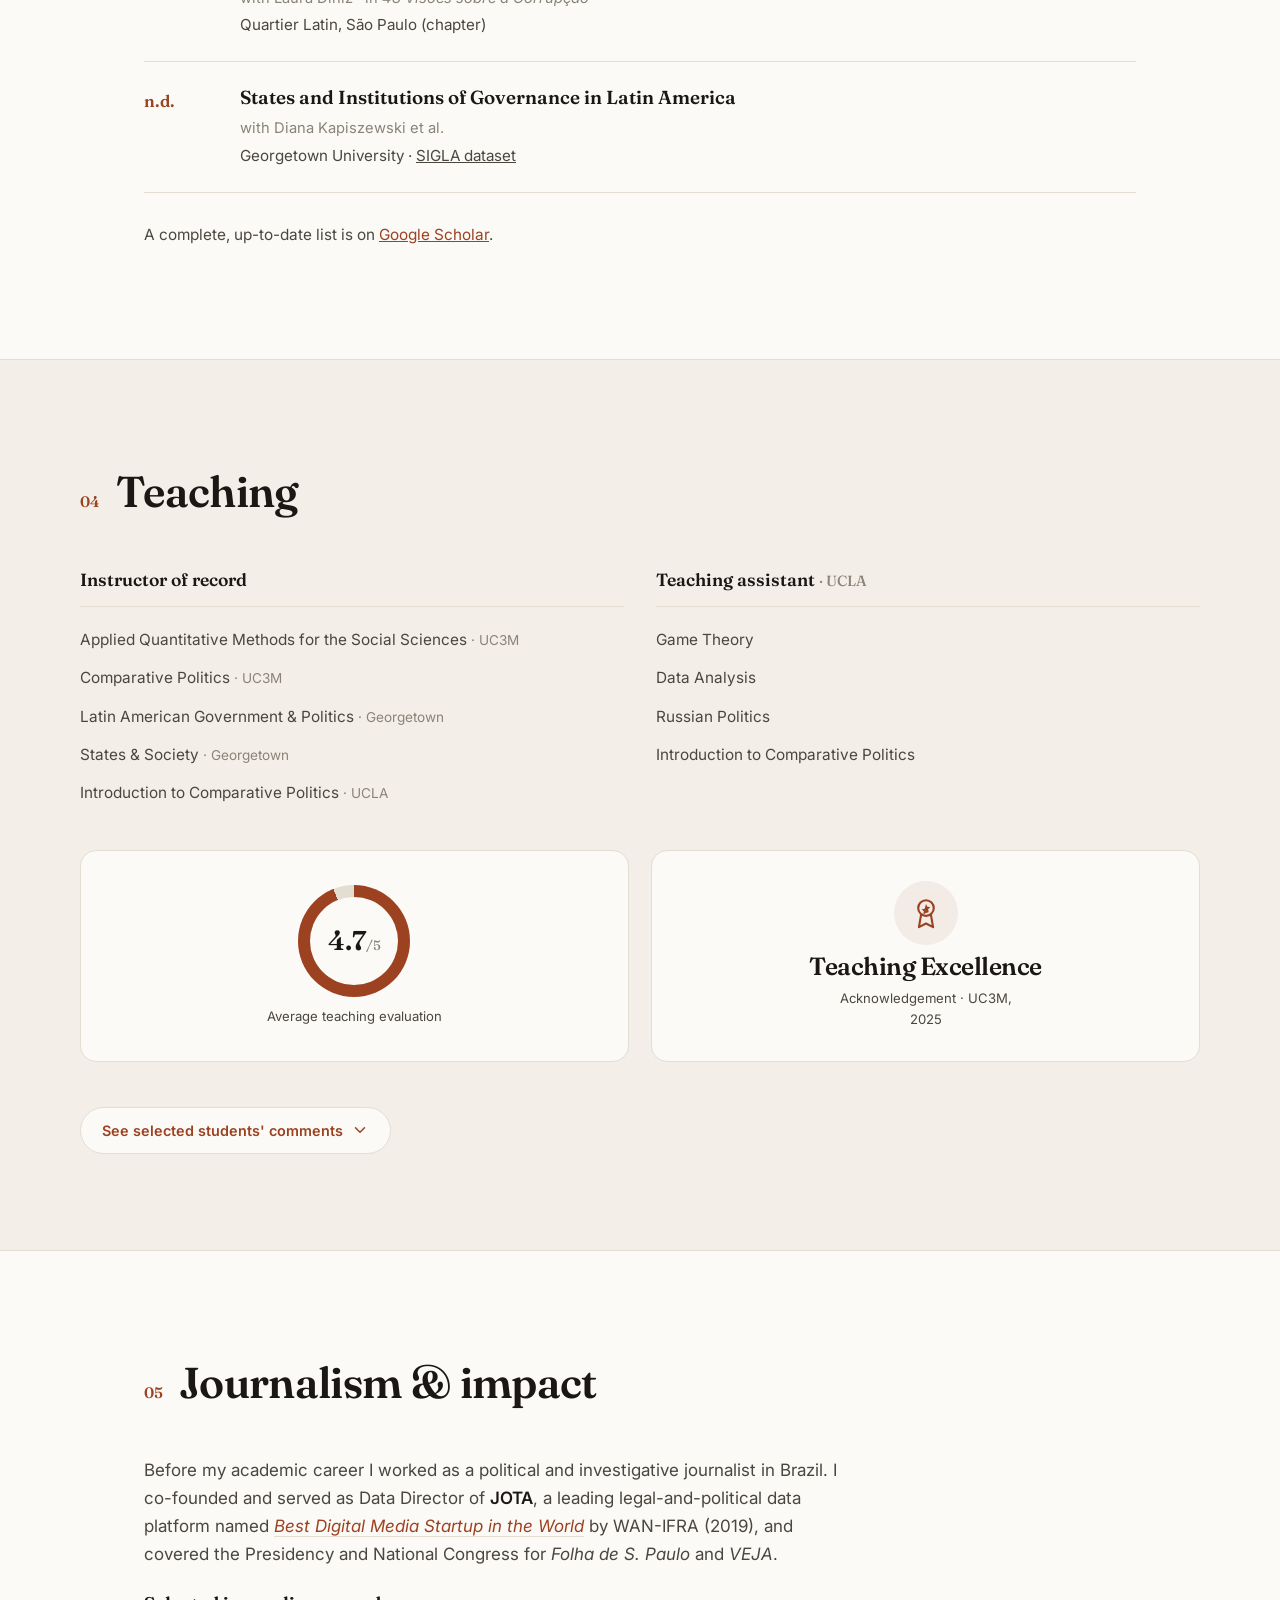
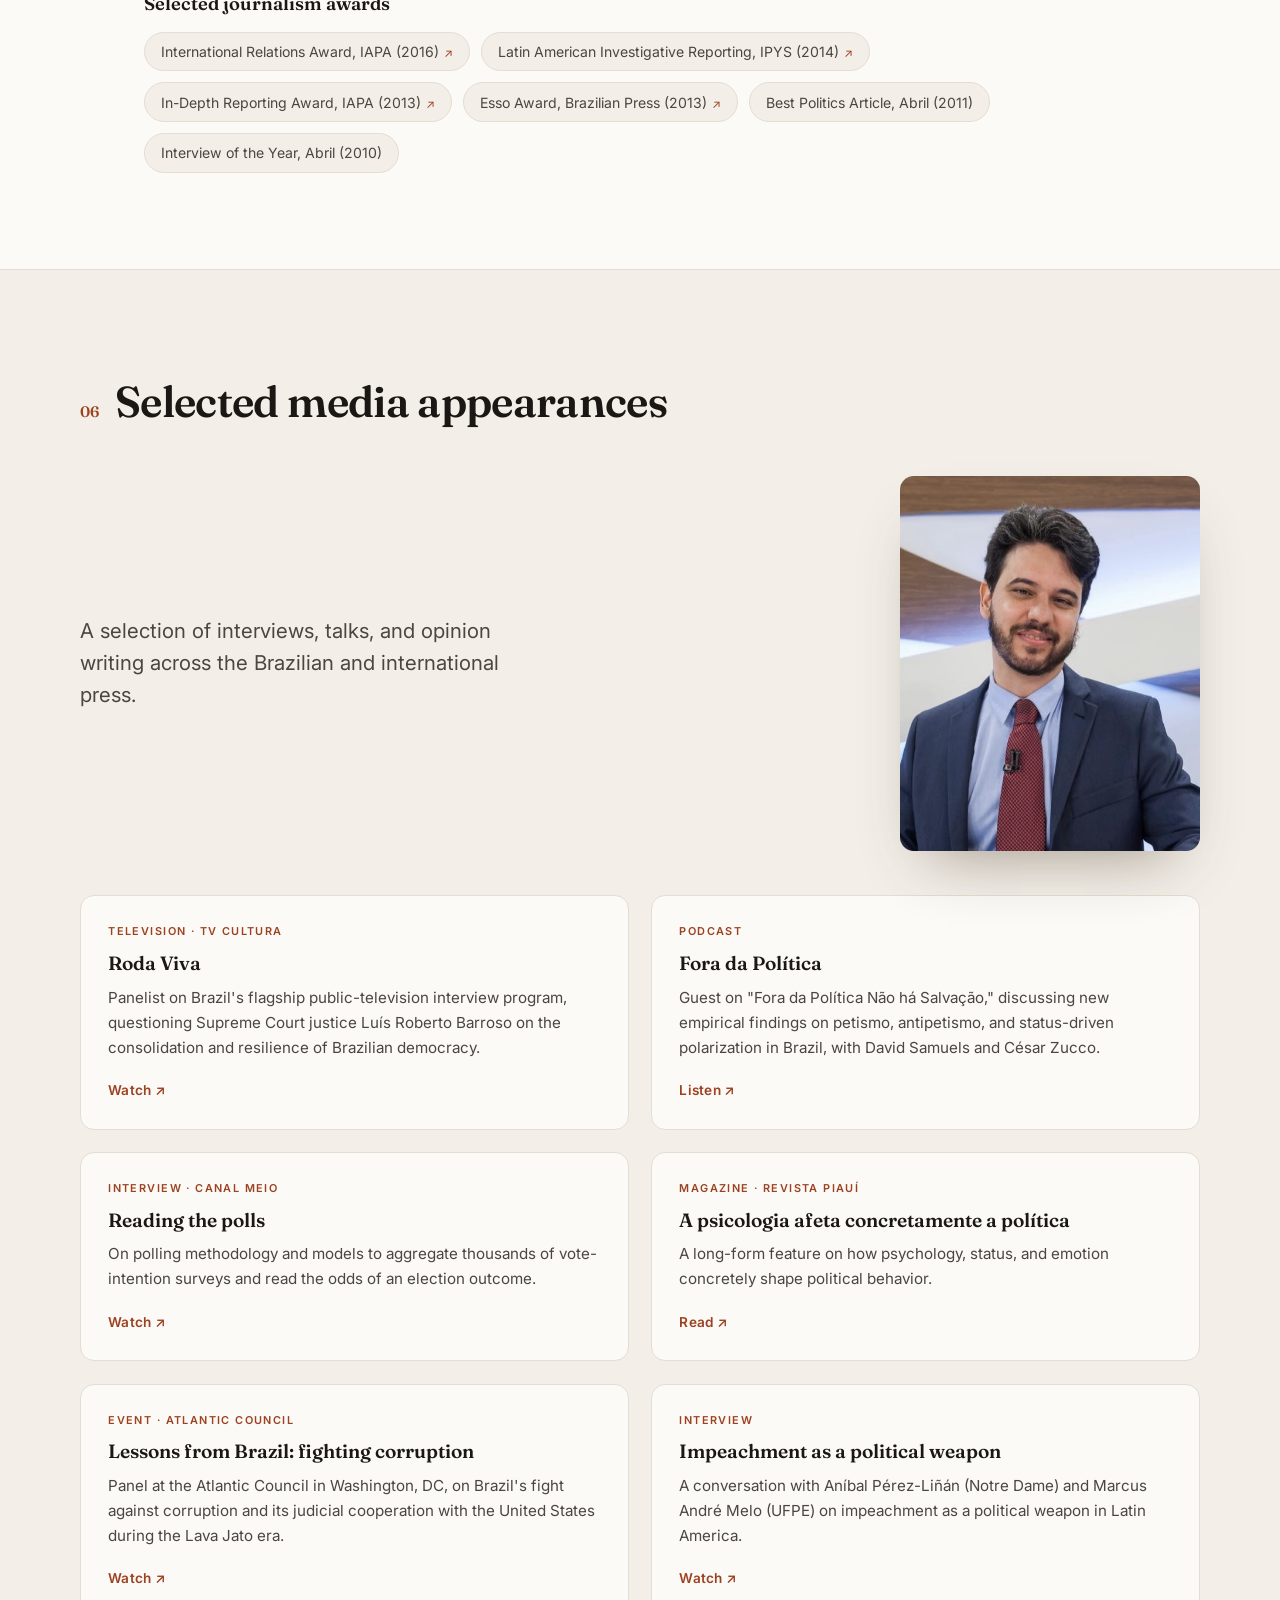
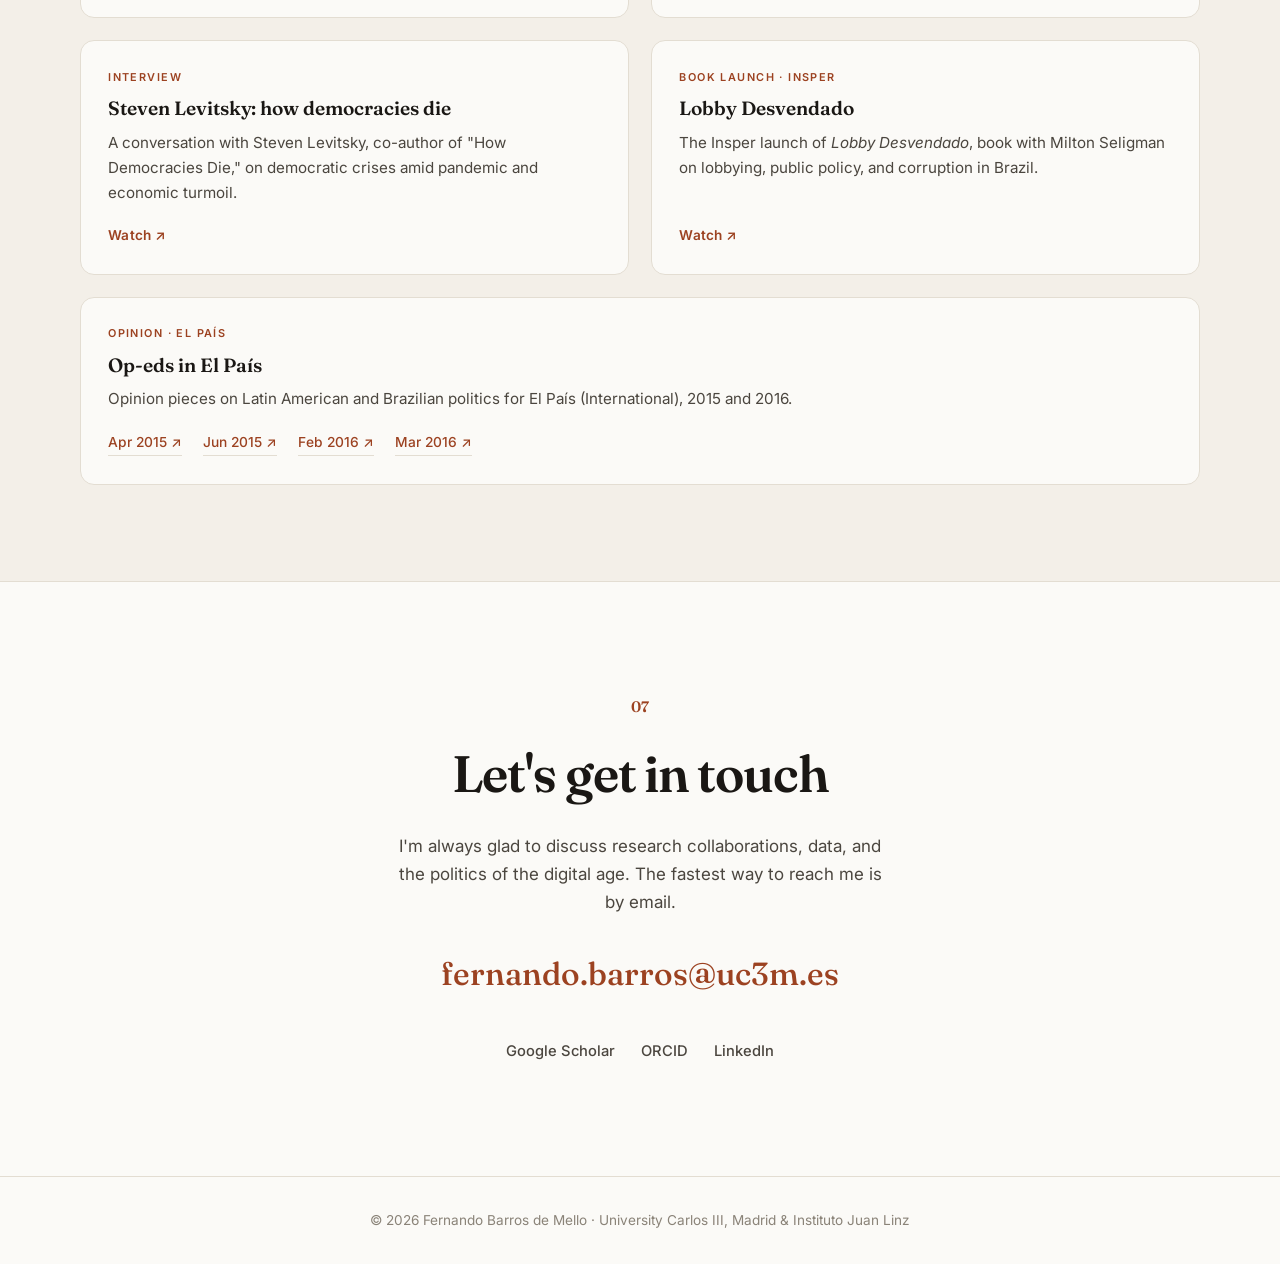
==== commit 5cd4c6b7: "Media: reword Canal Meio and Lobby Desvendado blurbs Co-Authored-By: Claude Opus 4.8 <noreply@anthro" ====
--- a/index.html
+++ b/index.html
@@ -528,8 +528,8 @@
           <p class="media__tag">Interview · Canal Meio</p>
           <h3 class="media__title">Reading the polls</h3>
           <p class="media__body">
-            On polling methodology and the JOTA tool he built to aggregate thousands
-            of vote-intention surveys and read the odds of an election outcome.
+            On polling methodology and models to aggregate thousands of
+            vote-intention surveys and read the odds of an election outcome.
           </p>
           <a class="media__link" href="https://www.youtube.com/watch?v=97DLs1eQaDw" target="_blank" rel="noopener">Watch <span aria-hidden="true">↗</span></a>
         </article>
@@ -579,7 +579,7 @@
           <p class="media__tag">Book launch · Insper</p>
           <h3 class="media__title">Lobby Desvendado</h3>
           <p class="media__body">
-            The Insper launch of <em>Lobby Desvendado</em>, his book with Milton
+            The Insper launch of <em>Lobby Desvendado</em>, book with Milton
             Seligman on lobbying, public policy, and corruption in Brazil.
           </p>
           <a class="media__link" href="https://www.youtube.com/watch?v=ejhvO4Dq8bI" target="_blank" rel="noopener">Watch <span aria-hidden="true">↗</span></a>
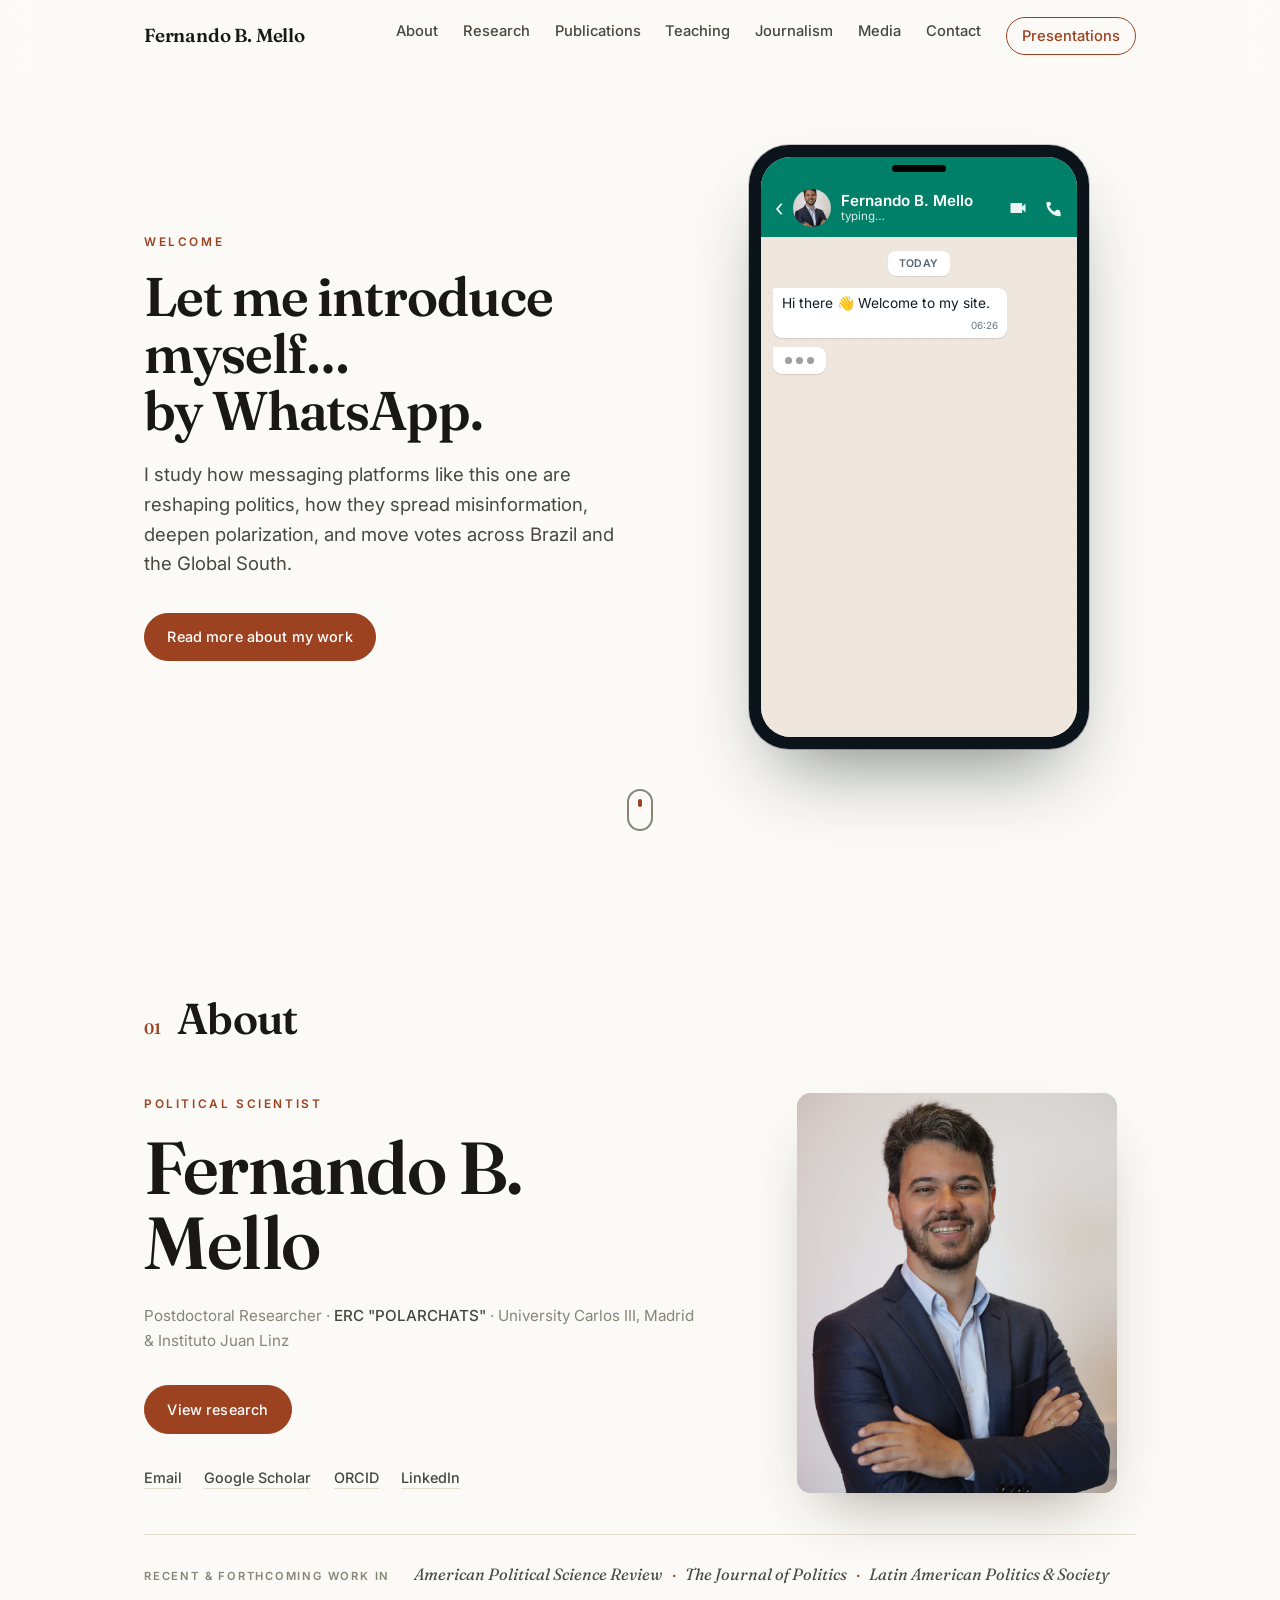
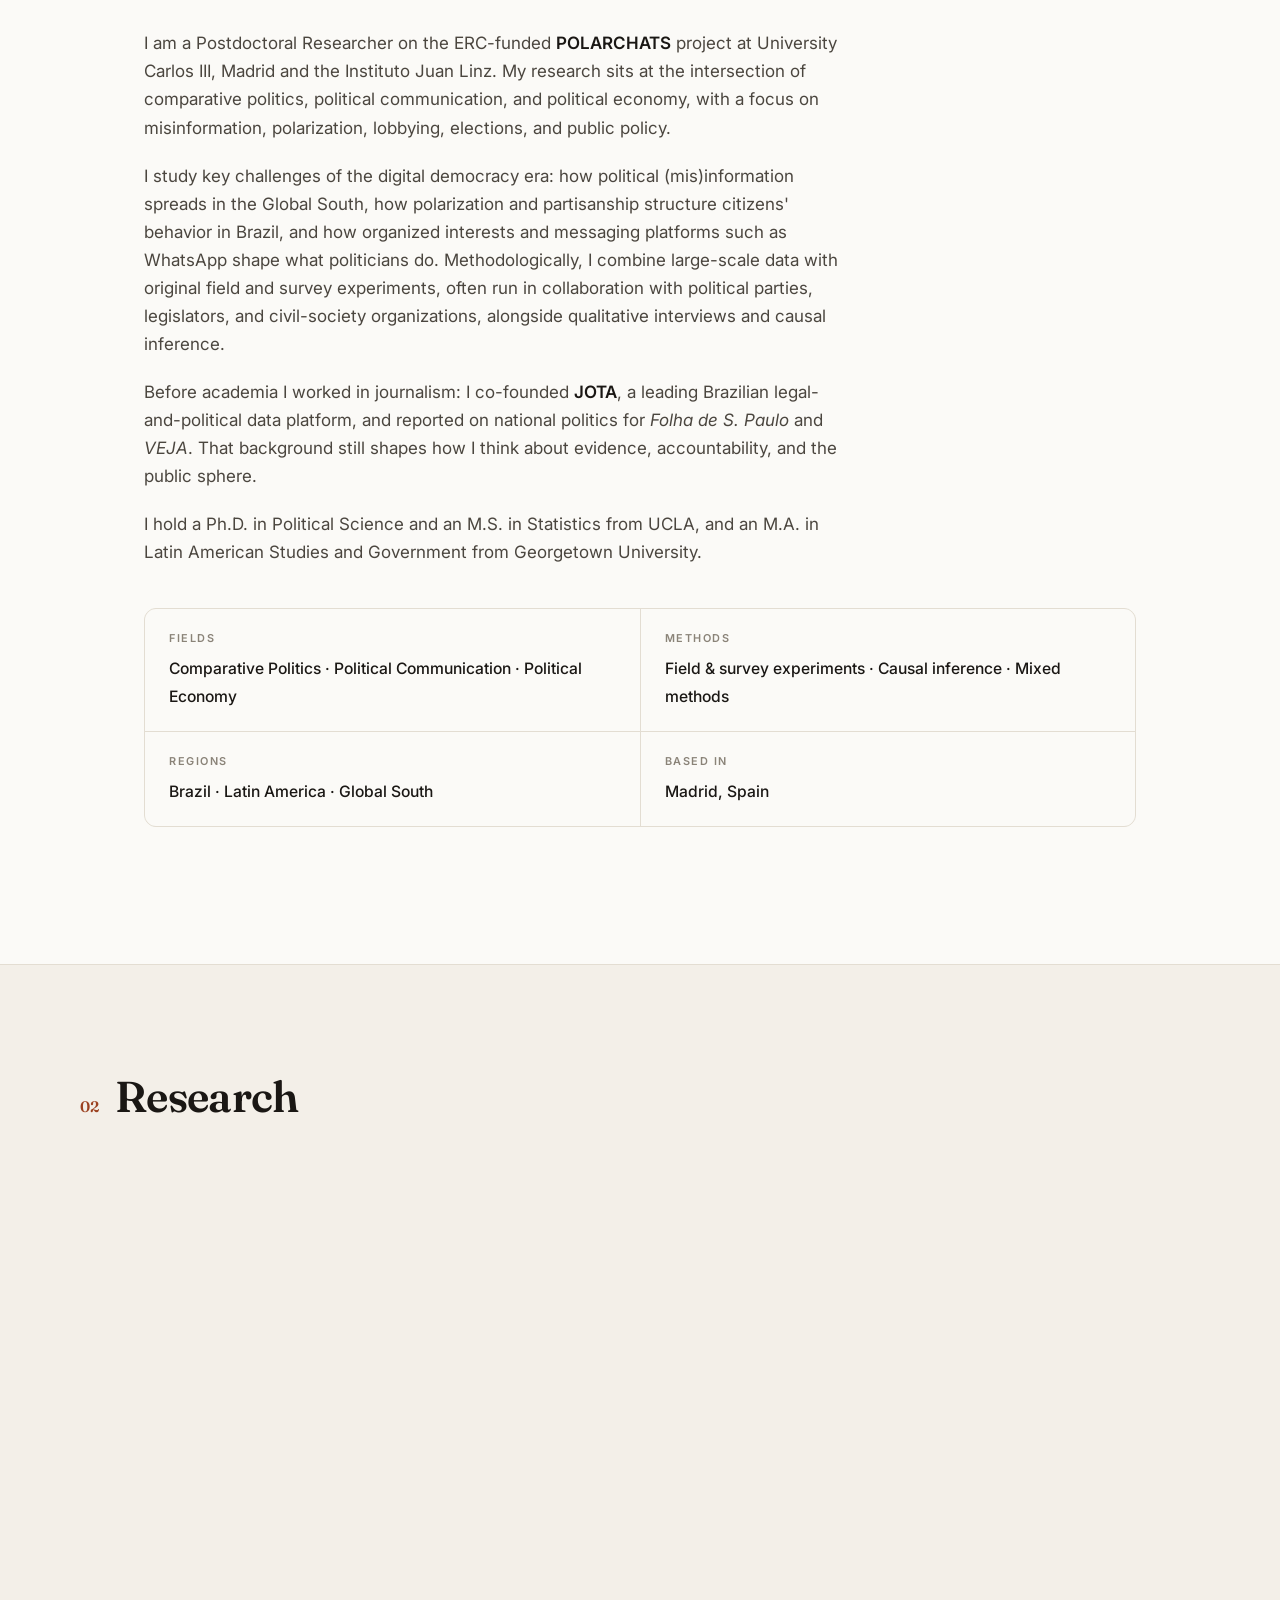
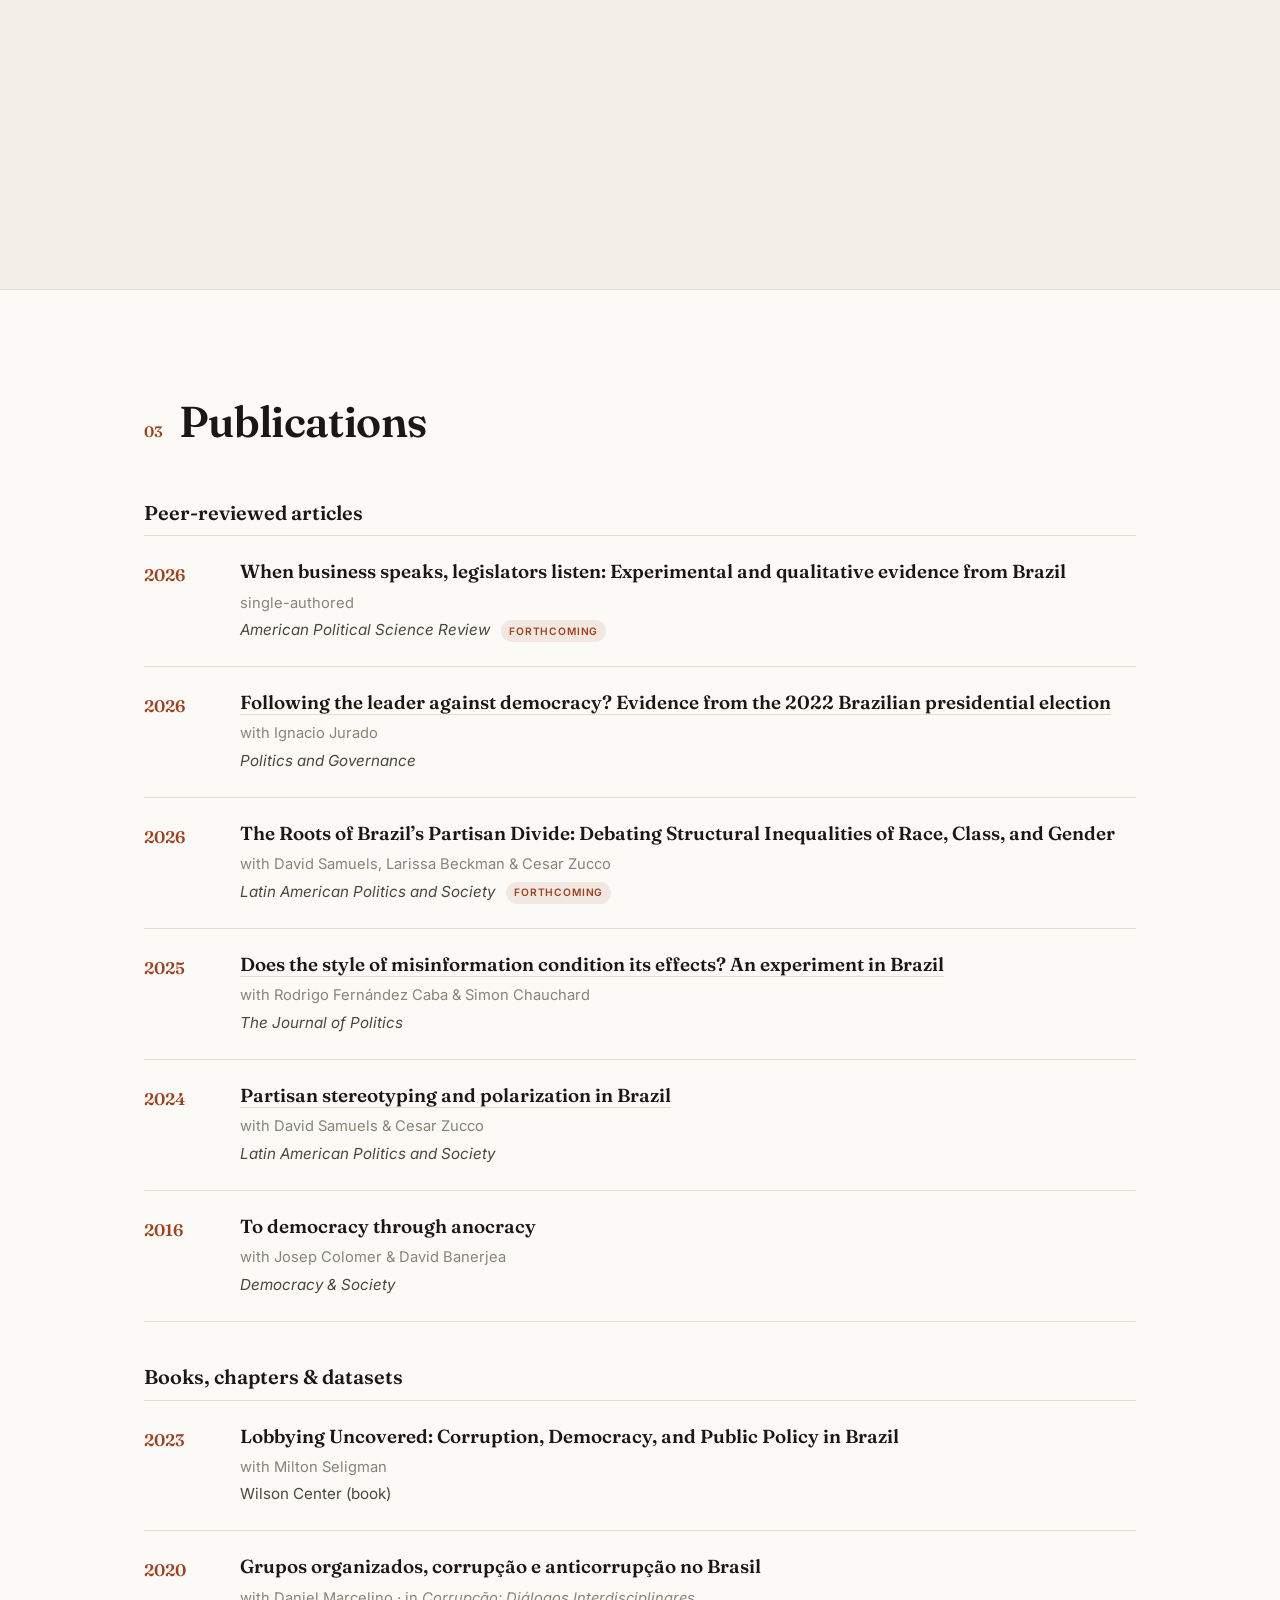
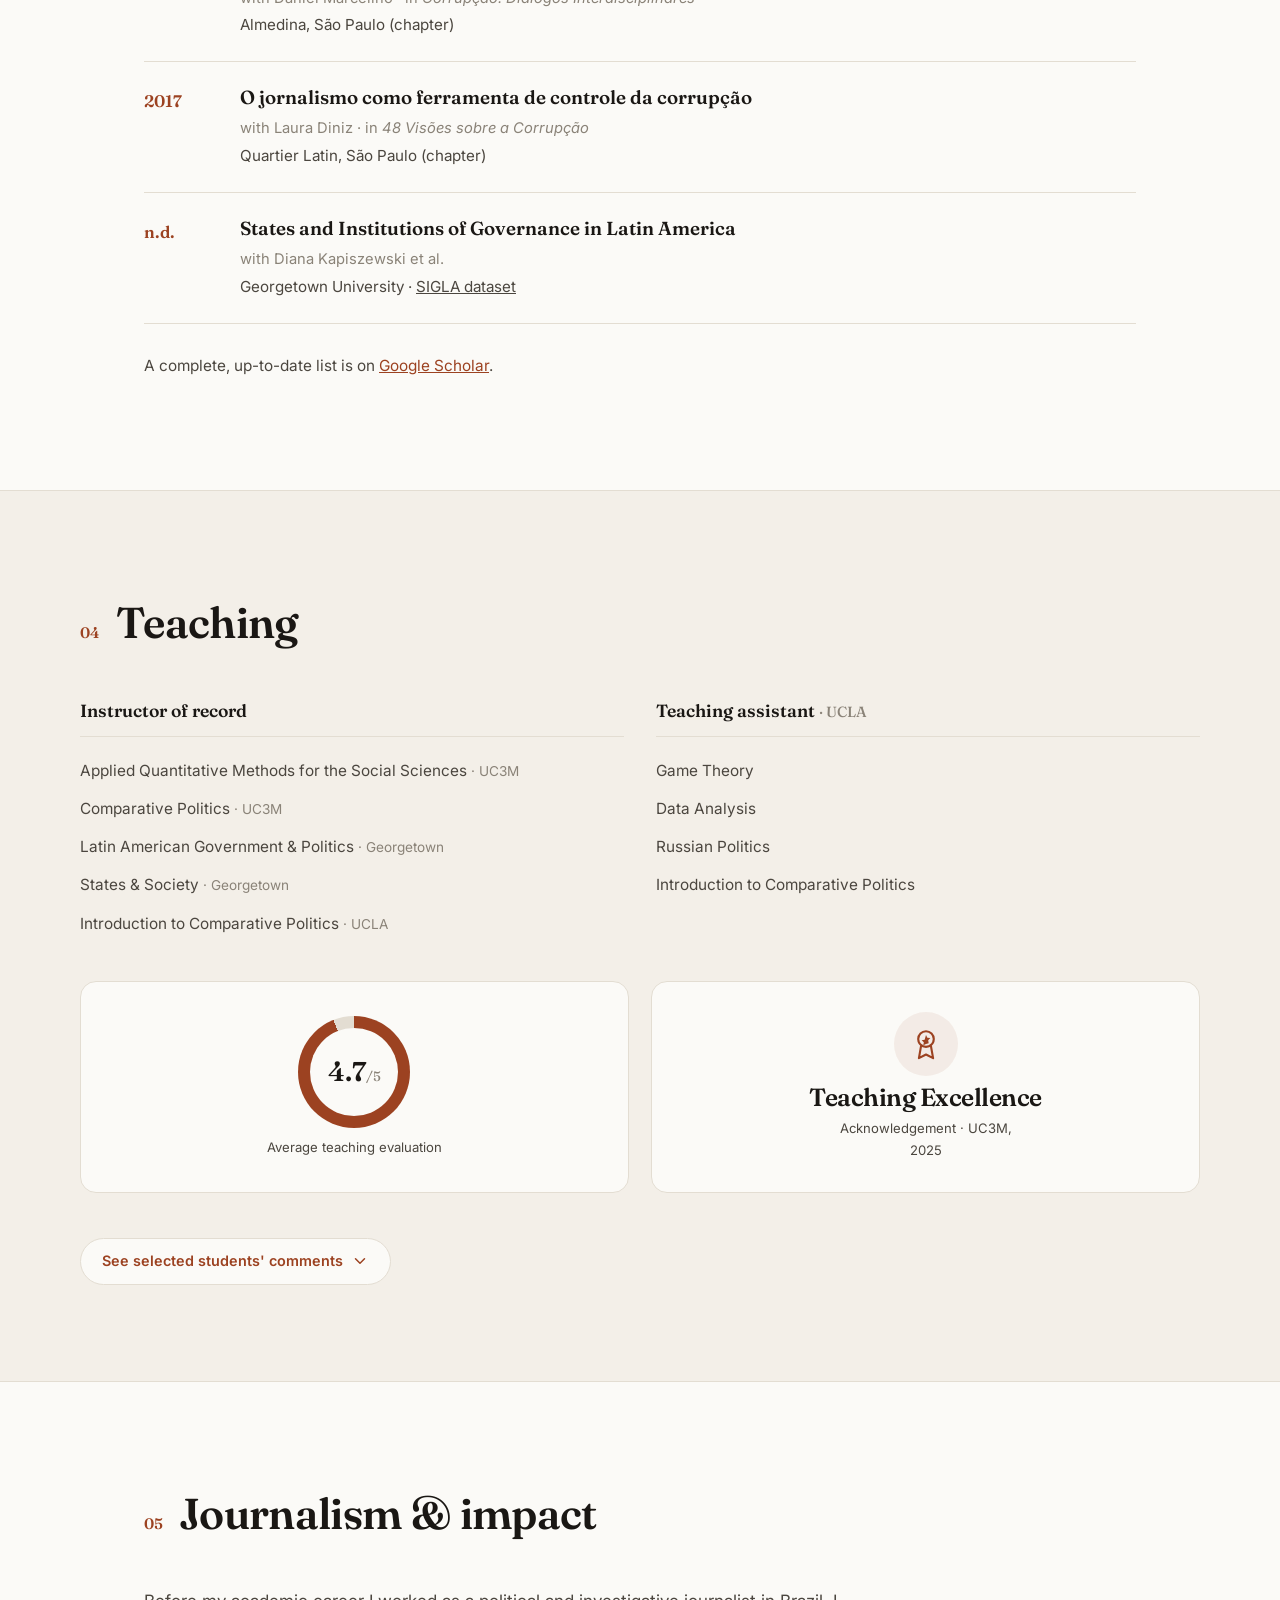
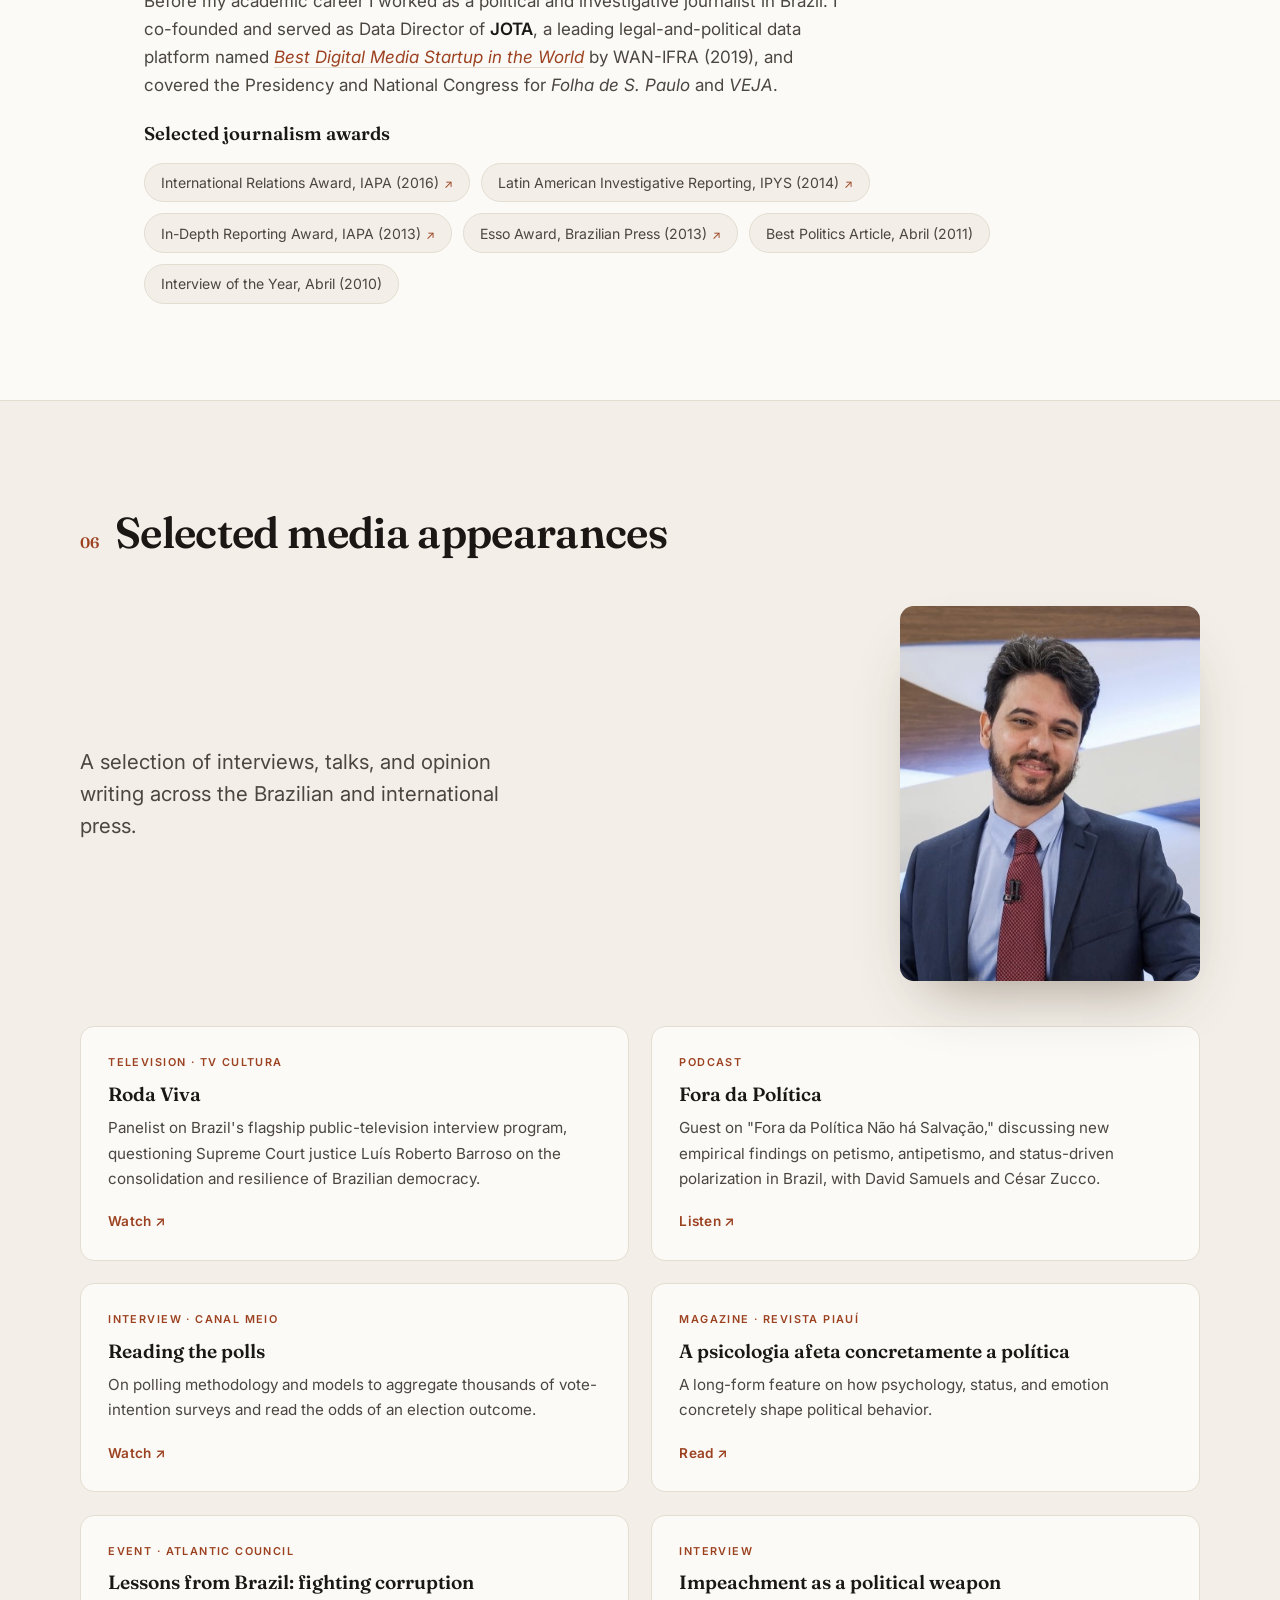
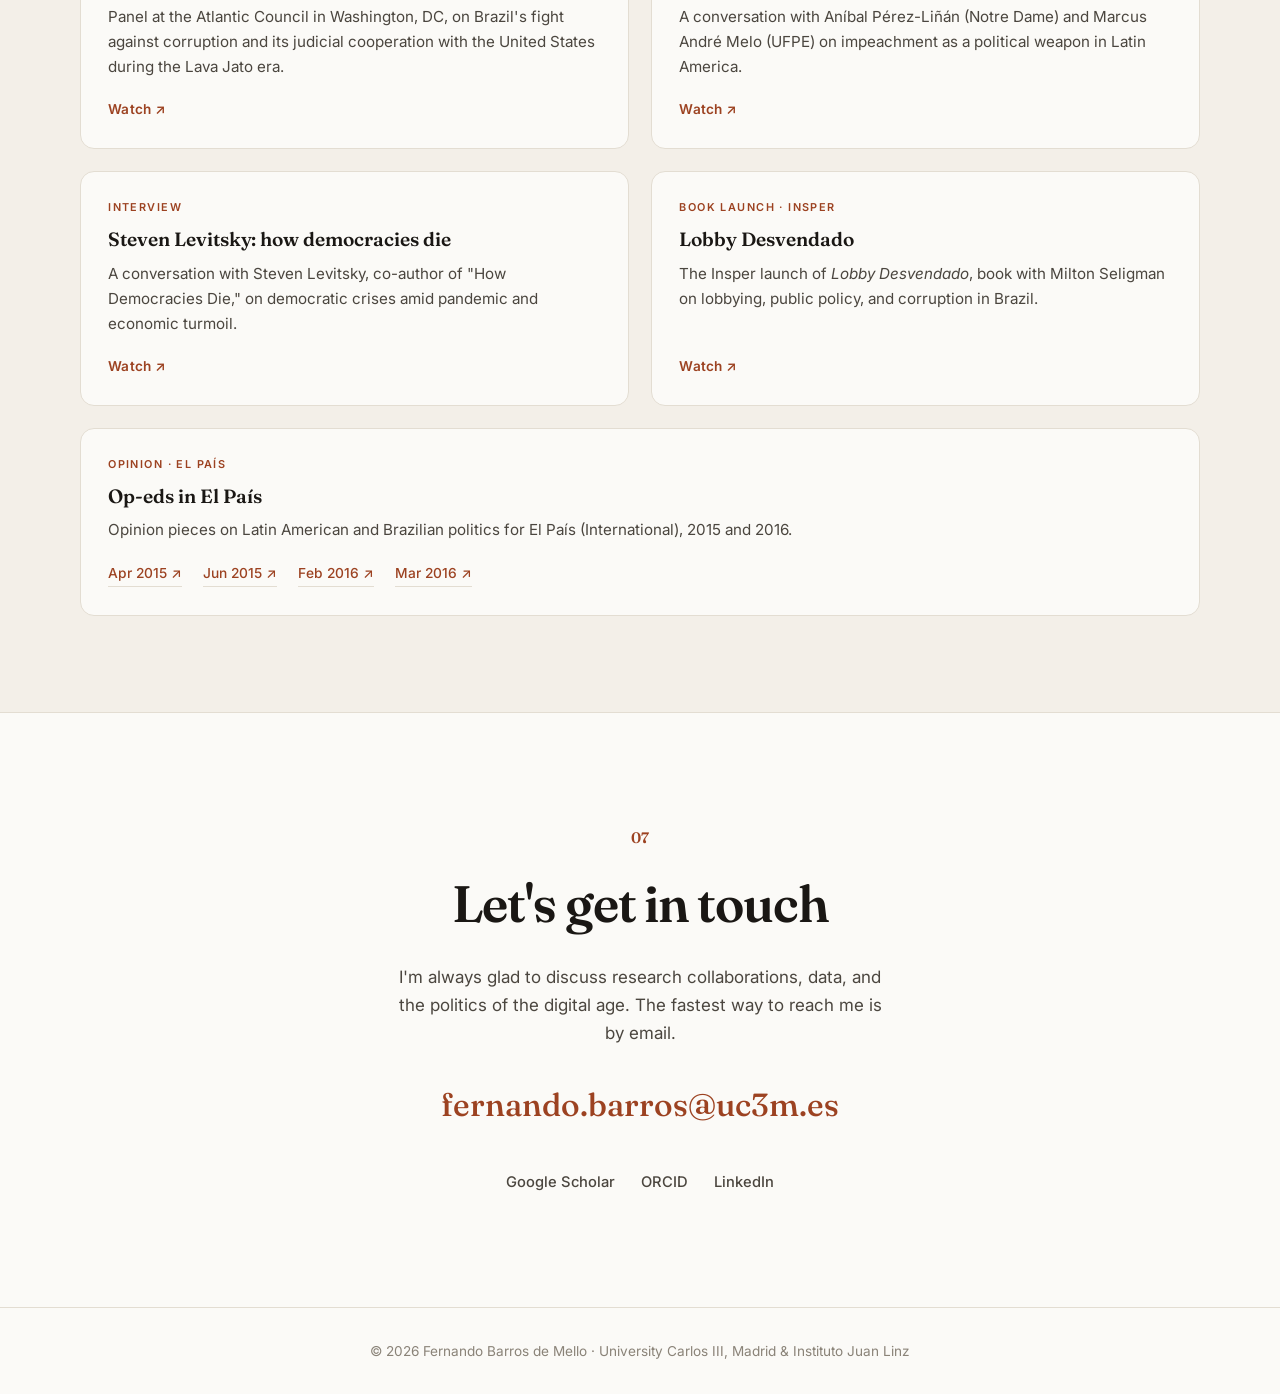
==== commit cdcd7e77: "Add forthcoming LAPS paper on Brazil's partisan divide Co-Authored-By: Claude Sonnet 5 <noreply@anth" ====
--- a/index.html
+++ b/index.html
@@ -302,6 +302,14 @@
             <h4 class="pub__title"><a href="https://doi.org/10.17645/pag.11547" target="_blank" rel="noopener">Following the leader against democracy? Evidence from the 2022 Brazilian presidential election</a></h4>
             <p class="pub__authors">with Ignacio Jurado</p>
             <p class="pub__venue"><em>Politics and Governance</em></p>
+          </div>
+        </li>
+        <li class="pub reveal">
+          <span class="pub__year">2026</span>
+          <div class="pub__meta">
+            <h4 class="pub__title">The Roots of Brazil&rsquo;s Partisan Divide: Debating Structural Inequalities of Race, Class, and Gender</h4>
+            <p class="pub__authors">with David Samuels, Larissa Beckman &amp; Cesar Zucco</p>
+            <p class="pub__venue"><em>Latin American Politics and Society</em> <span class="pub__flag">Forthcoming</span></p>
           </div>
         </li>
         <li class="pub reveal">
--- a/styles.css
+++ b/styles.css
@@ -922,7 +922,11 @@
   border: 1px solid var(--line);
   border-radius: 14px;
   padding: 1.35rem 1.4rem 1.2rem;
-}
+  opacity: 0;
+  transform: translateY(14px);
+  transition: opacity .5s ease, transform .5s ease;
+}
+.quote.in { opacity: 1; transform: none; }
 .quote blockquote {
   margin: 0 0 0.85rem;
   font-size: 0.9rem;
@@ -1093,7 +1097,7 @@
 /* ---------- Presentations ---------- */
 .pres__note { color: var(--ink-soft); margin: 0 0 1.7rem; max-width: 60ch; }
 .pres-list { list-style: none; padding: 0; margin: 0; display: grid; gap: 0.9rem; }
-.pres__open {
+.pres__open, .pres__link {
   width: 100%;
   display: flex;
   align-items: center;
@@ -1107,10 +1111,11 @@
   cursor: pointer;
   font: inherit;
   color: inherit;
+  text-decoration: none;
   transition: transform .2s ease, box-shadow .2s ease, border-color .2s ease;
 }
-.pres__open:hover { transform: translateY(-3px); box-shadow: 0 22px 44px -30px rgba(60,40,20,.4); border-color: #d8cdbb; }
-.pres__open:focus-visible { outline: 2px solid var(--accent); outline-offset: 3px; }
+.pres__open:hover, .pres__link:hover { transform: translateY(-3px); box-shadow: 0 22px 44px -30px rgba(60,40,20,.4); border-color: #d8cdbb; }
+.pres__open:focus-visible, .pres__link:focus-visible { outline: 2px solid var(--accent); outline-offset: 3px; }
 .pres__info { display: flex; flex-direction: column; gap: 3px; }
 .pres__title { font-family: var(--serif); font-weight: 600; font-size: 1.2rem; }
 .pres__meta { font-size: 0.85rem; color: var(--muted); }
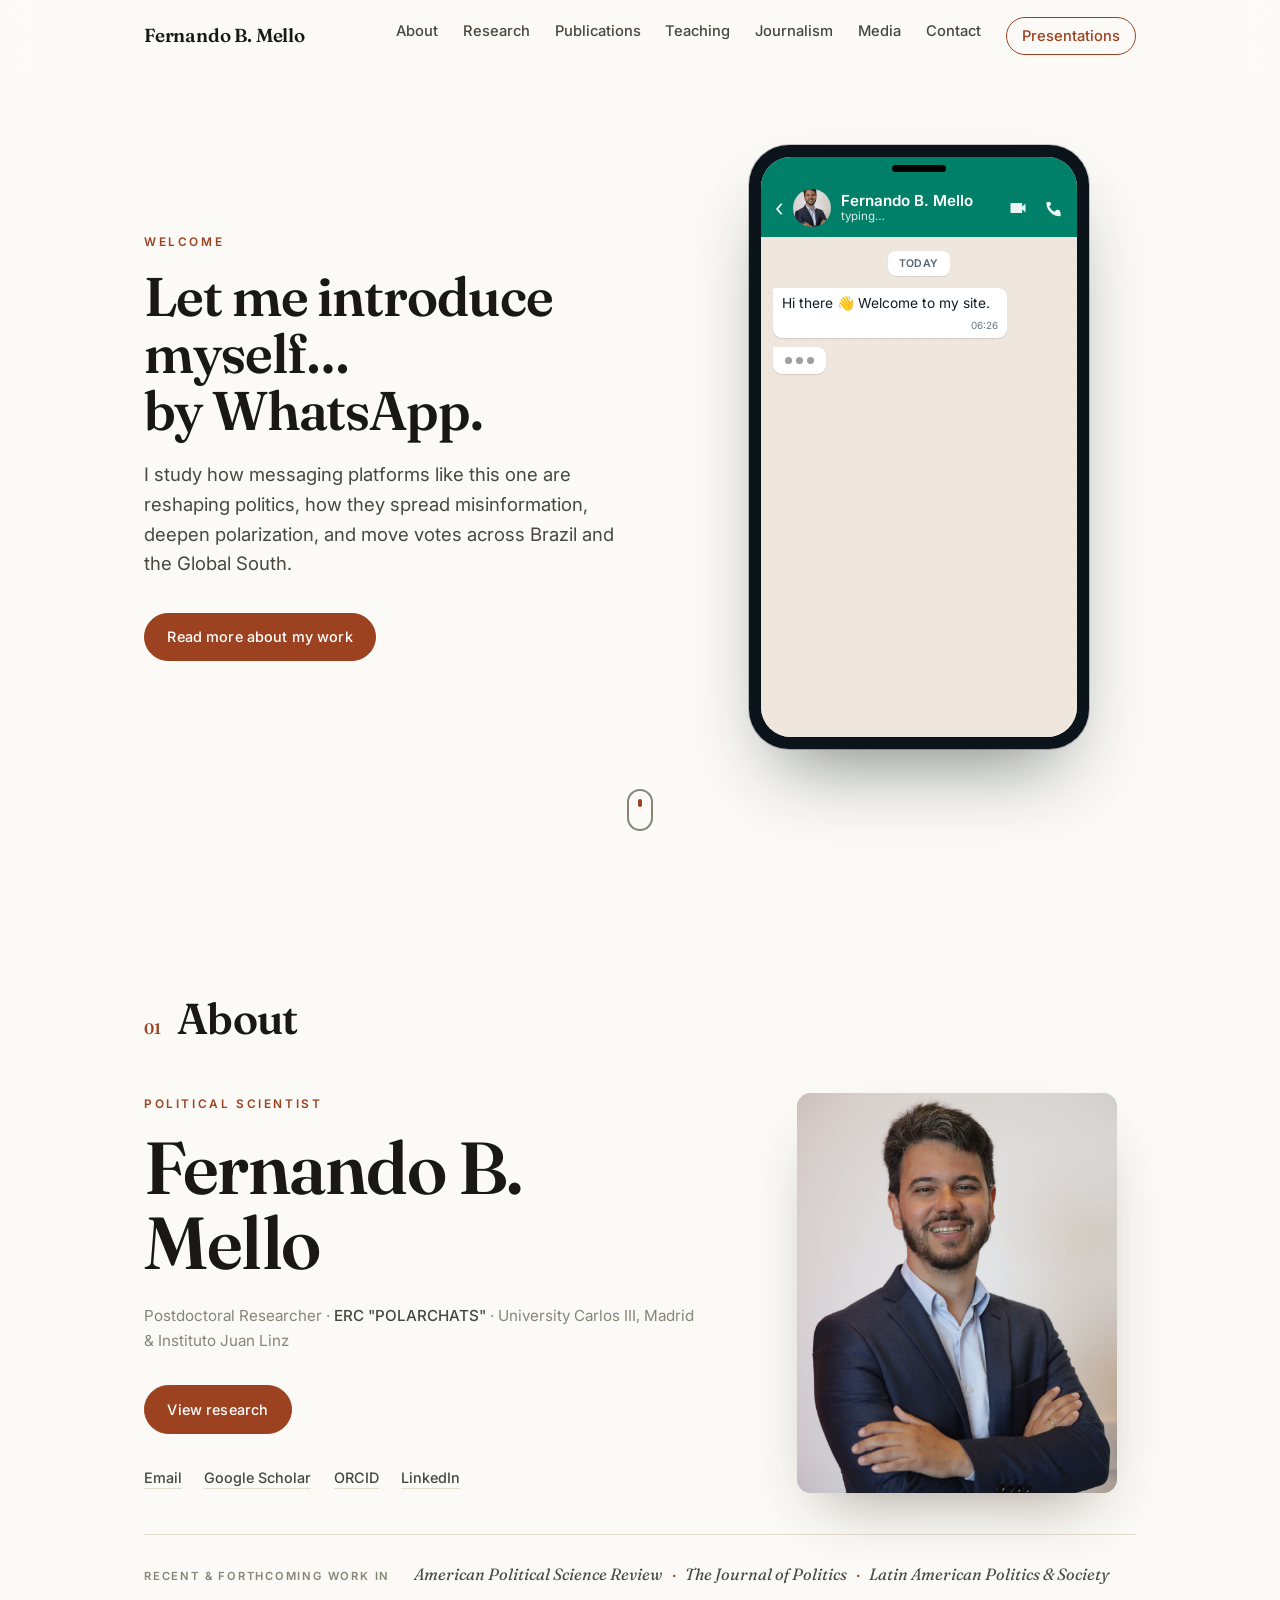
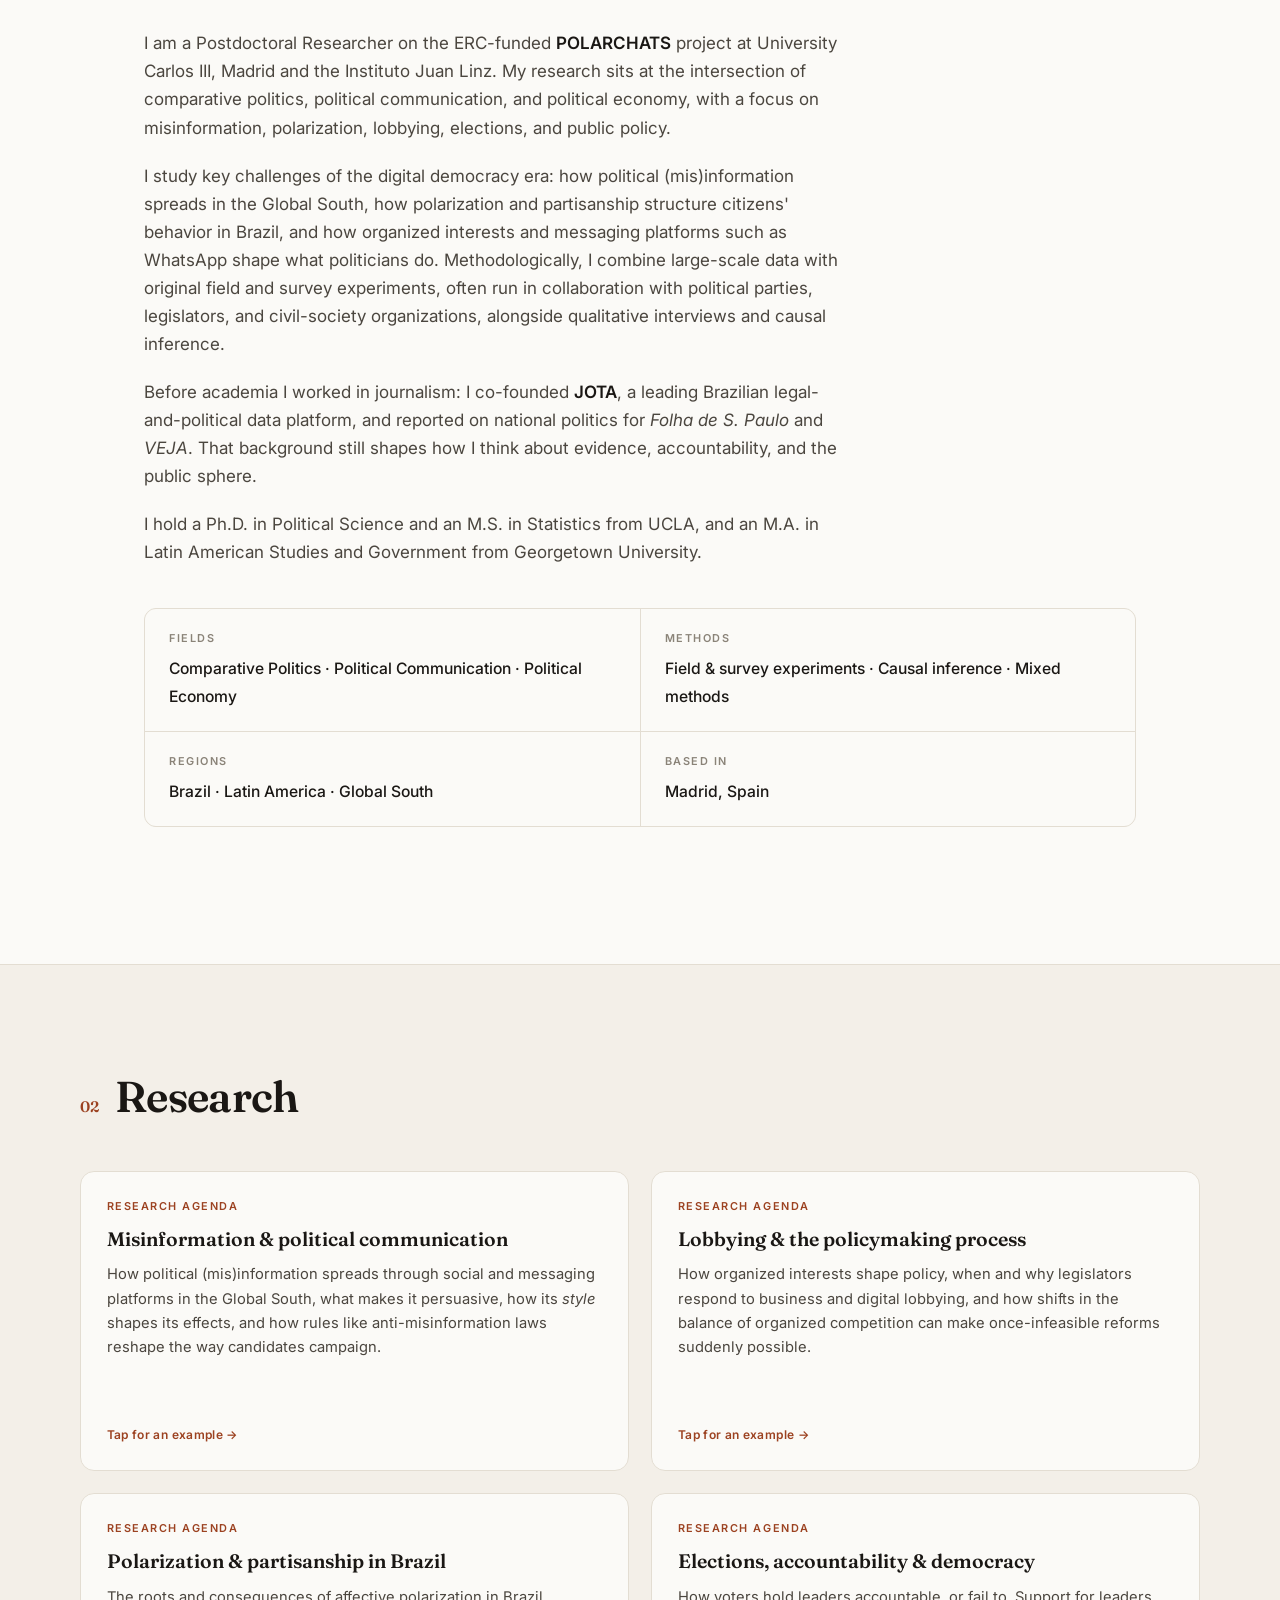
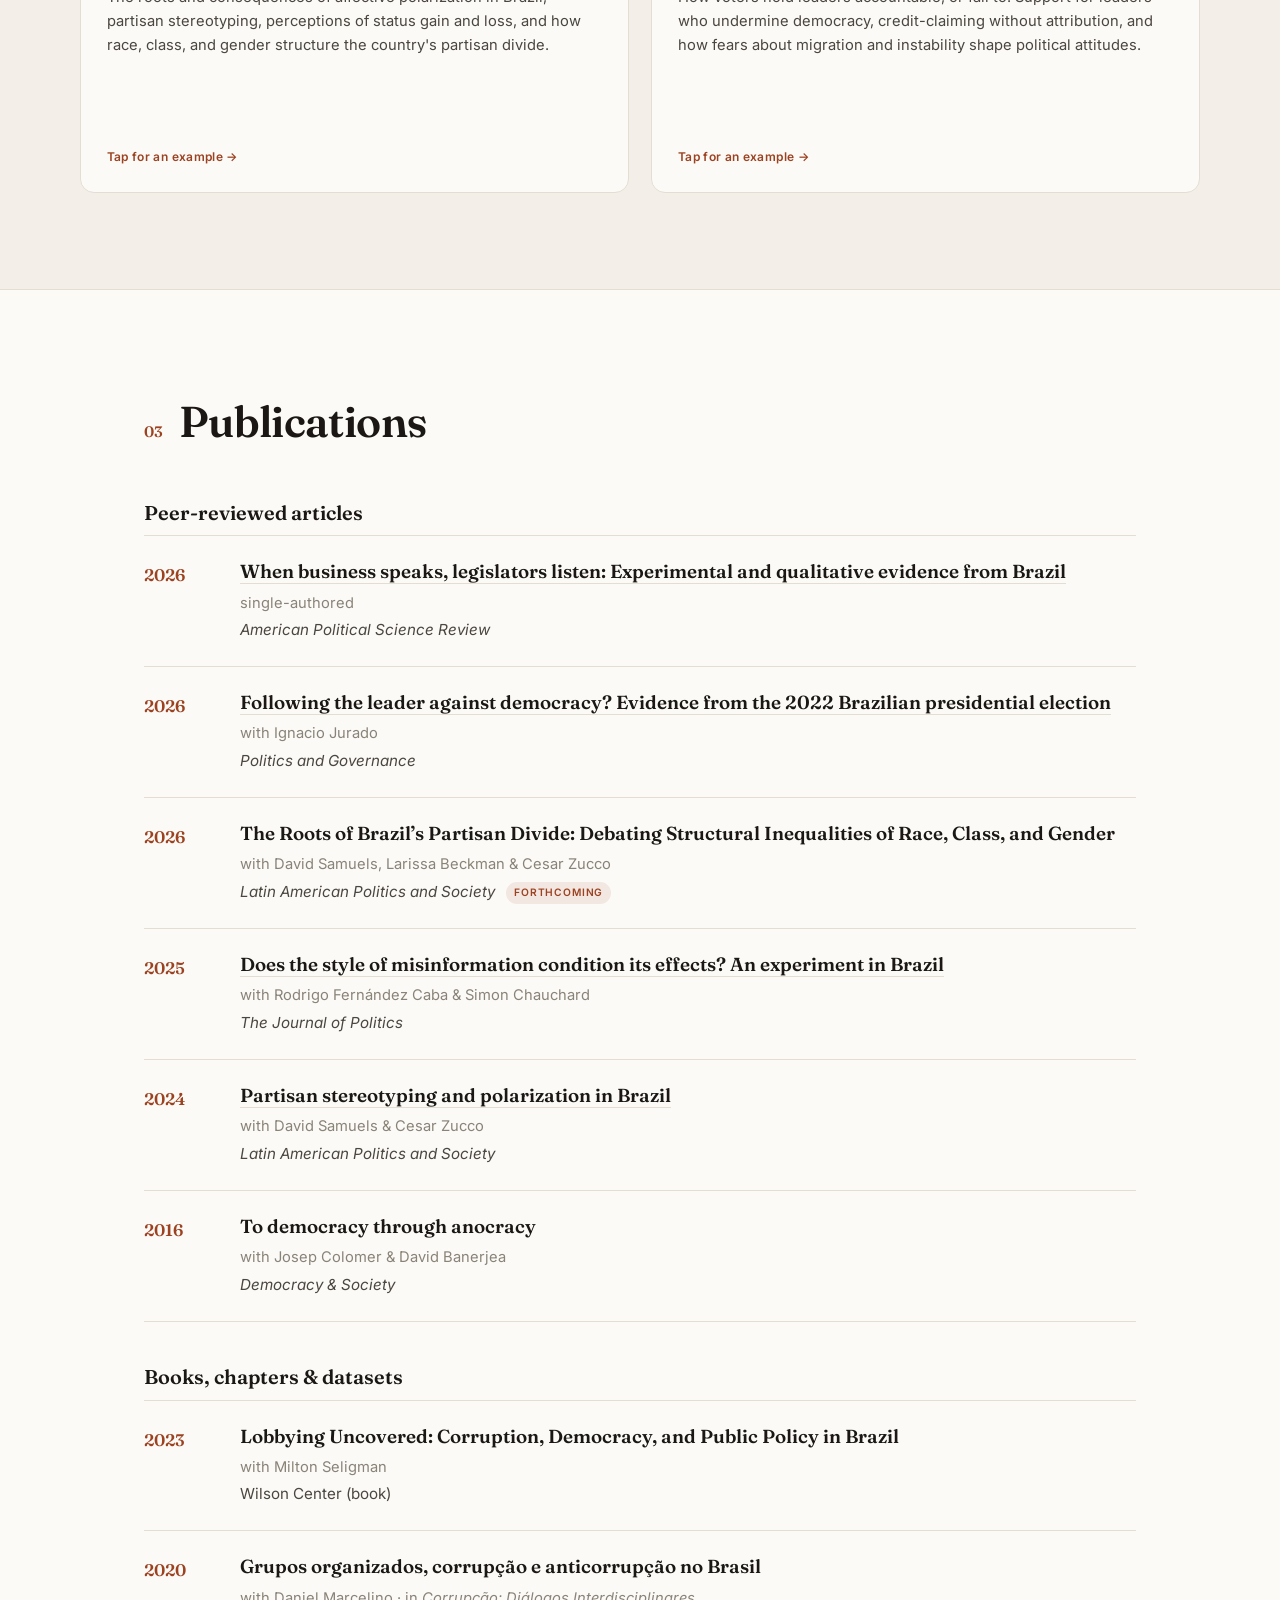
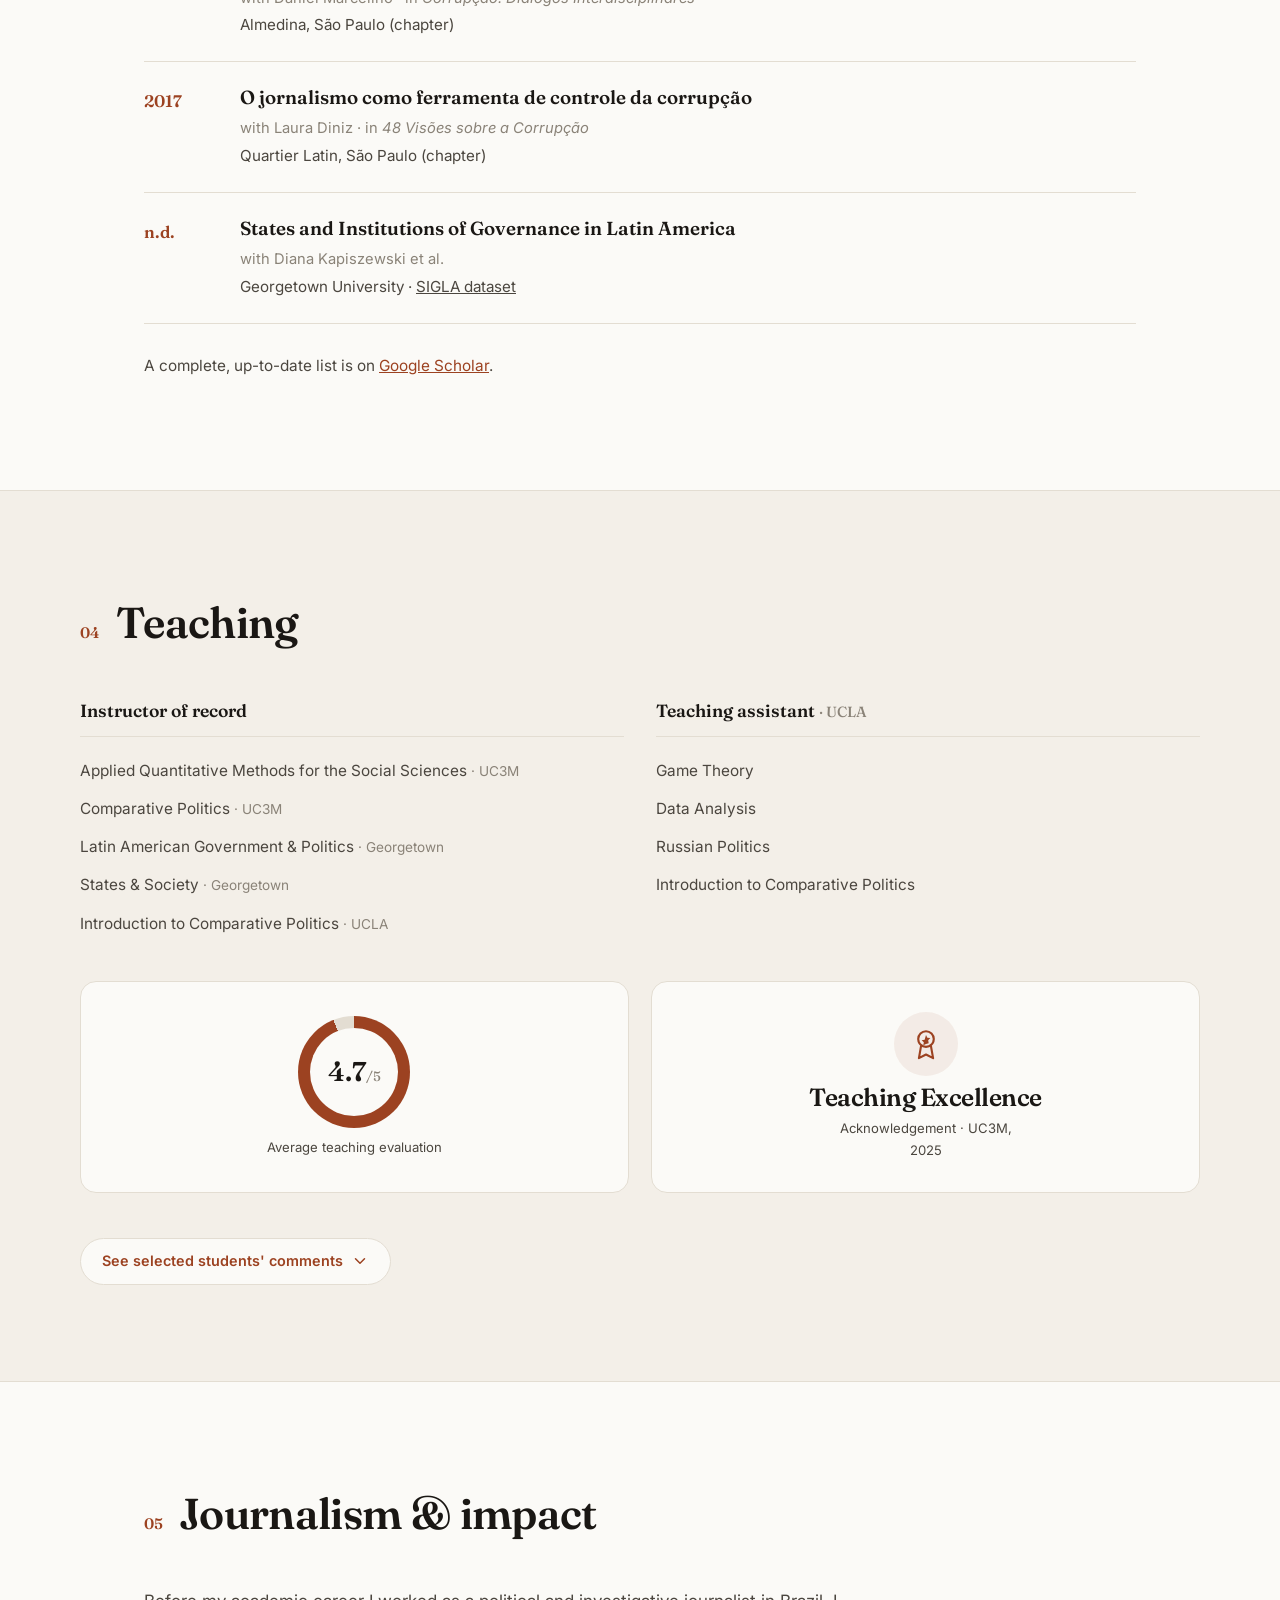
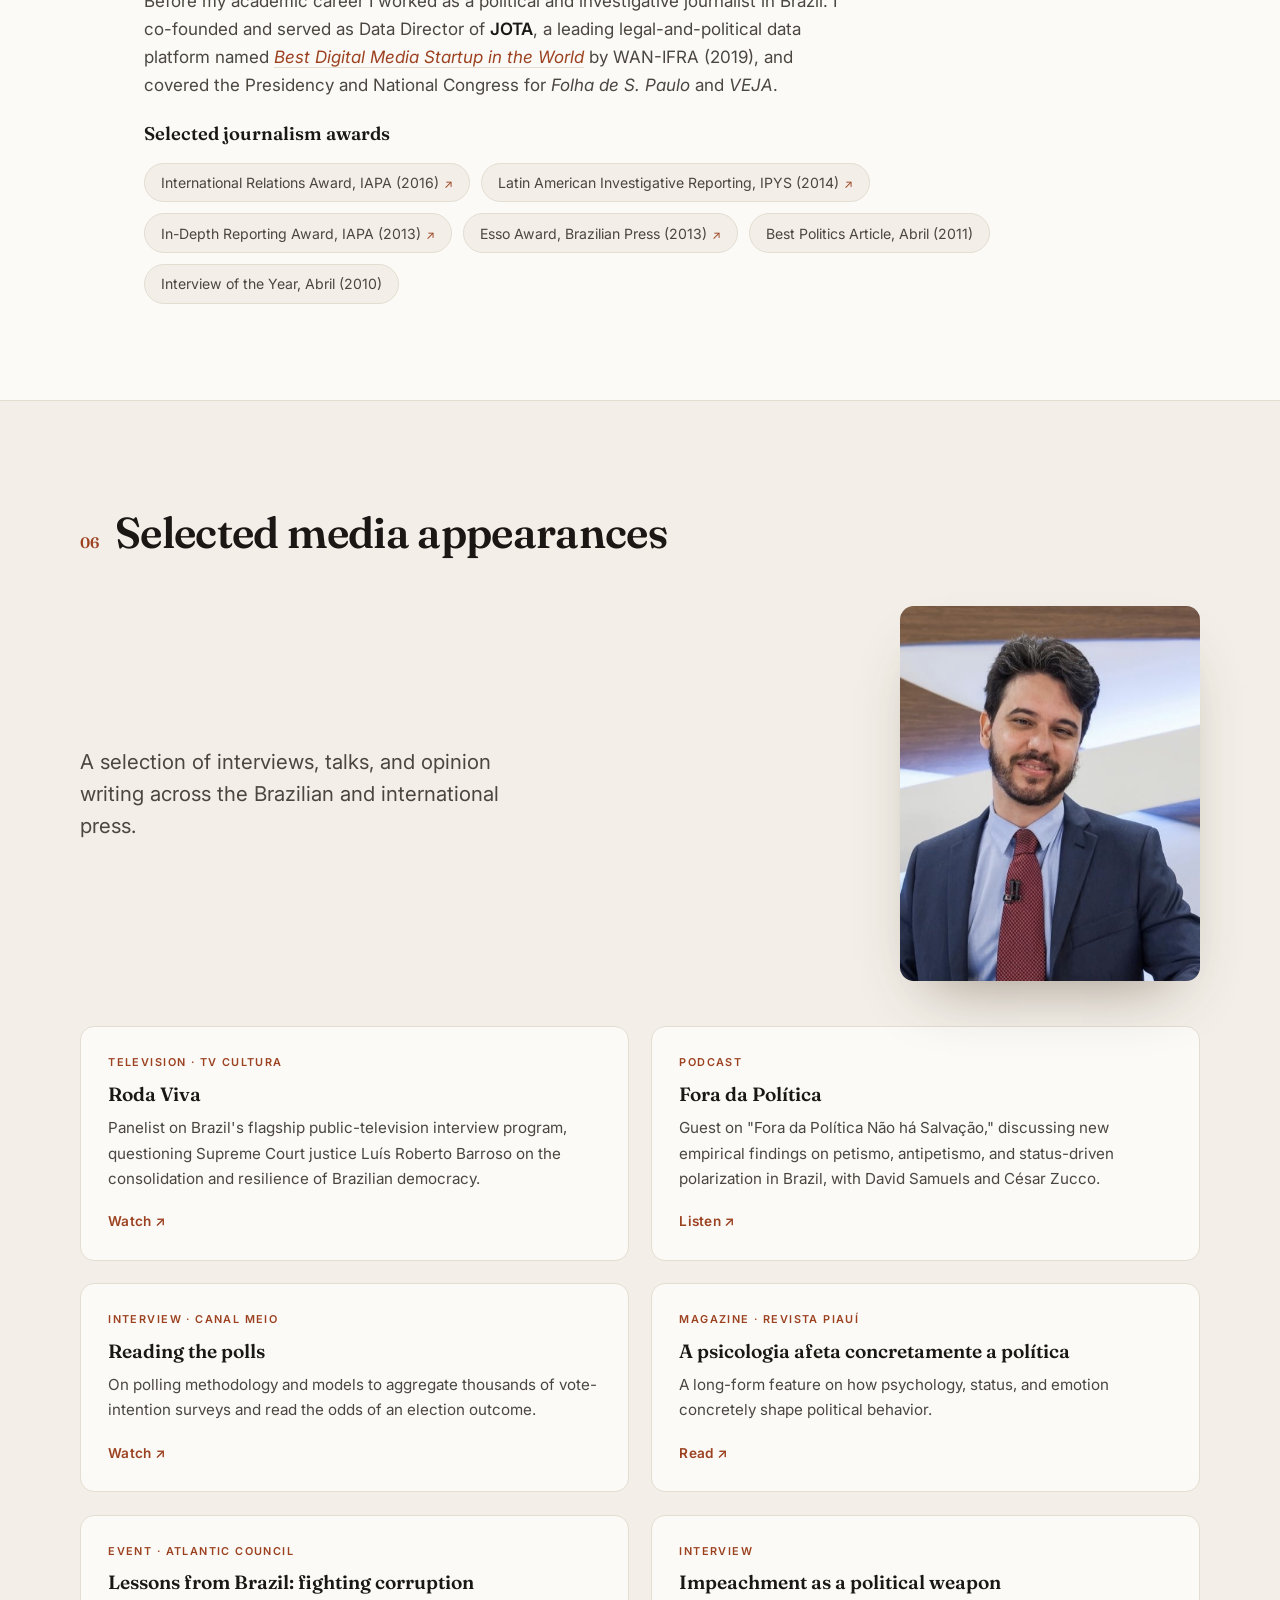
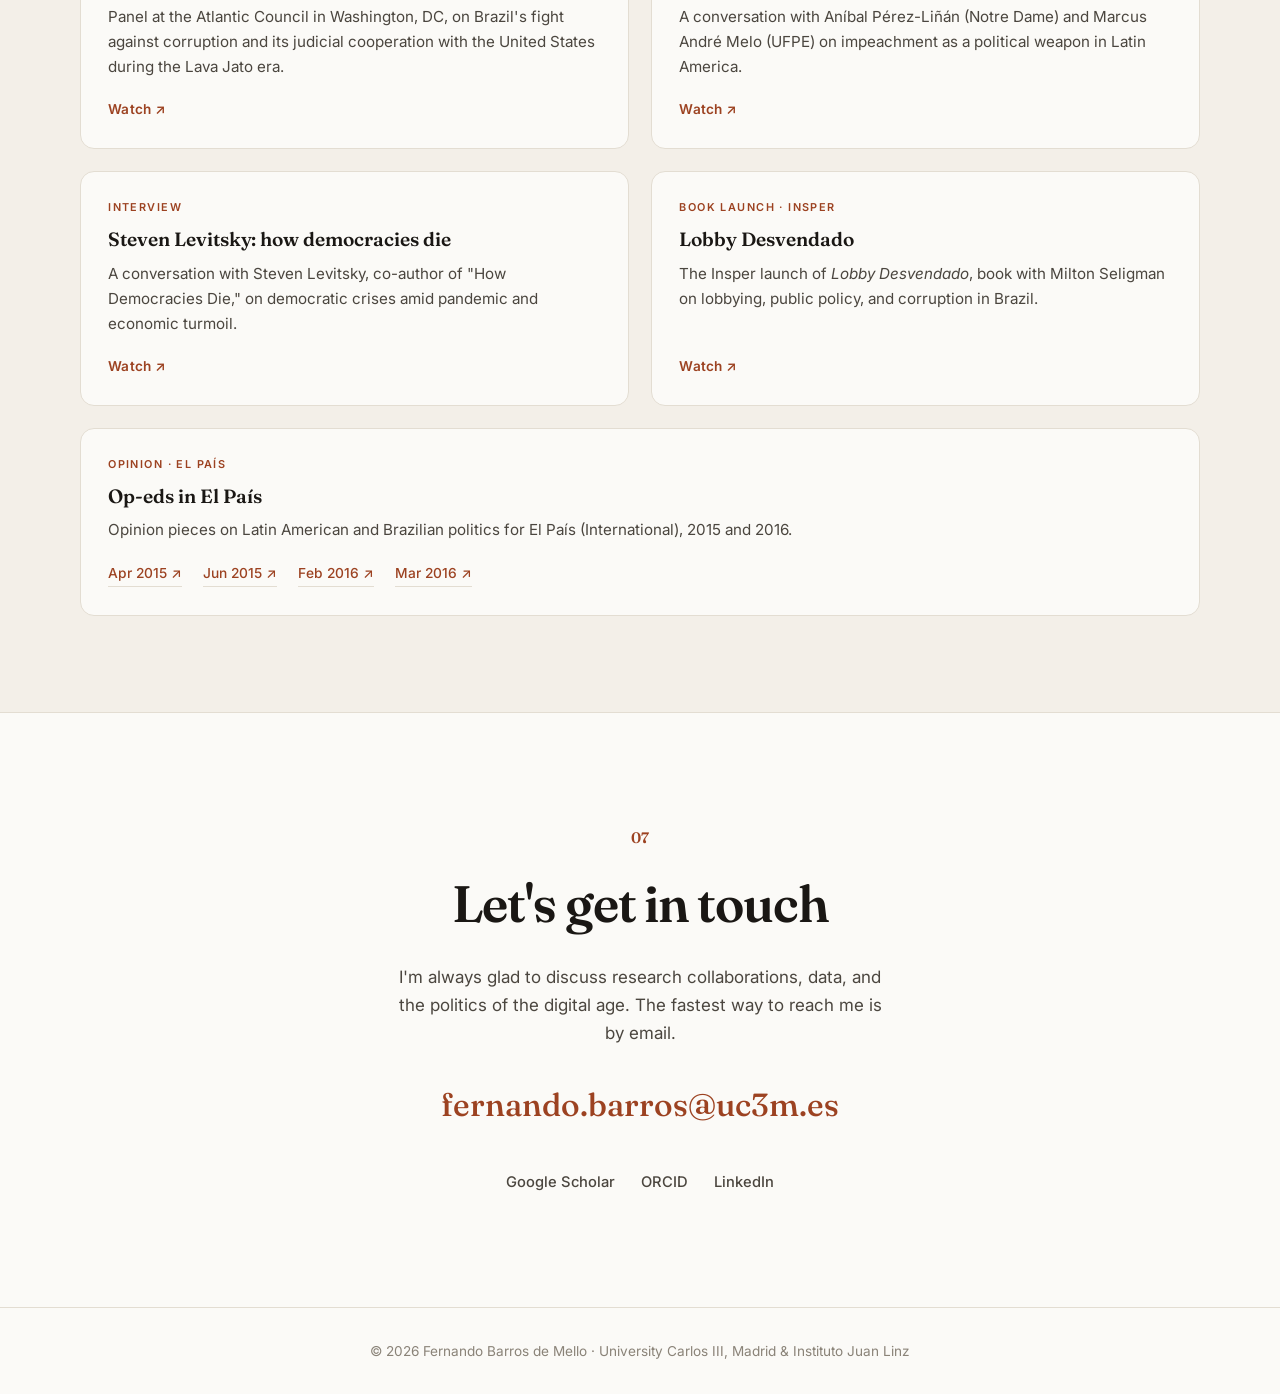
==== commit b03d6f56: "Add Cambridge Core link for APSR paper, drop Forthcoming flag Co-Authored-By: Claude Sonnet 5 <norep" ====
--- a/index.html
+++ b/index.html
@@ -225,7 +225,7 @@
             </div>
             <div class="flip__face flip__back">
               <p class="card__tag">An example</p>
-              <h4 class="flip__paper">When business speaks, legislators listen: Experimental and qualitative evidence from Brazil</h4>
+              <h4 class="flip__paper"><a href="https://www.cambridge.org/core/journals/american-political-science-review/article/when-business-speaks-legislators-listen-experimental-and-qualitative-evidence-from-brazil/463E8CEF69854715DD59FFE7AA97416F" target="_blank" rel="noopener">When business speaks, legislators listen: Experimental and qualitative evidence from Brazil</a></h4>
               <p class="flip__authors">single-authored</p>
               <p class="flip__venue"><em>American Political Science Review</em> · 2026</p>
               <span class="flip__hint">←&nbsp;Back</span>
@@ -291,9 +291,9 @@
         <li class="pub reveal">
           <span class="pub__year">2026</span>
           <div class="pub__meta">
-            <h4 class="pub__title">When business speaks, legislators listen: Experimental and qualitative evidence from Brazil</h4>
+            <h4 class="pub__title"><a href="https://www.cambridge.org/core/journals/american-political-science-review/article/when-business-speaks-legislators-listen-experimental-and-qualitative-evidence-from-brazil/463E8CEF69854715DD59FFE7AA97416F" target="_blank" rel="noopener">When business speaks, legislators listen: Experimental and qualitative evidence from Brazil</a></h4>
             <p class="pub__authors">single-authored</p>
-            <p class="pub__venue"><em>American Political Science Review</em> <span class="pub__flag">Forthcoming</span></p>
+            <p class="pub__venue"><em>American Political Science Review</em></p>
           </div>
         </li>
         <li class="pub reveal">
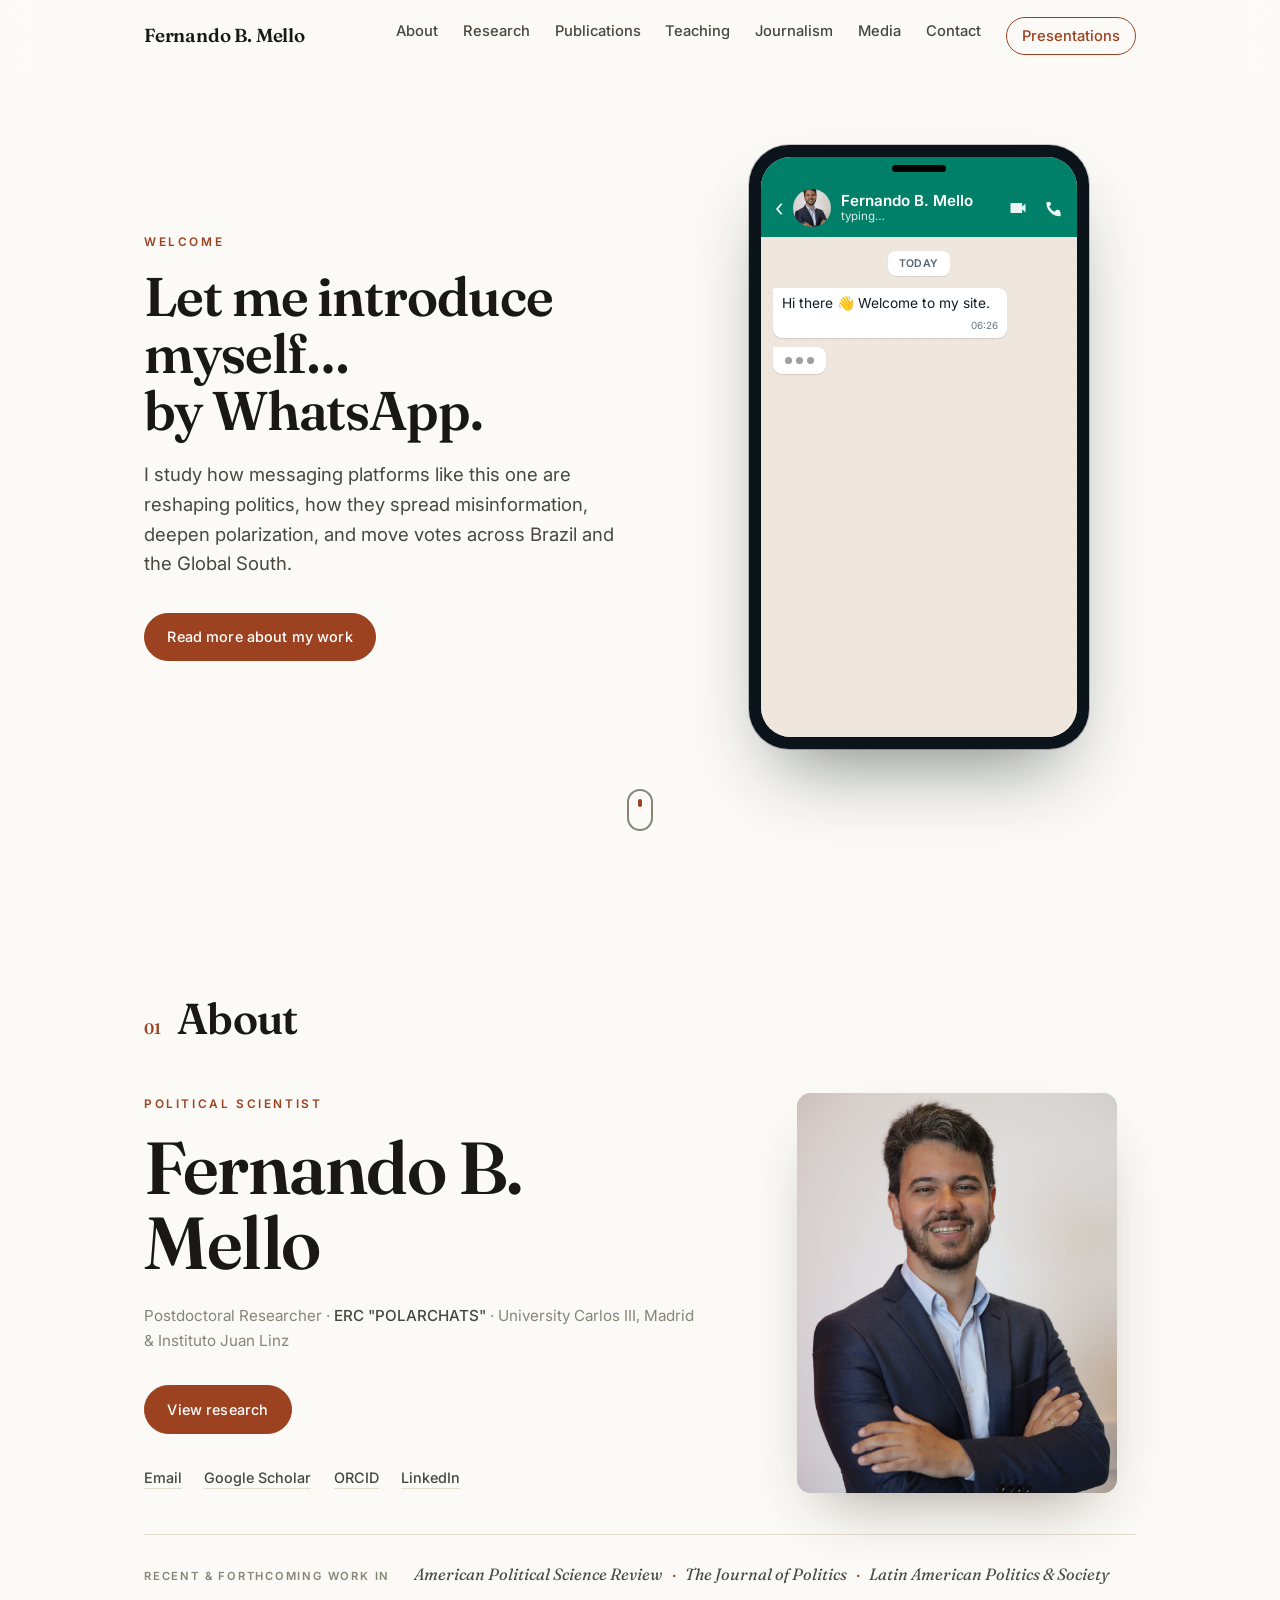
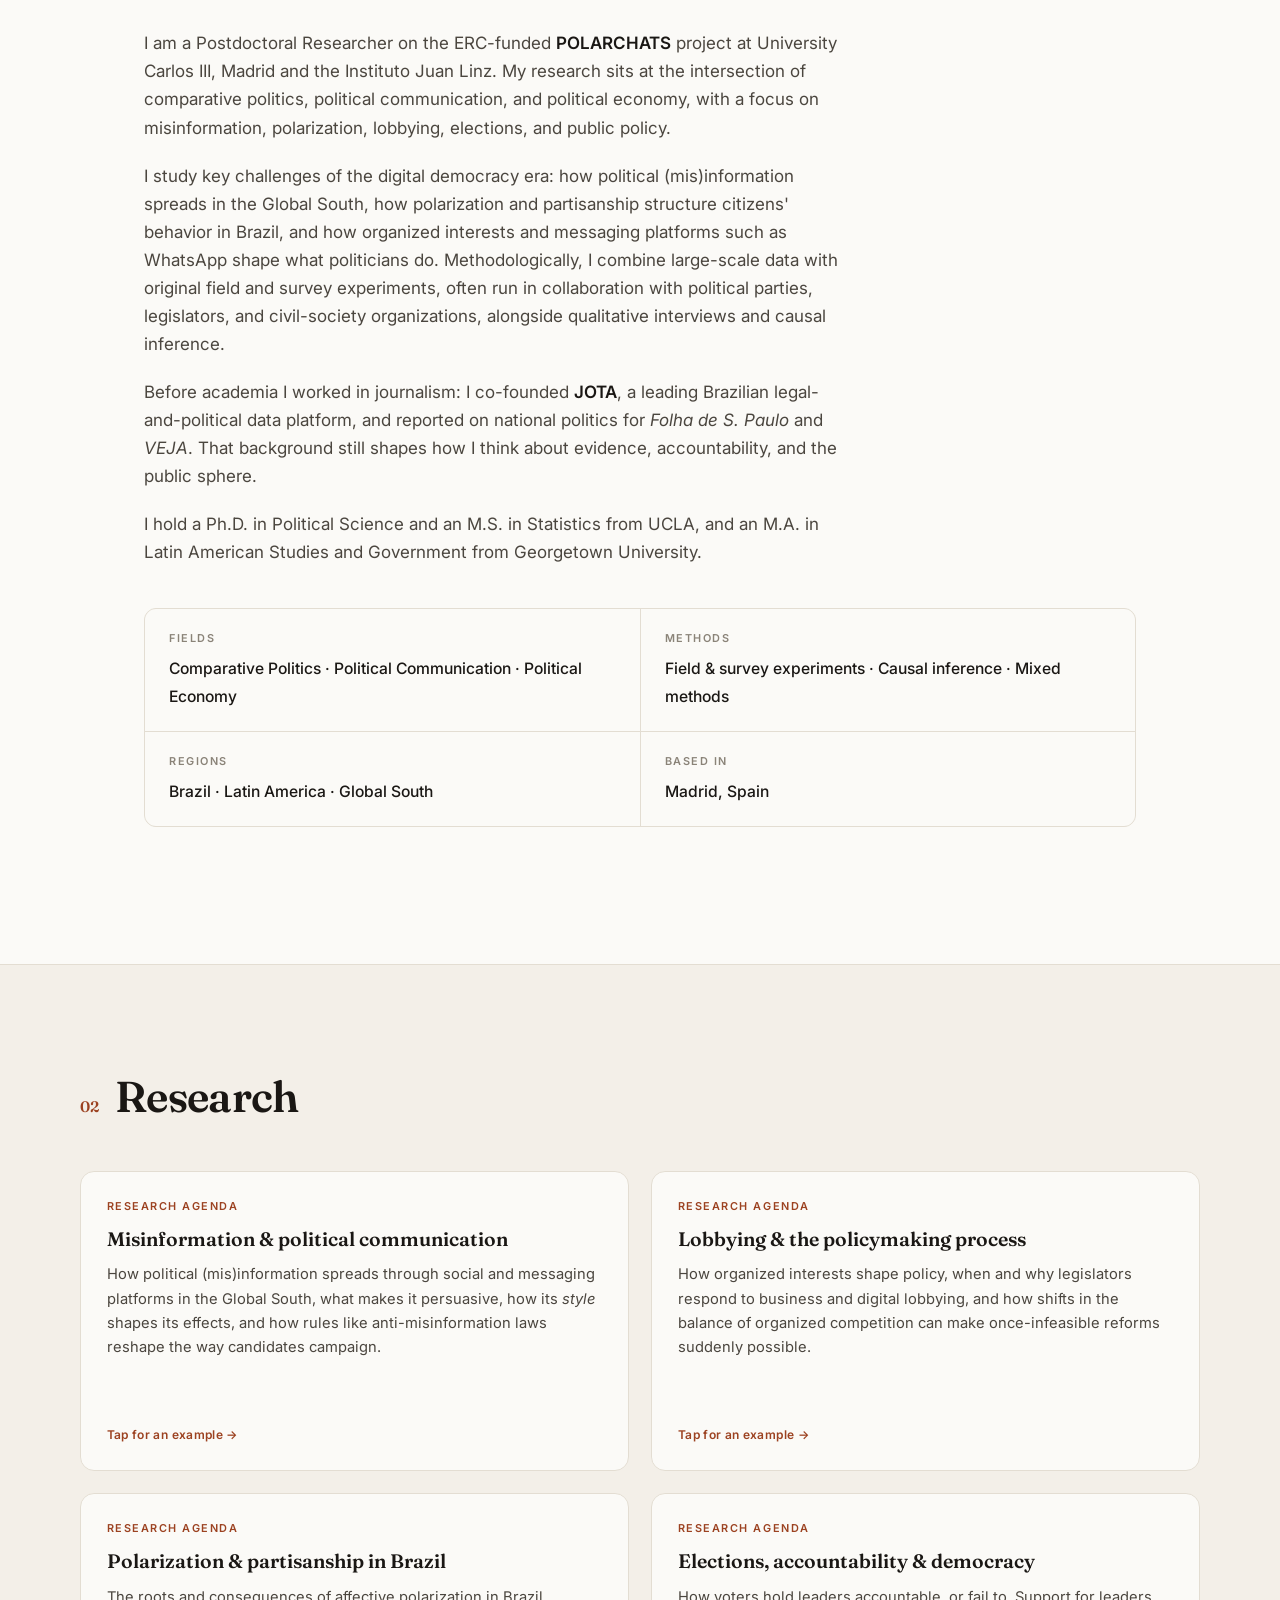
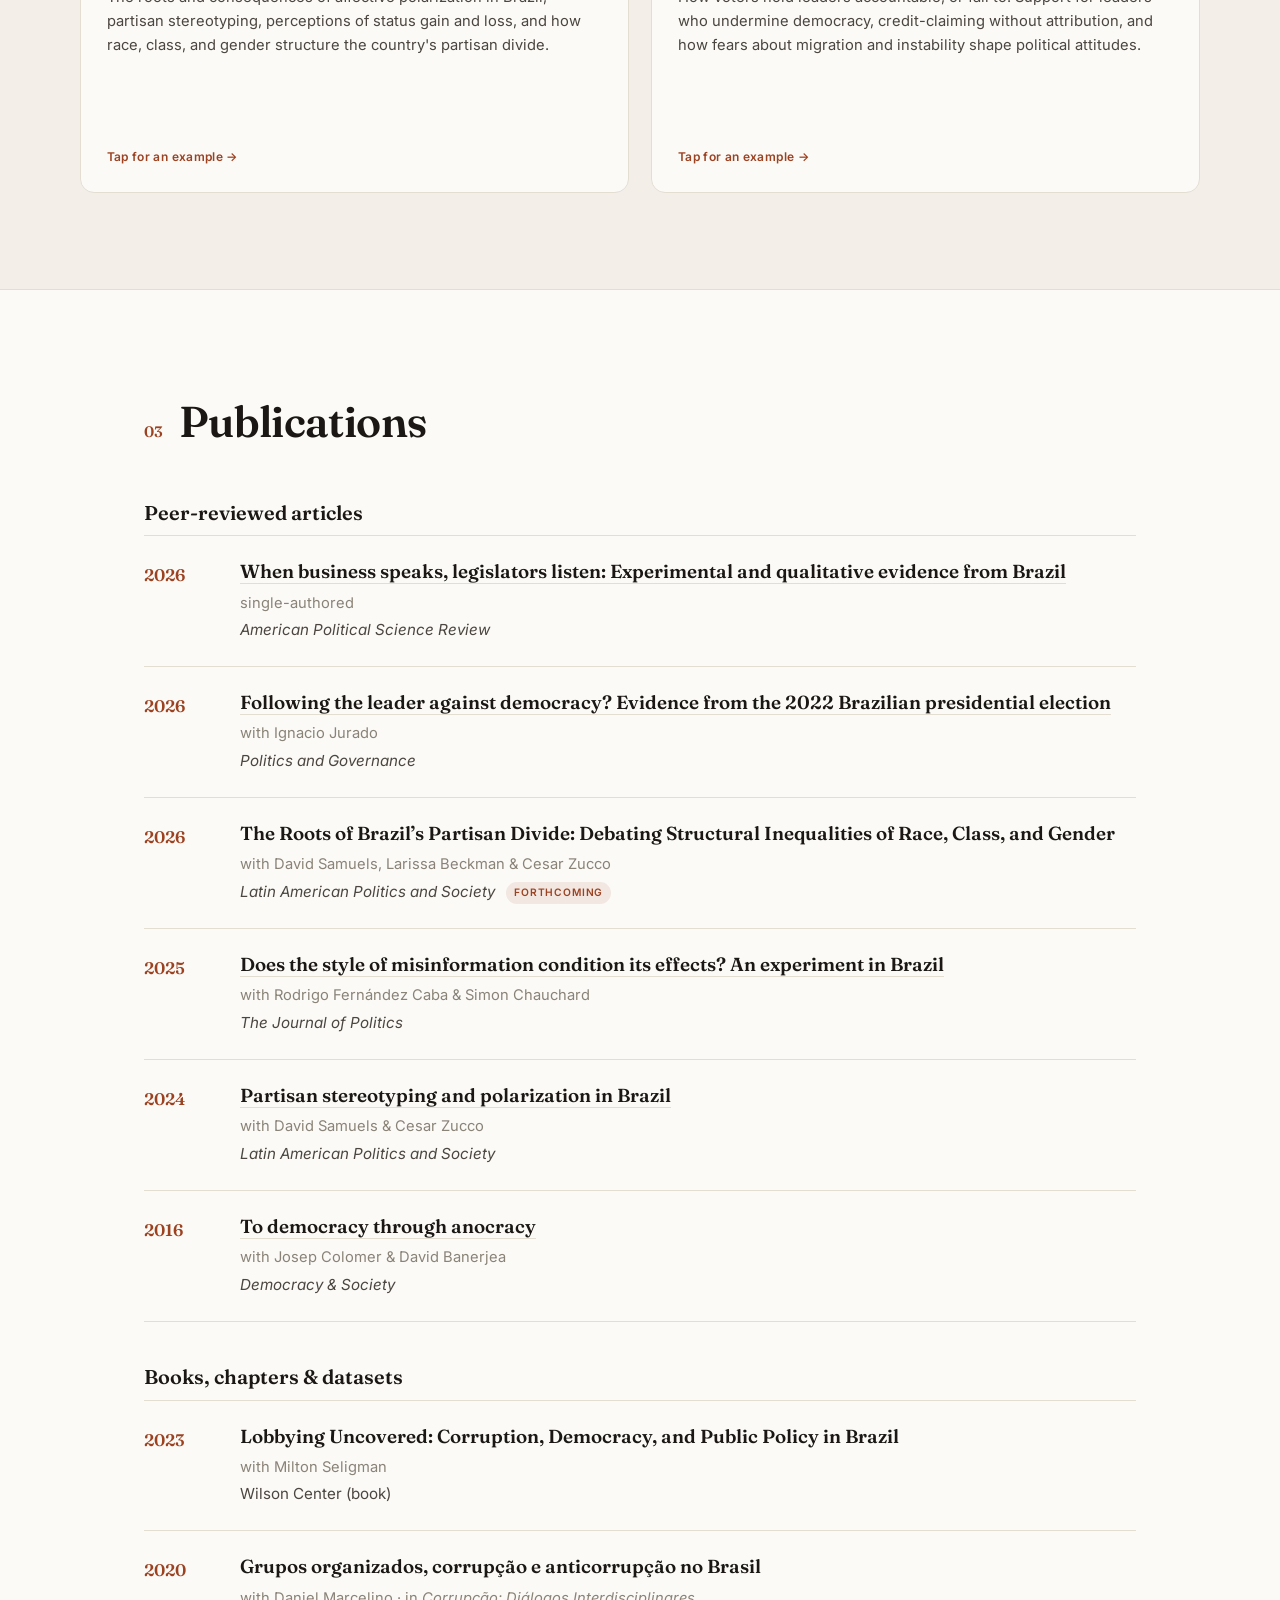
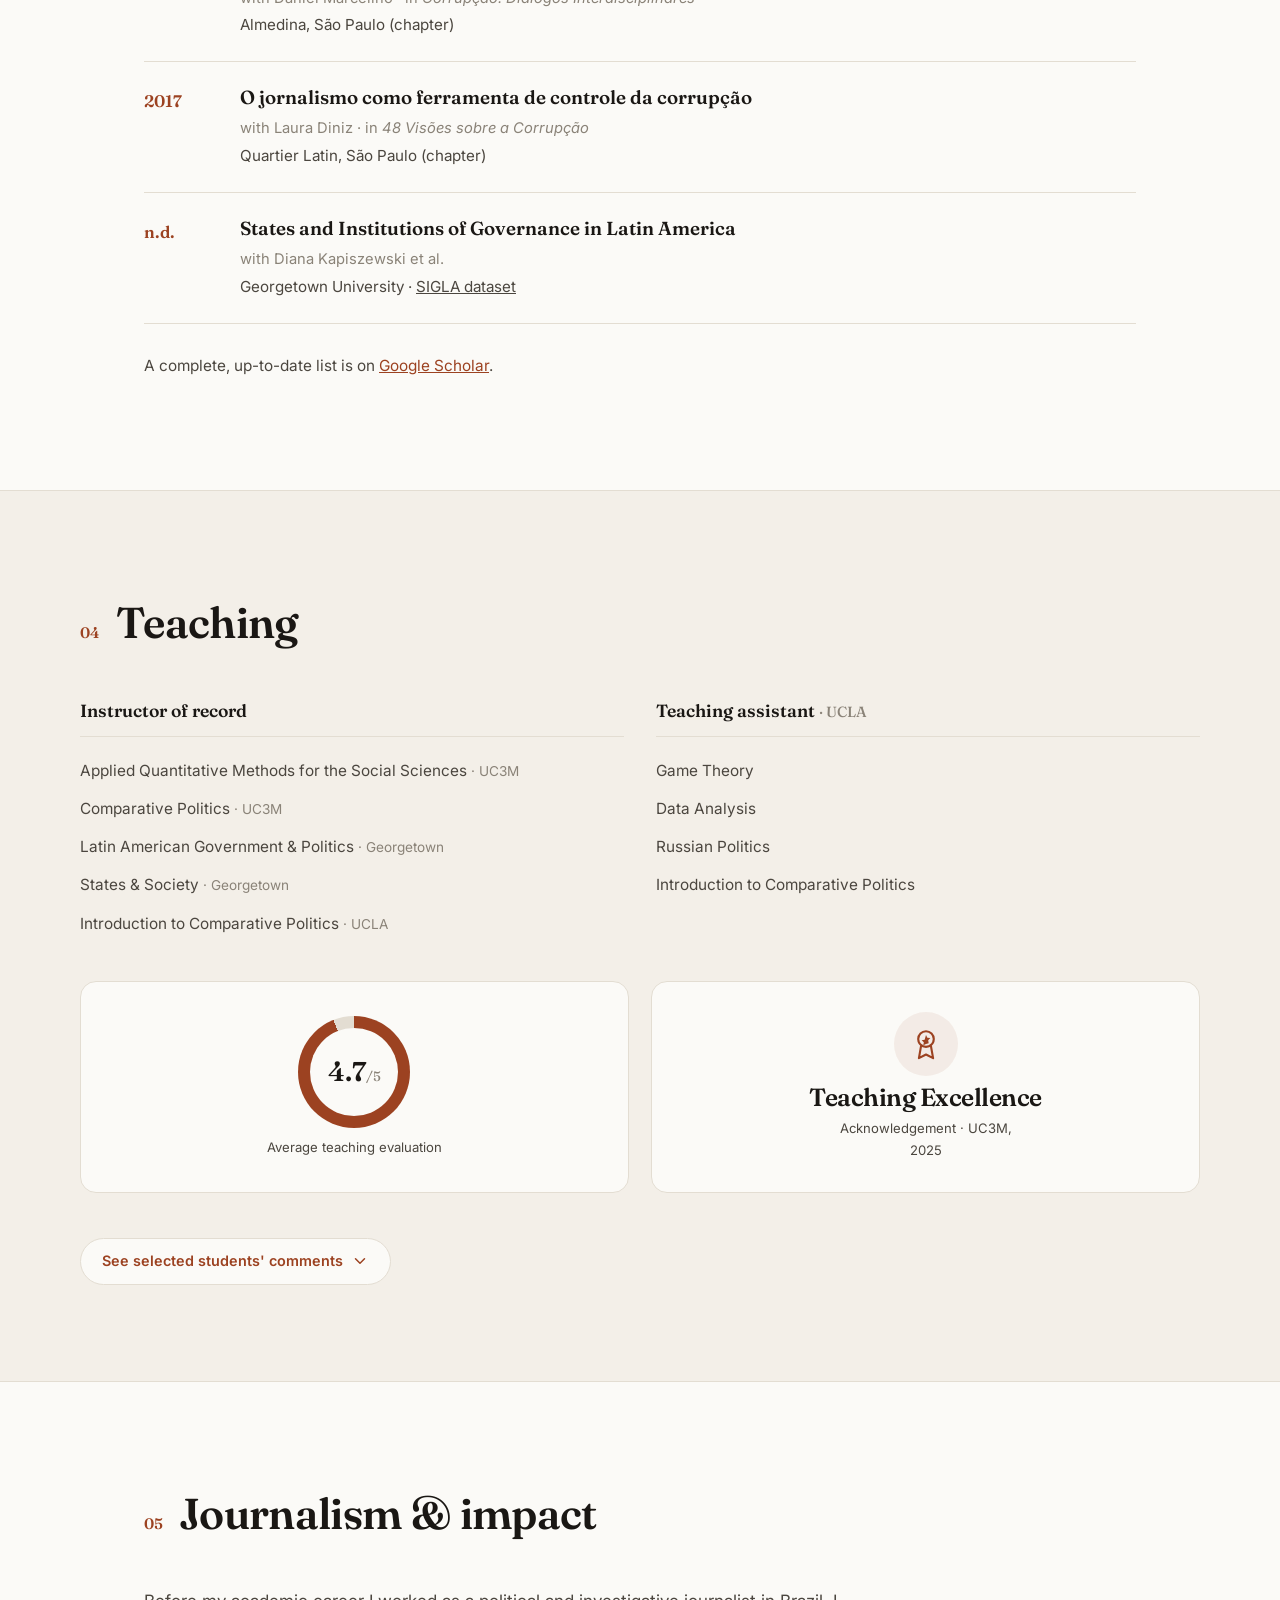
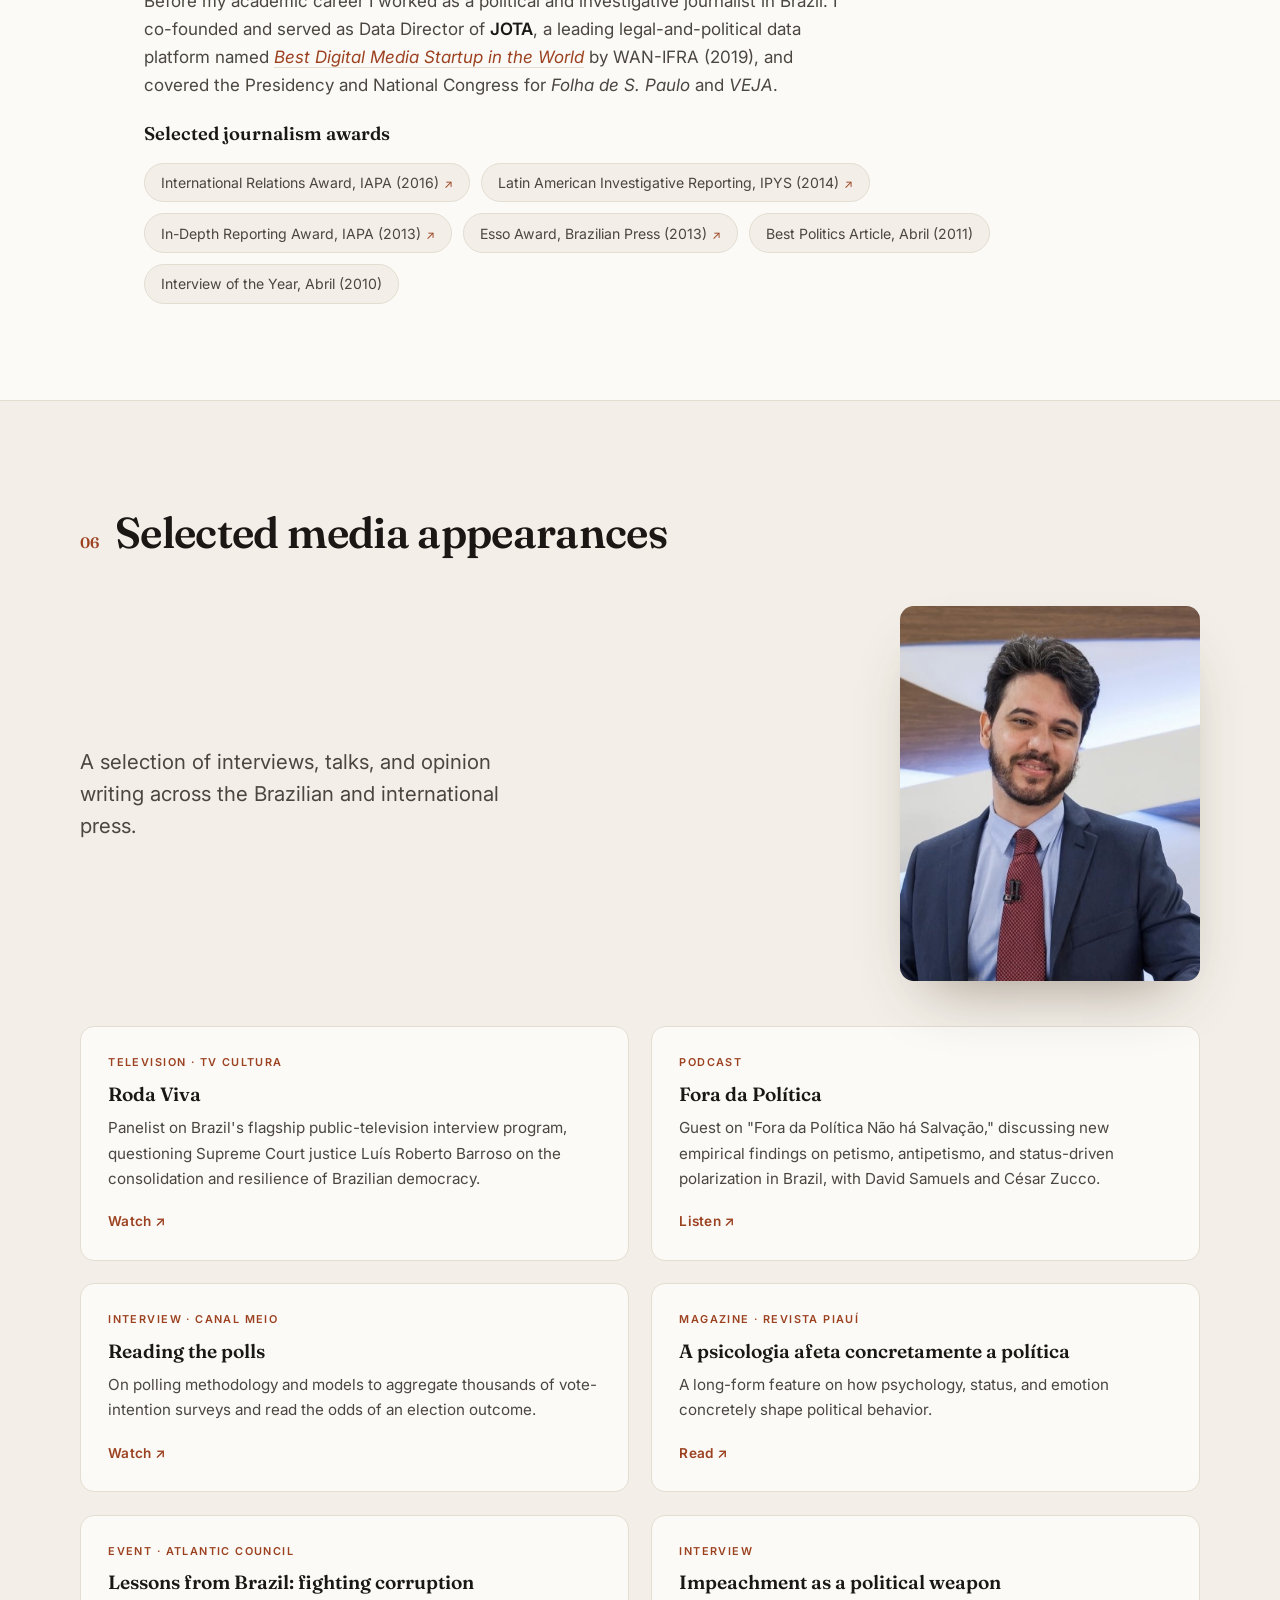
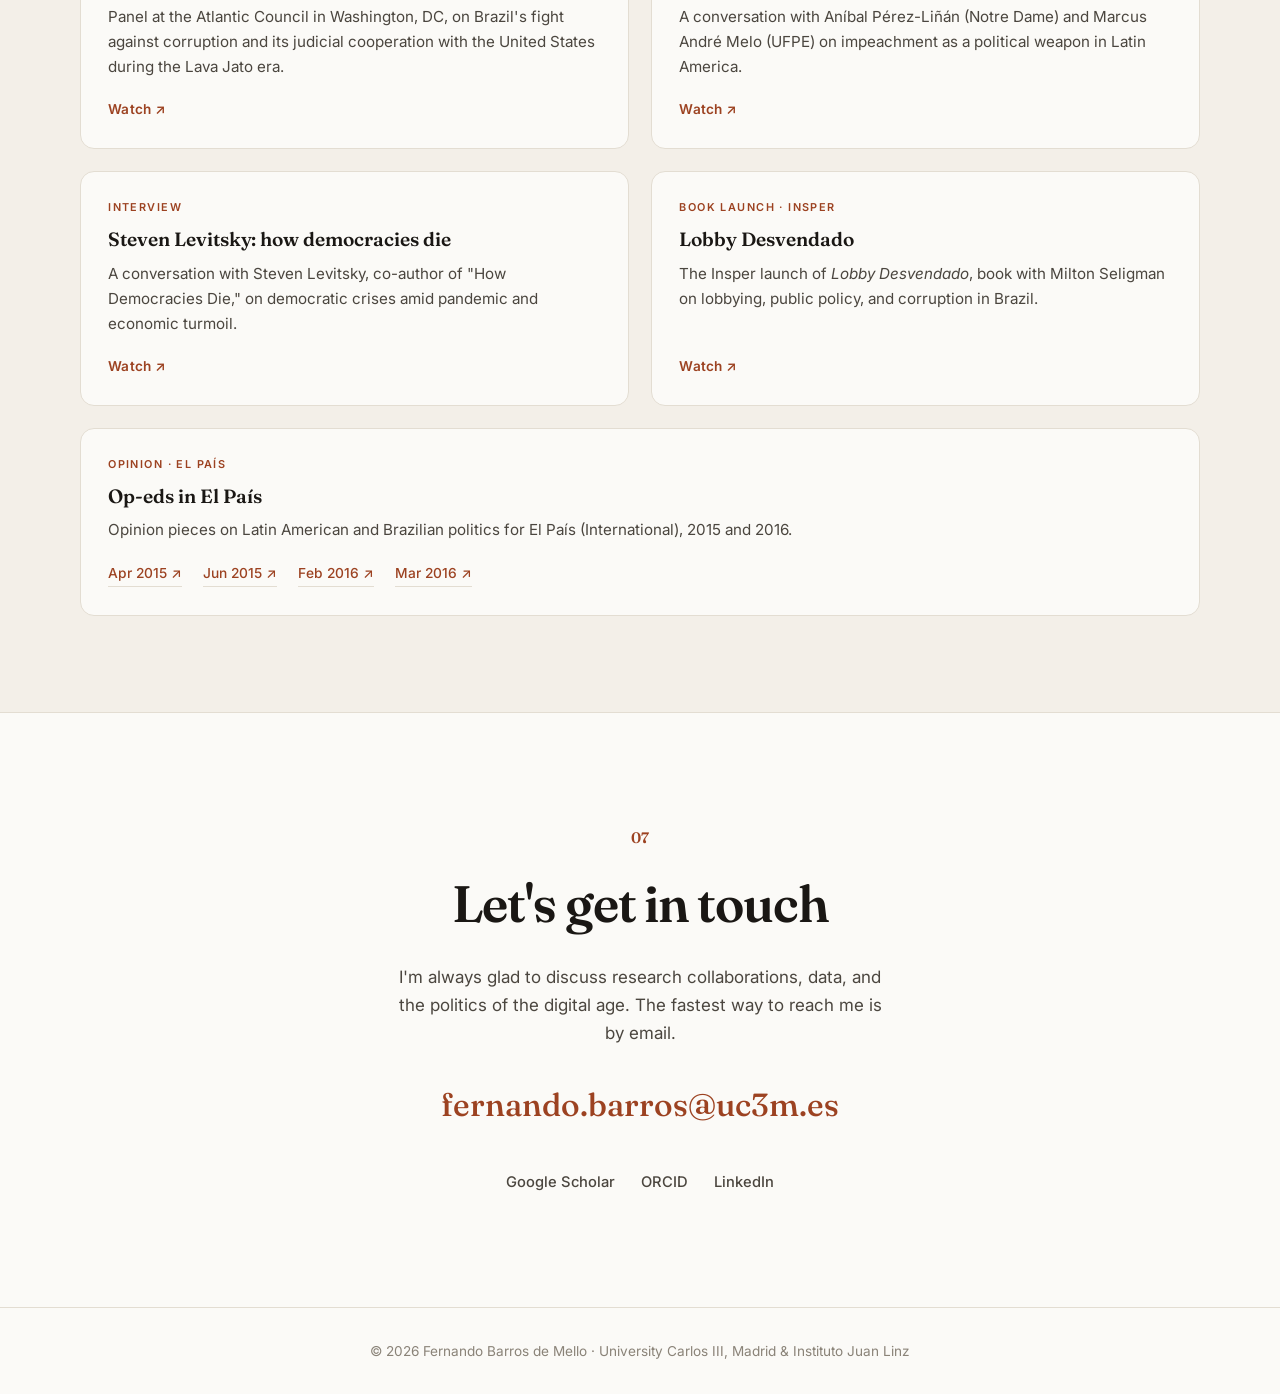
==== commit b6ec7c81: "Add ResearchGate link for To Democracy Through Anocracy Co-Authored-By: Claude Sonnet 5 <noreply@ant" ====
--- a/index.html
+++ b/index.html
@@ -331,7 +331,7 @@
         <li class="pub reveal">
           <span class="pub__year">2016</span>
           <div class="pub__meta">
-            <h4 class="pub__title">To democracy through anocracy</h4>
+            <h4 class="pub__title"><a href="https://www.researchgate.net/publication/299388907_DEMOCRATIZATION-To_Democracy_Through_Anocracy" target="_blank" rel="noopener">To democracy through anocracy</a></h4>
             <p class="pub__authors">with Josep Colomer &amp; David Banerjea</p>
             <p class="pub__venue"><em>Democracy &amp; Society</em></p>
           </div>
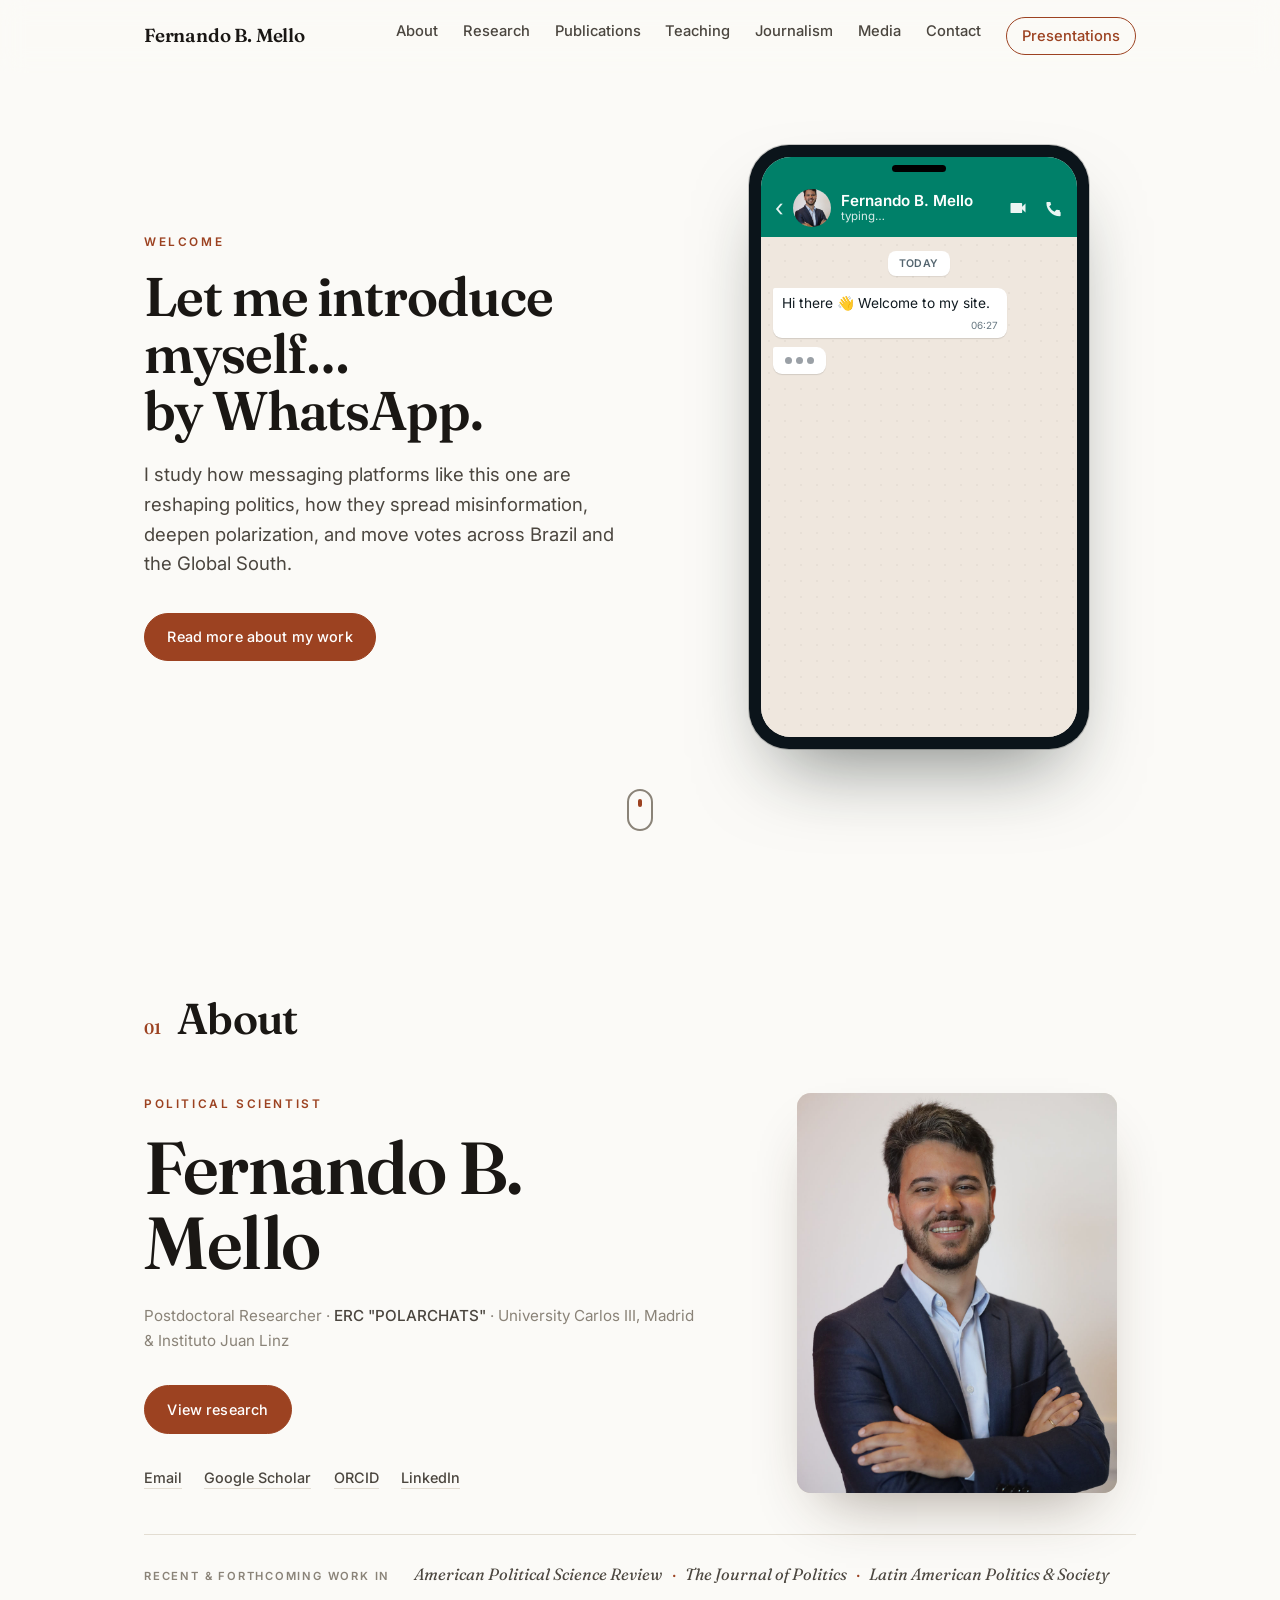
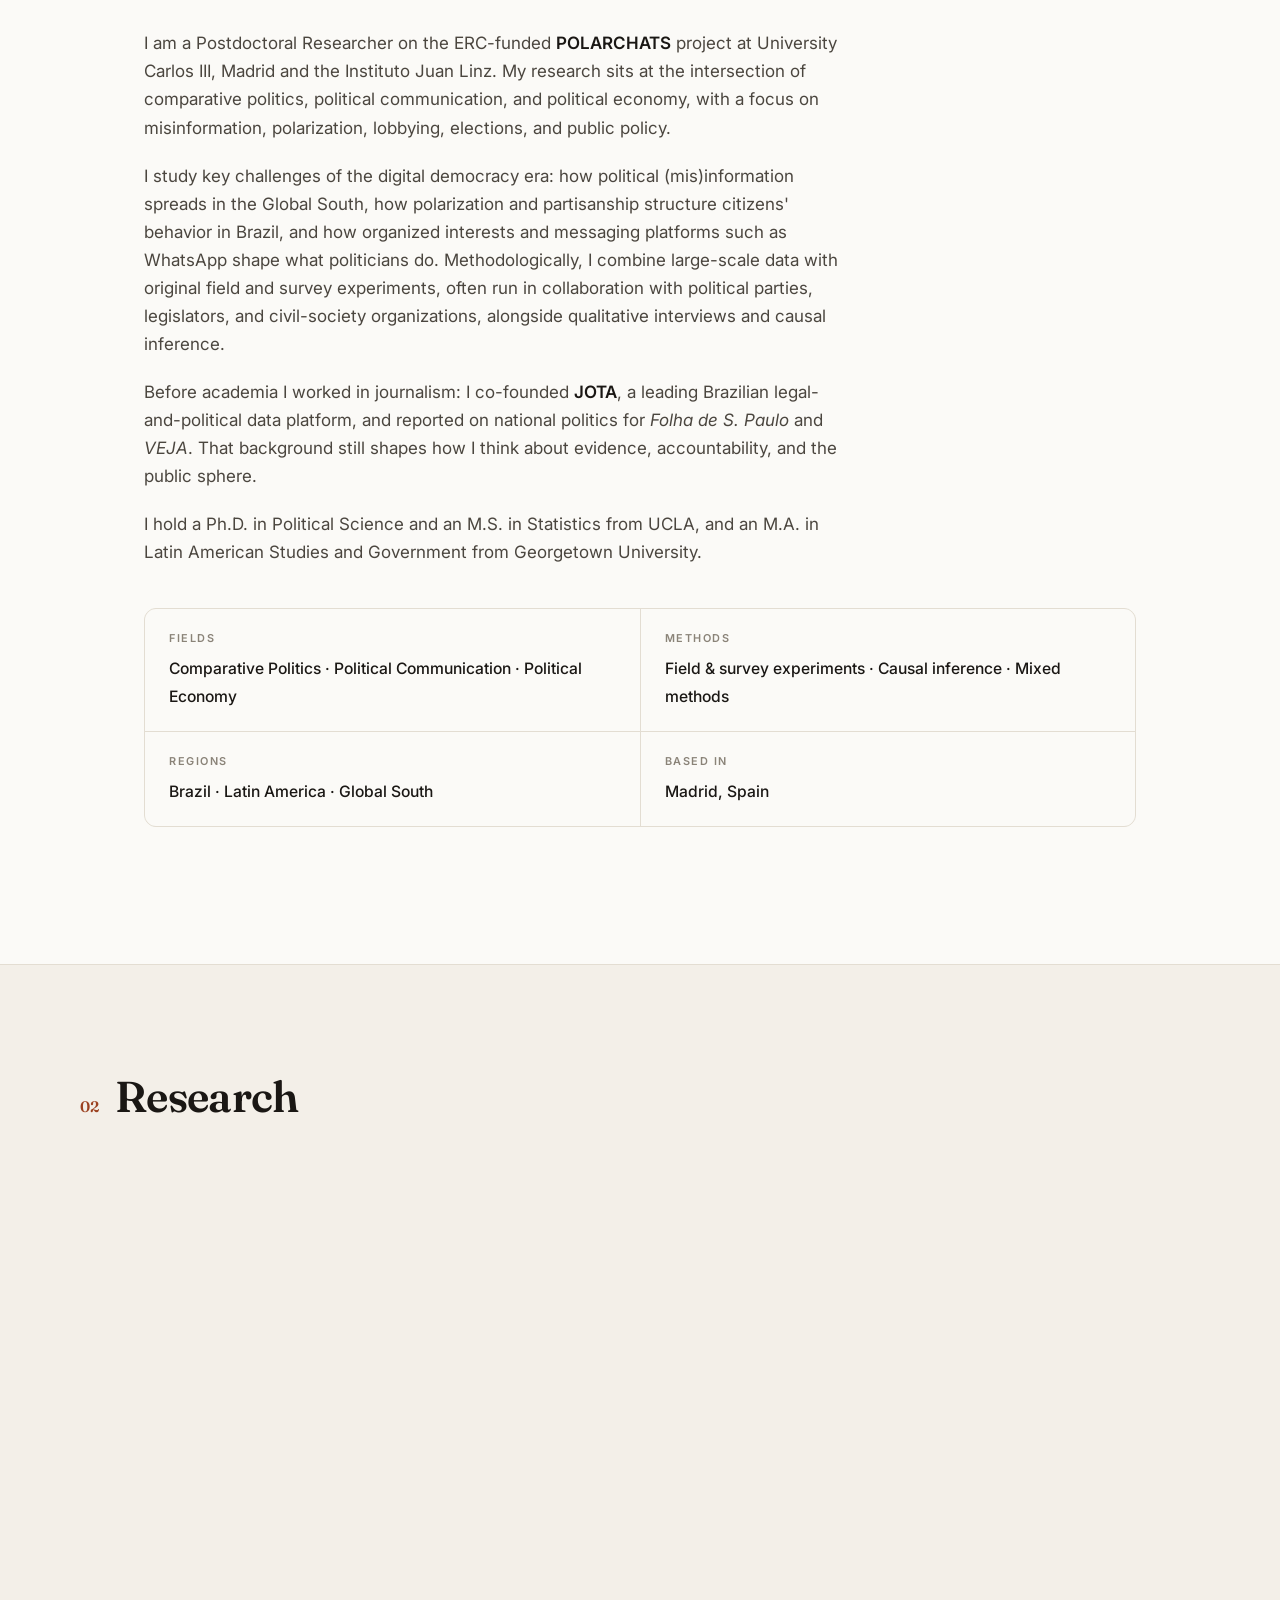
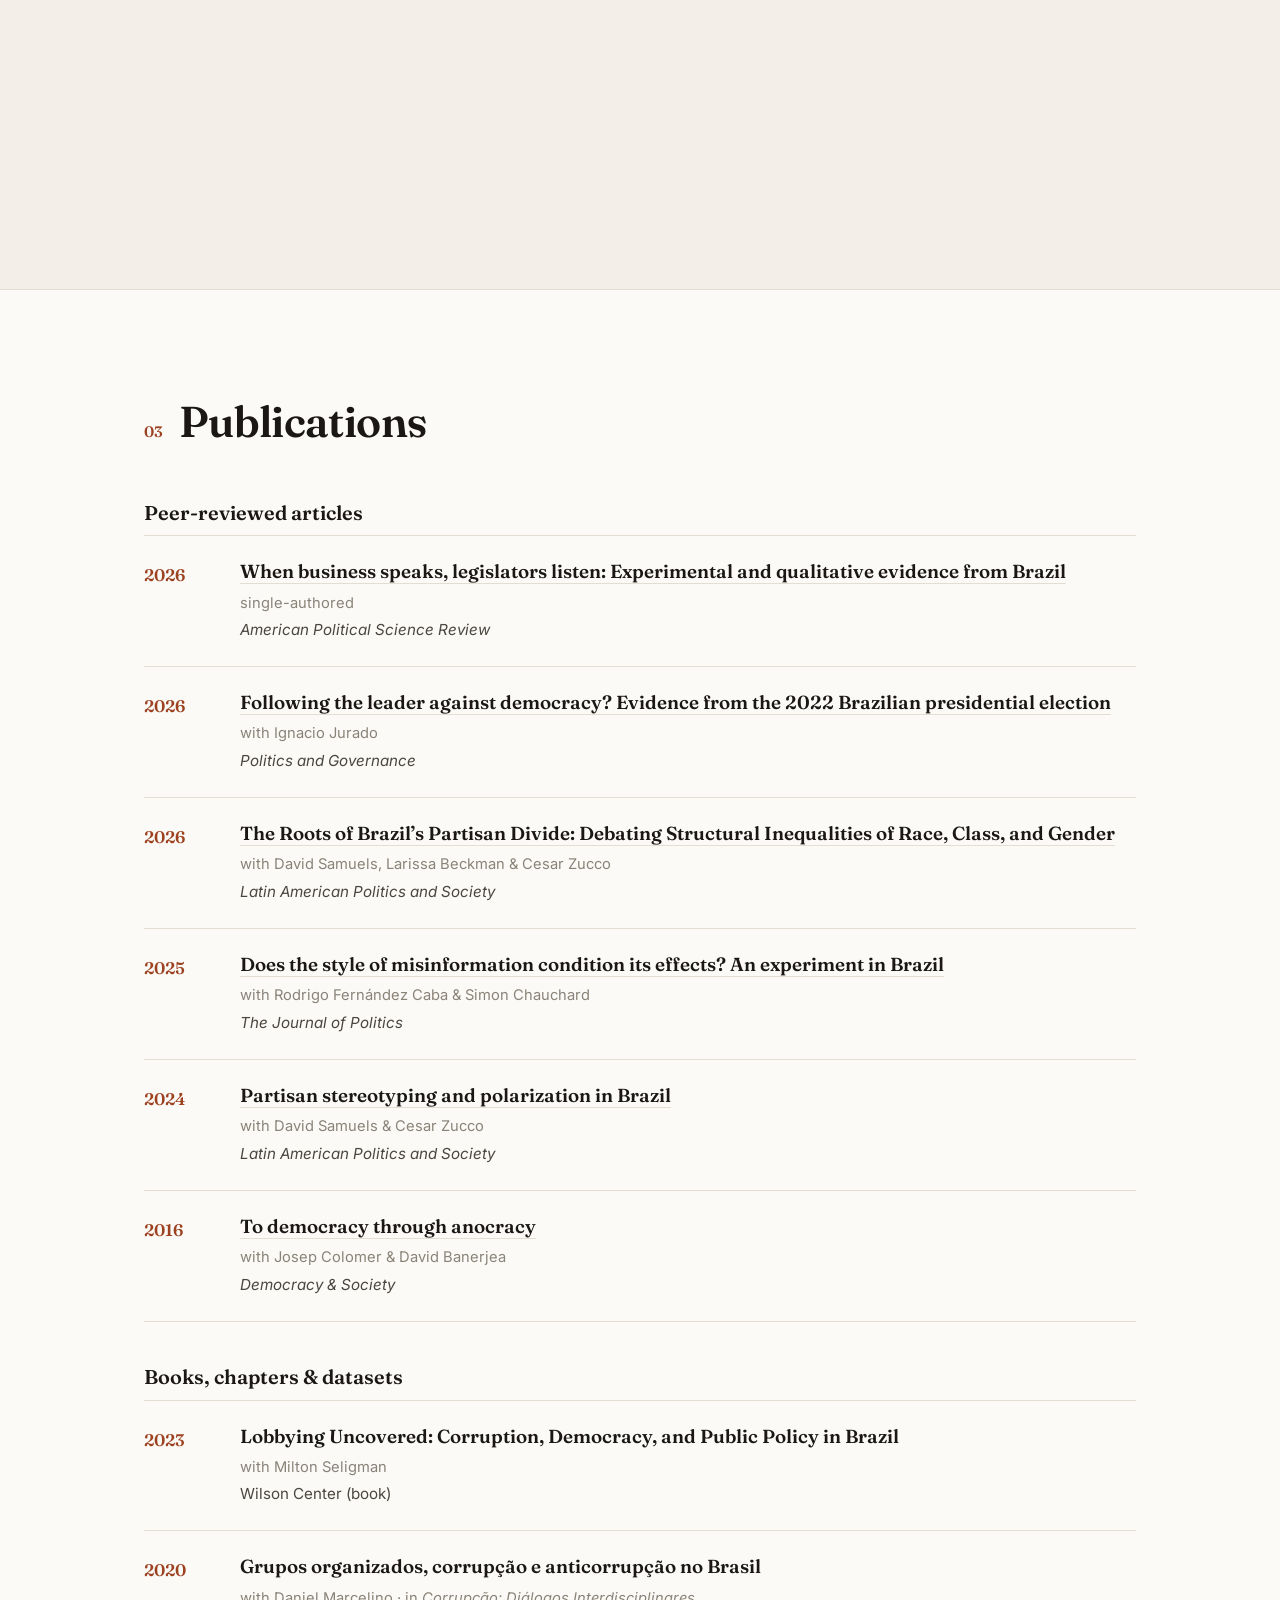
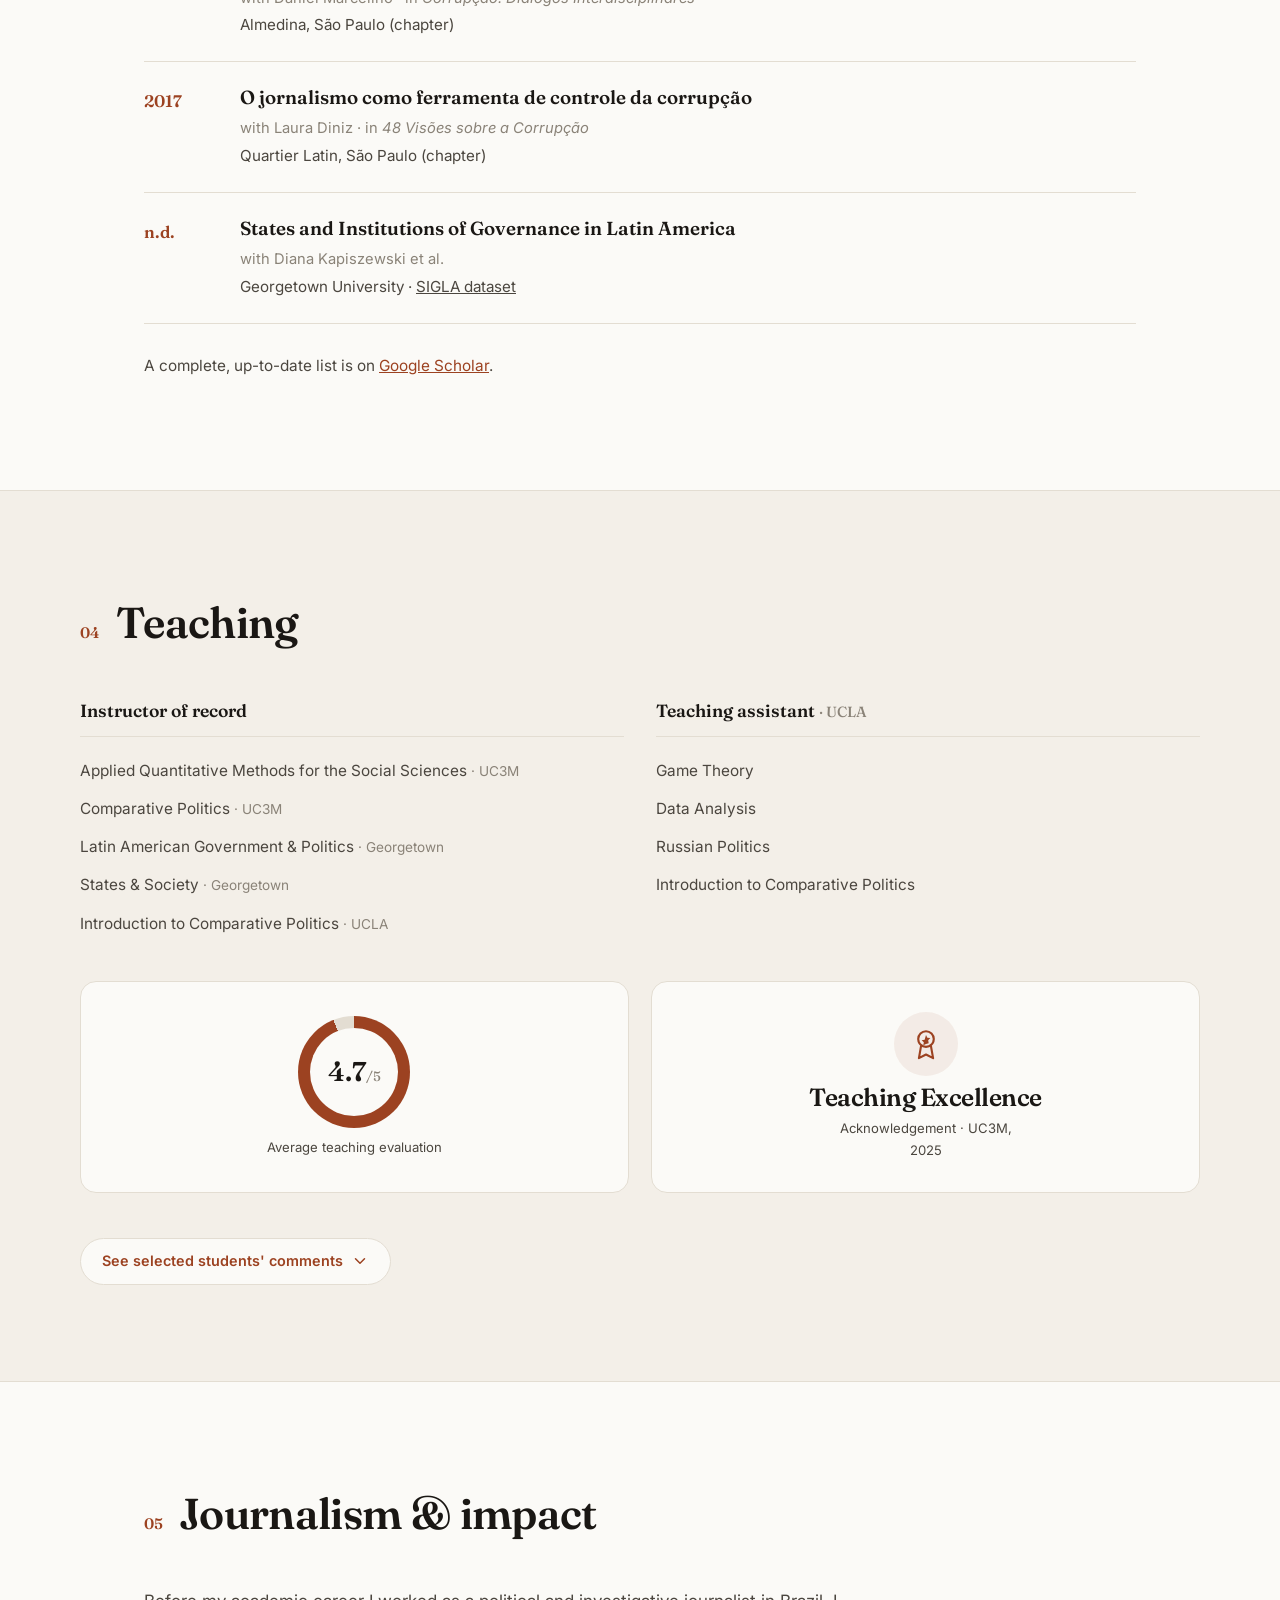
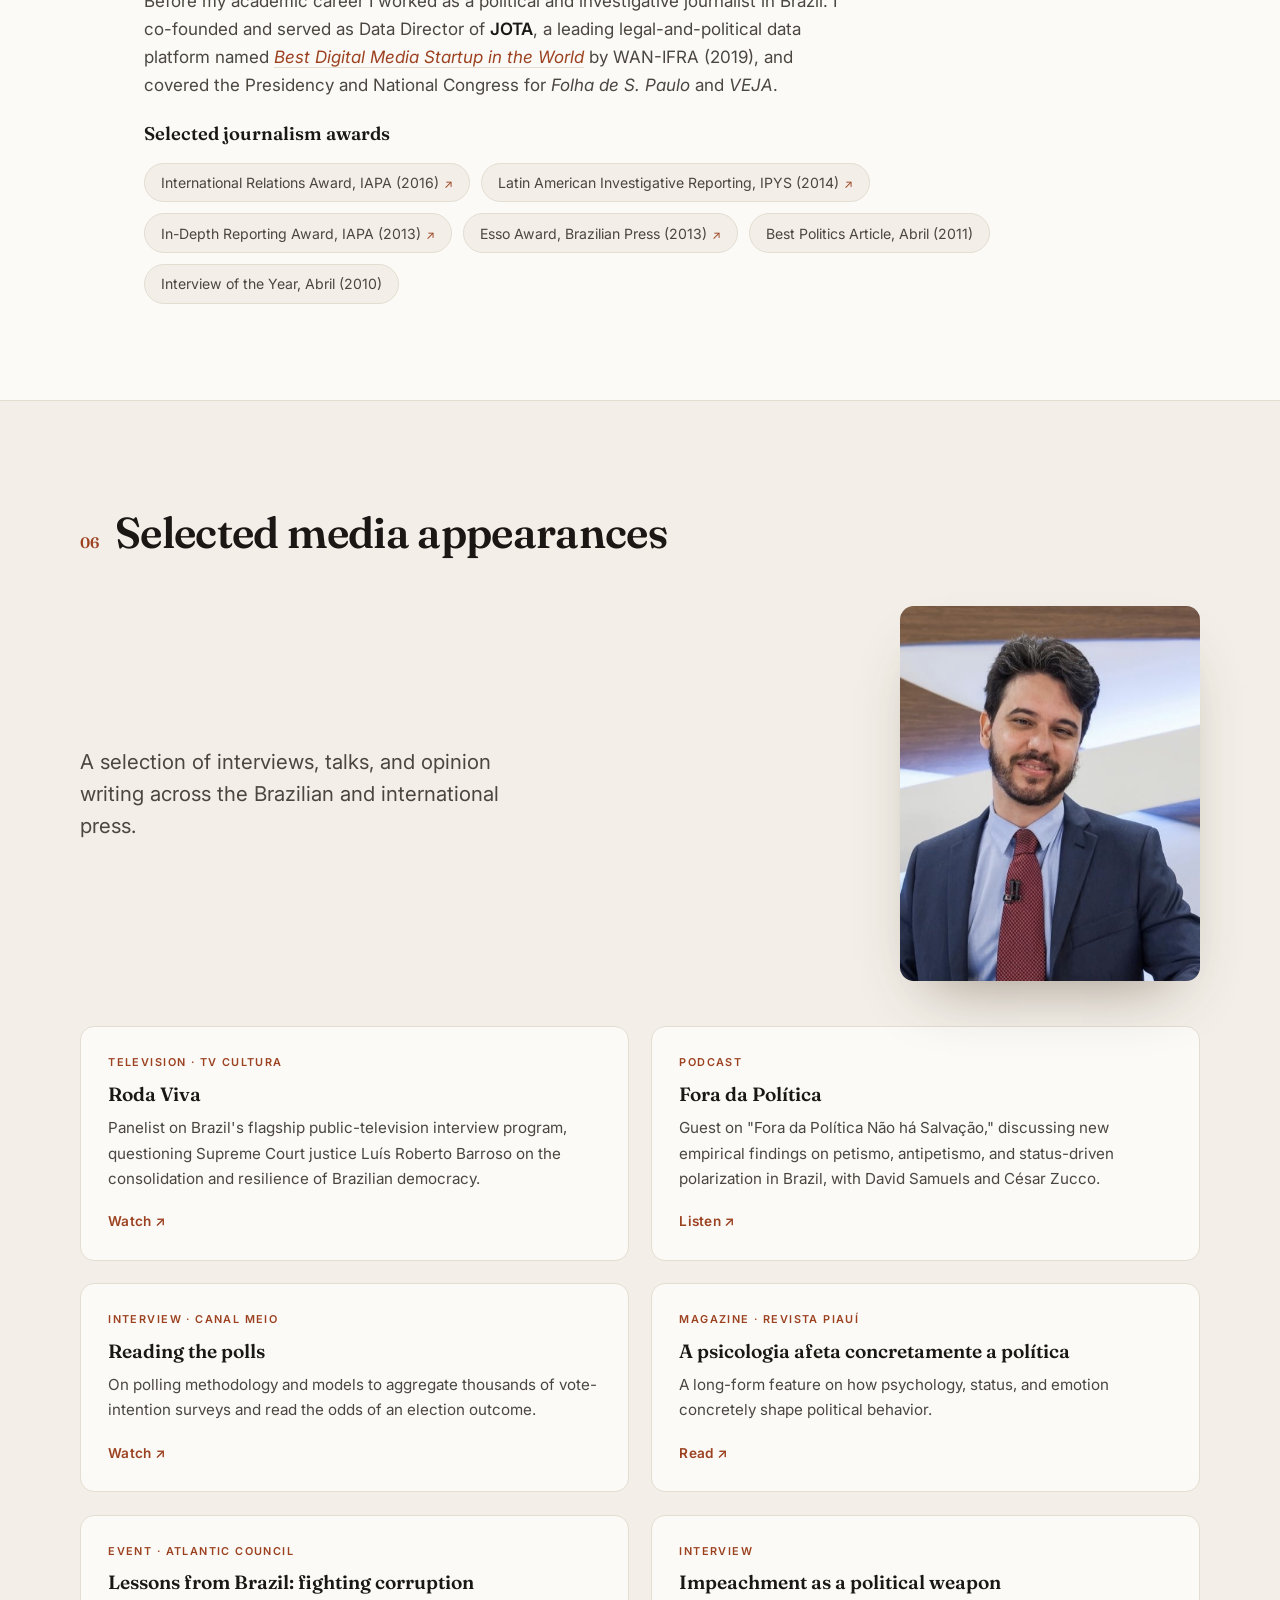
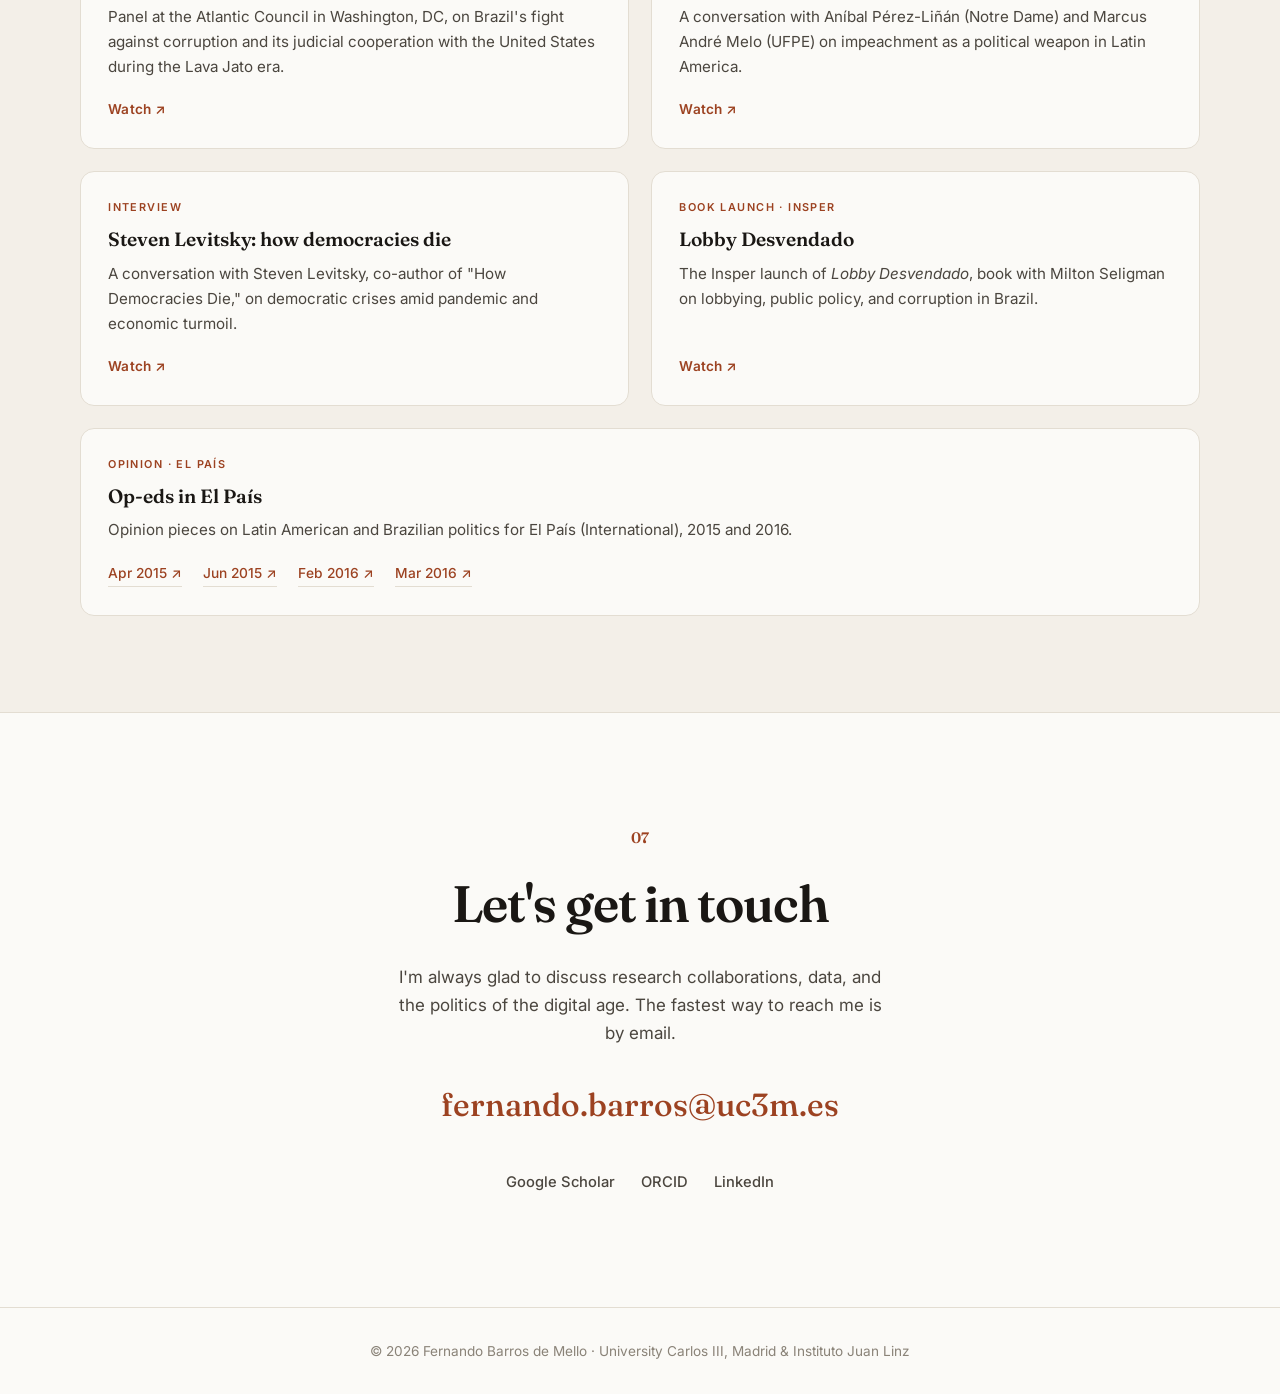
==== commit 74ff61dc: "Link the LAPS paper to its DOI and drop the Forthcoming flag Co-Authored-By: Claude Sonnet 5.5 <nore" ====
--- a/index.html
+++ b/index.html
@@ -307,9 +307,9 @@
         <li class="pub reveal">
           <span class="pub__year">2026</span>
           <div class="pub__meta">
-            <h4 class="pub__title">The Roots of Brazil&rsquo;s Partisan Divide: Debating Structural Inequalities of Race, Class, and Gender</h4>
+            <h4 class="pub__title"><a href="https://doi.org/10.1017/lap.2026.10081" target="_blank" rel="noopener">The Roots of Brazil&rsquo;s Partisan Divide: Debating Structural Inequalities of Race, Class, and Gender</a></h4>
             <p class="pub__authors">with David Samuels, Larissa Beckman &amp; Cesar Zucco</p>
-            <p class="pub__venue"><em>Latin American Politics and Society</em> <span class="pub__flag">Forthcoming</span></p>
+            <p class="pub__venue"><em>Latin American Politics and Society</em></p>
           </div>
         </li>
         <li class="pub reveal">
